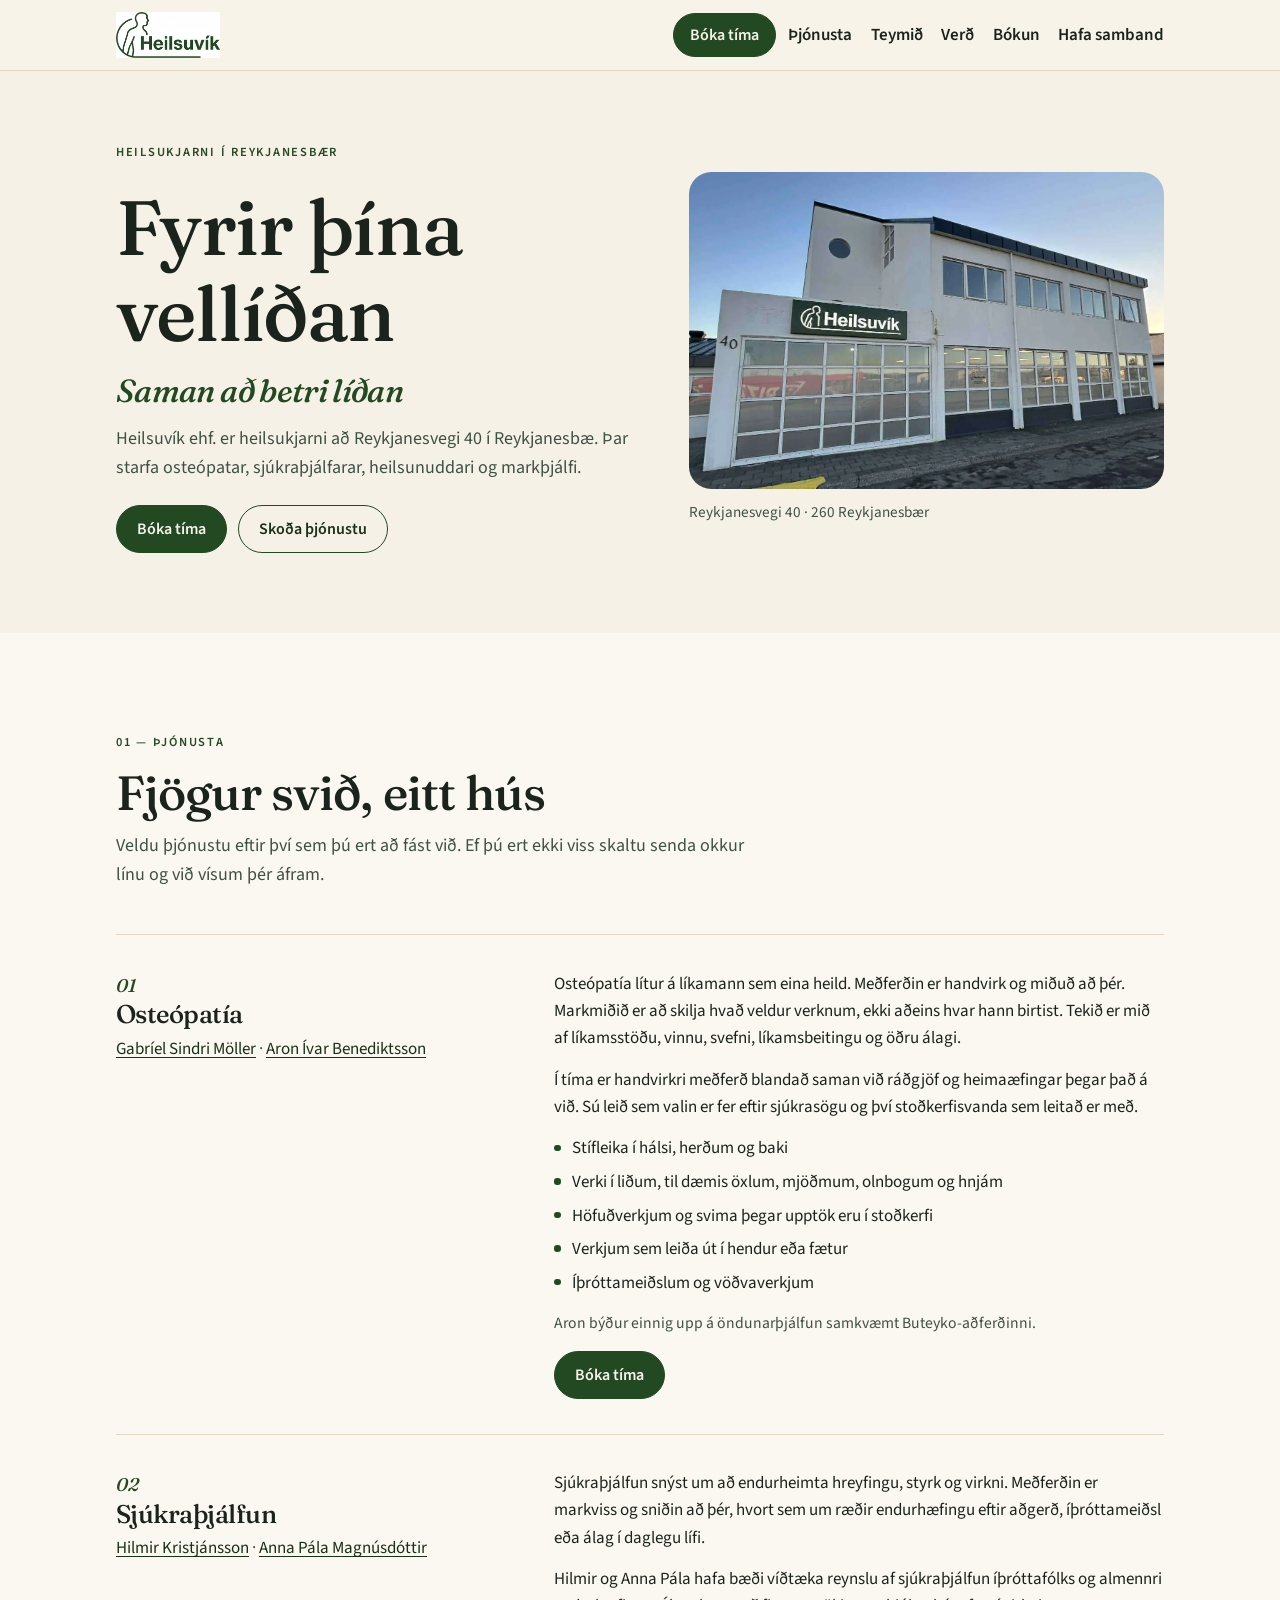
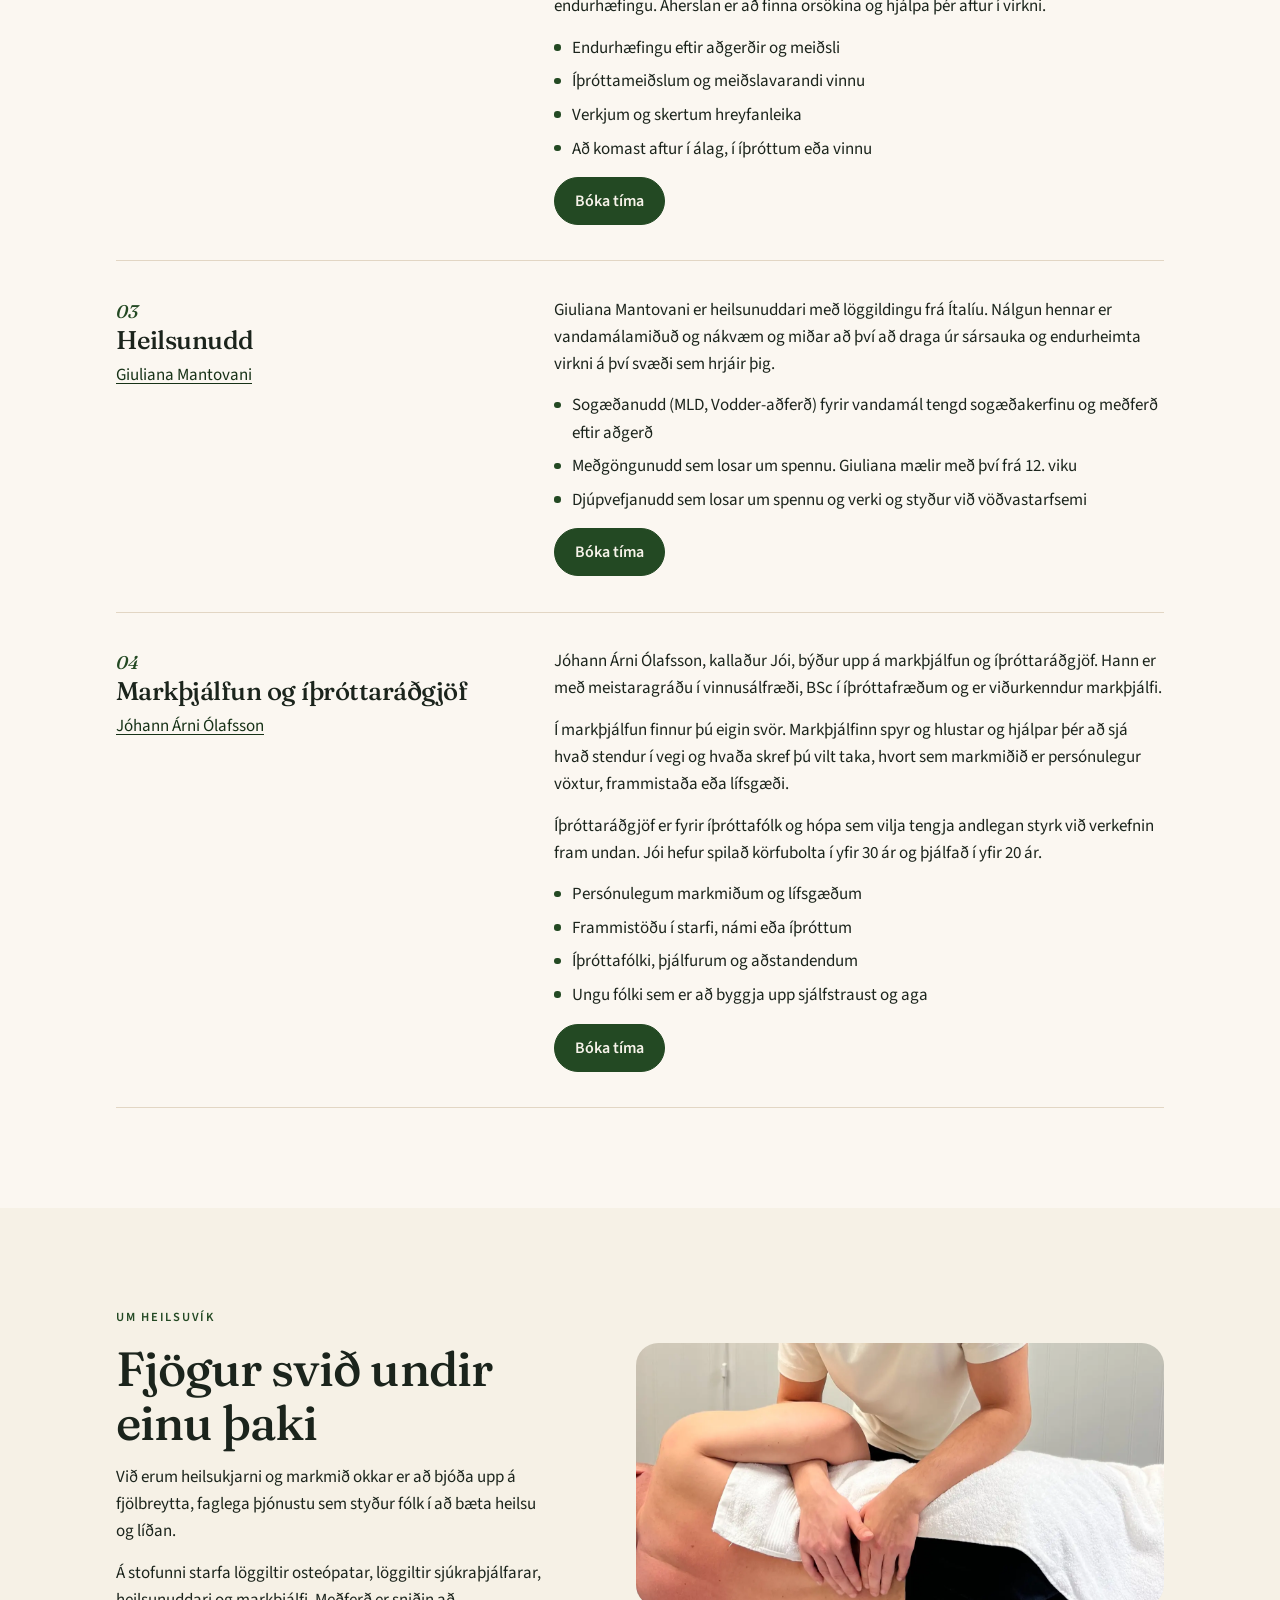
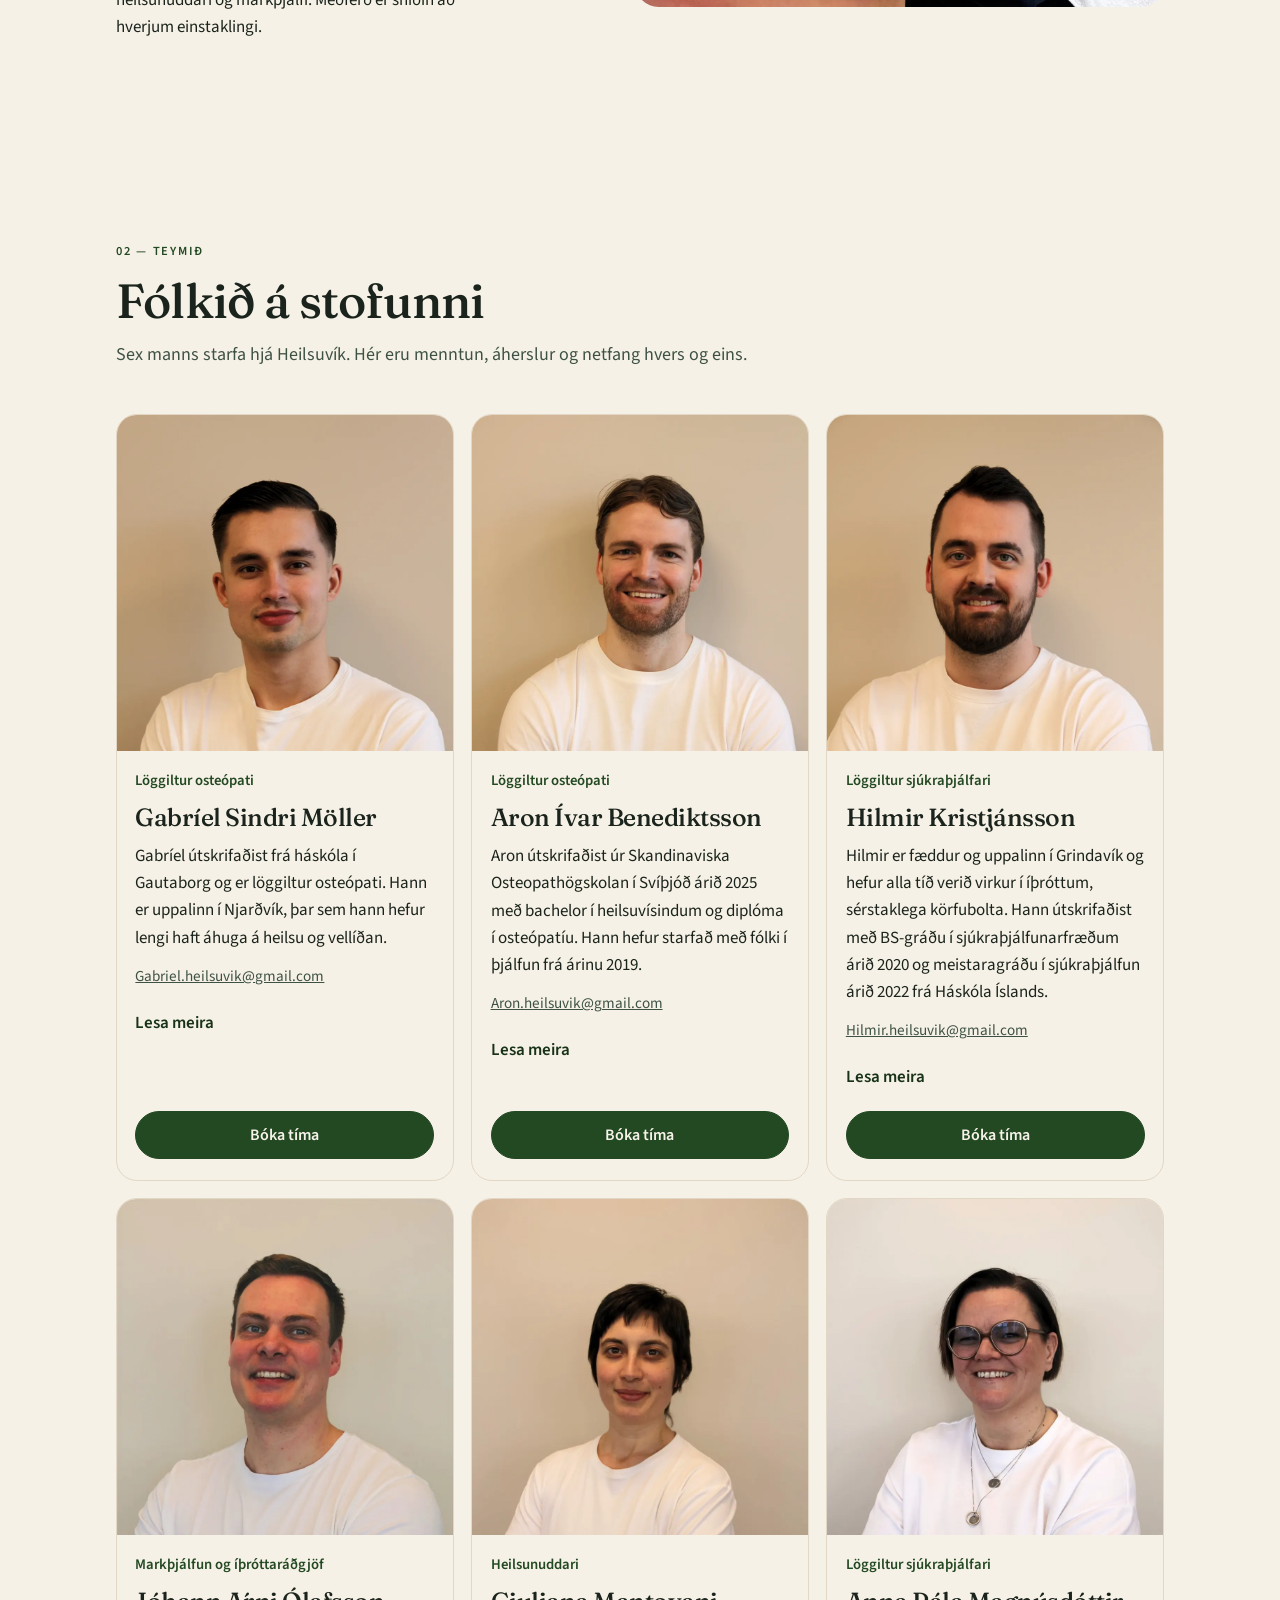
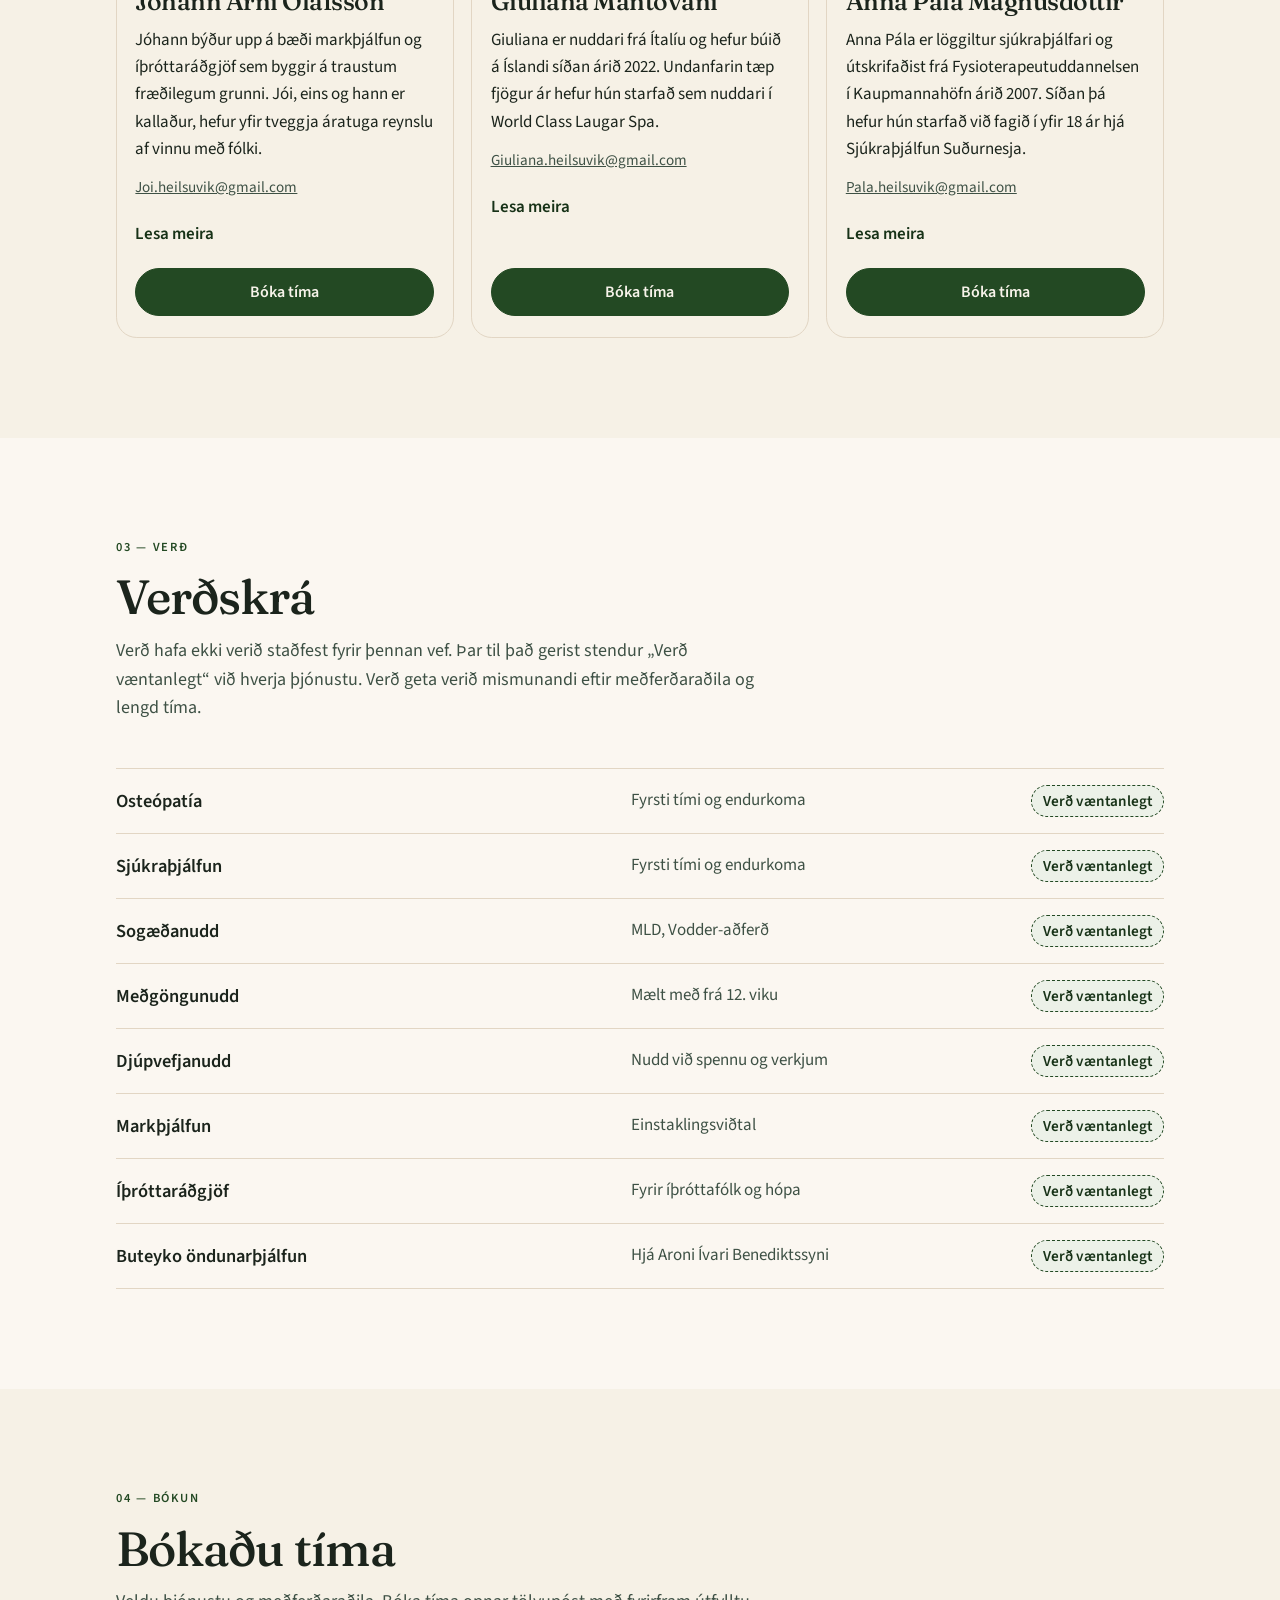
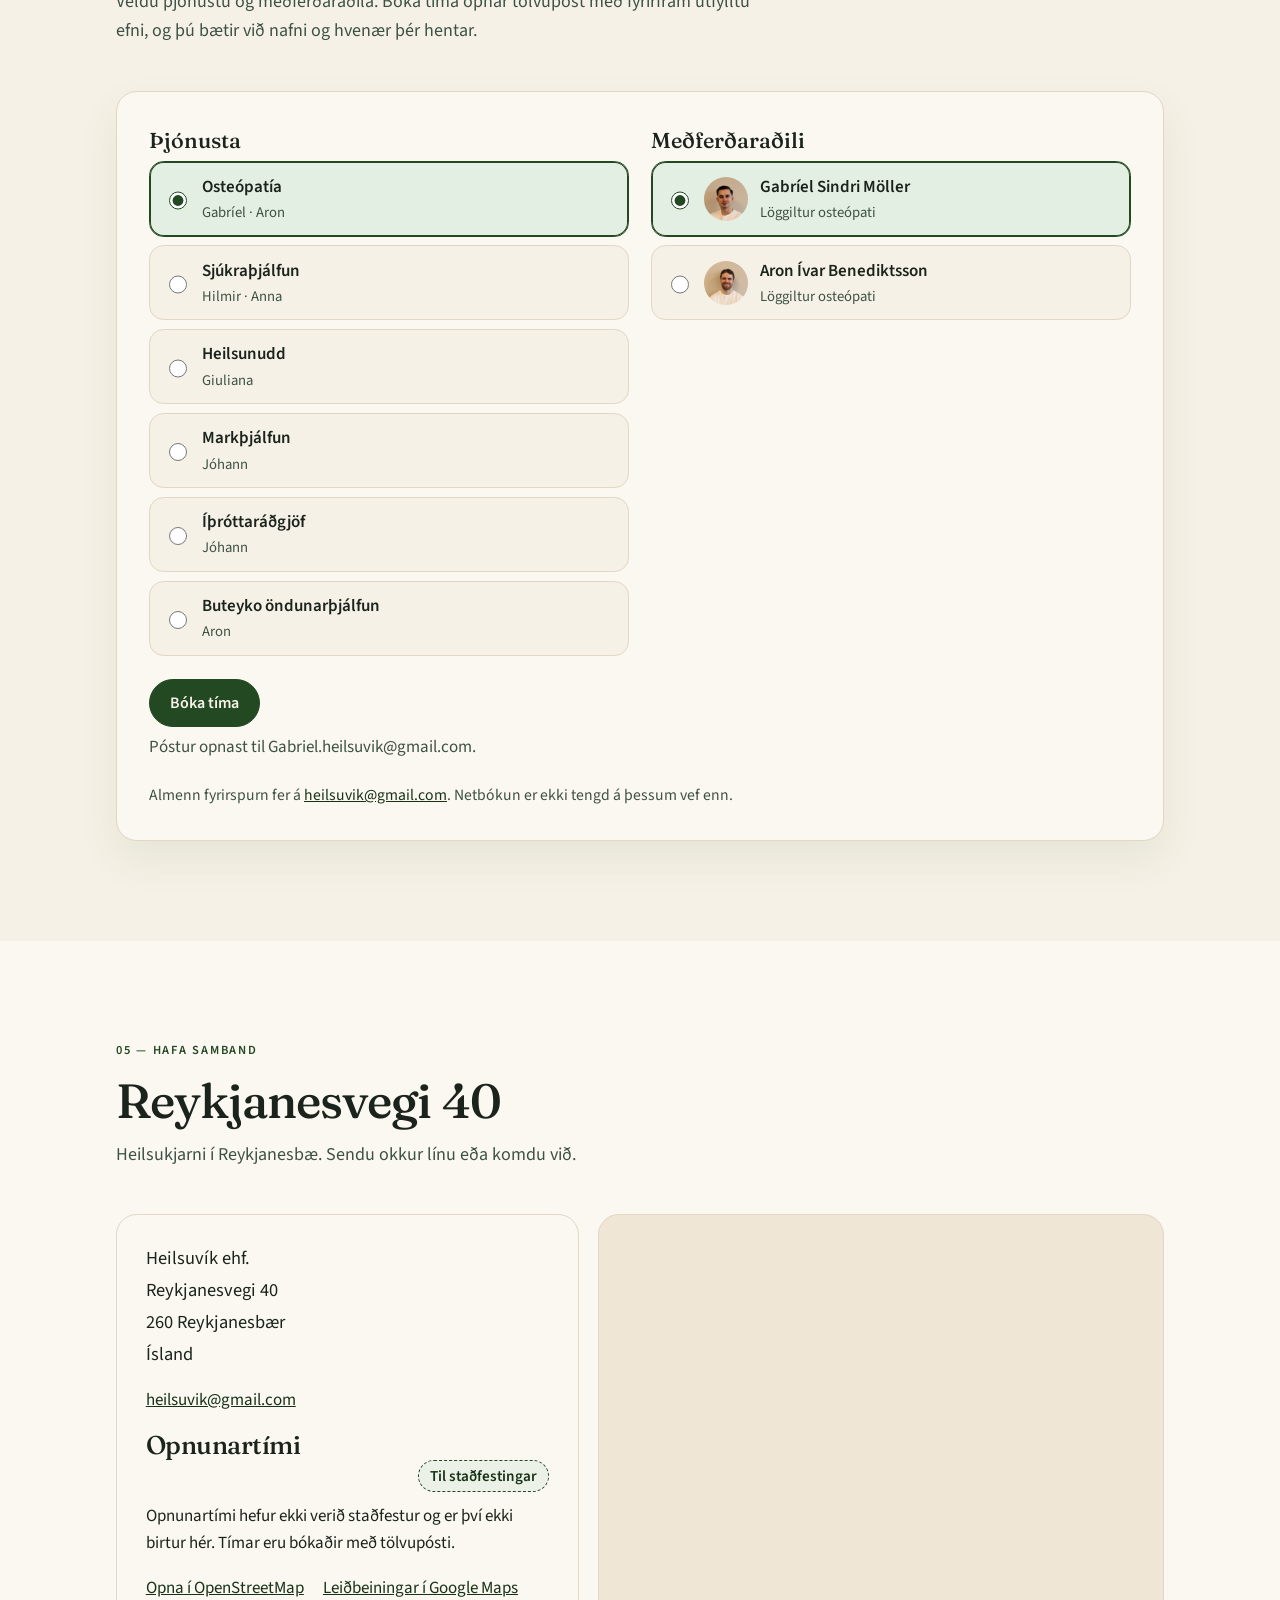
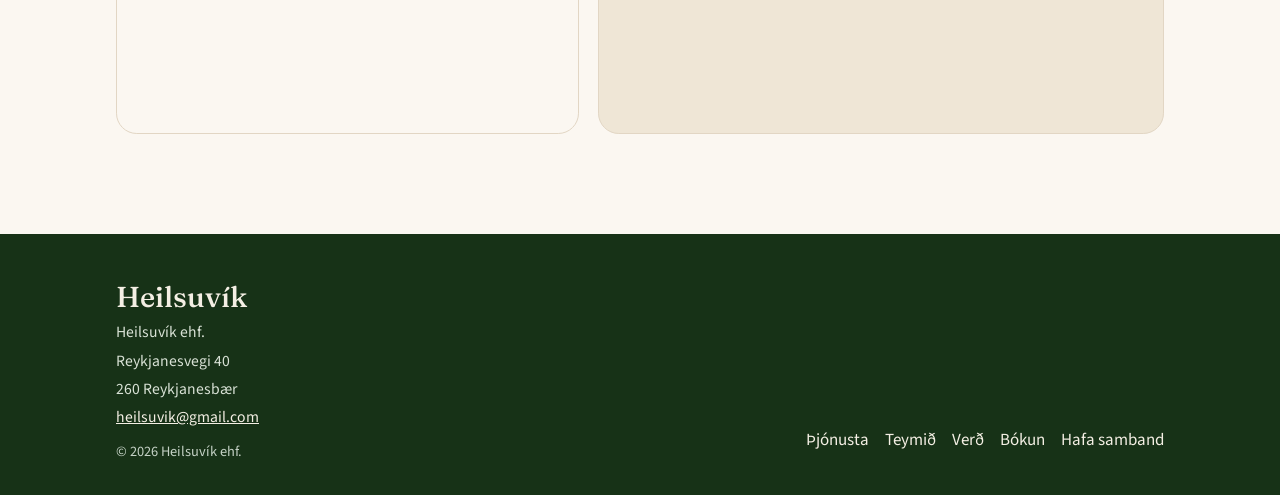
==== index.html @ 1f6025e2 "Heilsuvík preview build" ====
<!DOCTYPE html>
<html lang="is">
  <head>
    <meta charset="utf-8">
    <meta name="viewport" content="width=device-width, initial-scale=1">
    <title>Heilsuvík | Osteópatía, sjúkraþjálfun og heilsunudd í Reykjanesbæ</title>
    <meta name="description" content="Heilsuvík ehf. er heilsukjarni að Reykjanesvegi 40, 260 Reykjanesbær. Osteópatía, sjúkraþjálfun, heilsunudd og markþjálfun. Bókaðu tíma með tölvupósti.">
    <link rel="canonical" href="https://heilsuvik.is/">
    <meta name="theme-color" content="#234923">
    <meta name="robots" content="index, follow">
    <link rel="icon" href="/favicon.ico" sizes="32x32">
    <link rel="icon" type="image/png" href="/favicon-32.png" sizes="32x32">
    <link rel="icon" type="image/png" href="/favicon-192.png" sizes="192x192">
    <link rel="apple-touch-icon" href="/apple-touch-icon.png">
    <meta property="og:type" content="website">
    <meta property="og:locale" content="is_IS">
    <meta property="og:site_name" content="Heilsuvík">
    <meta property="og:title" content="Heilsuvík | Osteópatía, sjúkraþjálfun og heilsunudd í Reykjanesbæ">
    <meta property="og:description" content="Heilsuvík ehf. er heilsukjarni að Reykjanesvegi 40, 260 Reykjanesbær. Osteópatía, sjúkraþjálfun, heilsunudd og markþjálfun. Bókaðu tíma með tölvupósti.">
    <meta property="og:url" content="https://heilsuvik.is/">
    <meta property="og:image" content="https://heilsuvik.is/og.jpg">
    <meta property="og:image:width" content="1200">
    <meta property="og:image:height" content="630">
    <meta property="og:image:alt" content="Hús Heilsuvíkur að Reykjanesvegi 40 í Reykjanesbæ">
    <meta name="twitter:card" content="summary_large_image">
    <meta name="twitter:title" content="Heilsuvík | Osteópatía, sjúkraþjálfun og heilsunudd í Reykjanesbæ">
    <meta name="twitter:description" content="Heilsuvík ehf. er heilsukjarni að Reykjanesvegi 40, 260 Reykjanesbær. Osteópatía, sjúkraþjálfun, heilsunudd og markþjálfun. Bókaðu tíma með tölvupósti.">
    <meta name="twitter:image" content="https://heilsuvik.is/og.jpg">
    <link rel="preload" as="image" href="/images/hus.webp" fetchpriority="high">
    <script type="application/ld+json">{"@context":"https://schema.org","@type":["MedicalClinic","LocalBusiness"],"@id":"https://heilsuvik.is/#clinic","name":"Heilsuvík","legalName":"Heilsuvík ehf.","description":"Heilsuvík ehf. er heilsukjarni að Reykjanesvegi 40 í Reykjanesbæ. Þar starfa osteópatar, sjúkraþjálfarar, heilsunuddari og markþjálfi.","url":"https://heilsuvik.is","image":"https://heilsuvik.is/og.jpg","logo":"https://heilsuvik.is/images/logo.png","email":"heilsuvik@gmail.com","address":{"@type":"PostalAddress","streetAddress":"Reykjanesvegi 40","postalCode":"260","addressLocality":"Reykjanesbær","addressCountry":"IS"},"geo":{"@type":"GeoCoordinates","latitude":63.987167,"longitude":-22.548159},"areaServed":{"@type":"City","name":"Reykjanesbær"},"medicalSpecialty":["Osteopathic","Physiotherapy"],"knowsAbout":["Osteópatía","Sjúkraþjálfun","Heilsunudd","Markþjálfun og íþróttaráðgjöf"],"hasOfferCatalog":{"@type":"OfferCatalog","name":"Þjónusta Heilsuvíkur","itemListElement":[{"@type":"Offer","itemOffered":{"@type":"Service","name":"Osteópatía","description":"Osteópatía lítur á líkamann sem eina heild. Meðferðin er handvirk og miðuð að þér. Markmiðið er að skilja hvað veldur verknum, ekki aðeins hvar hann birtist. Tekið er mið af líkamsstöðu, vinnu, svefni, líkamsbeitingu og öðru álagi.","provider":{"@id":"https://heilsuvik.is/#clinic"}}},{"@type":"Offer","itemOffered":{"@type":"Service","name":"Sjúkraþjálfun","description":"Sjúkraþjálfun snýst um að endurheimta hreyfingu, styrk og virkni. Meðferðin er markviss og sniðin að þér, hvort sem um ræðir endurhæfingu eftir aðgerð, íþróttameiðsl eða álag í daglegu lífi.","provider":{"@id":"https://heilsuvik.is/#clinic"}}},{"@type":"Offer","itemOffered":{"@type":"Service","name":"Heilsunudd","description":"Giuliana Mantovani er heilsunuddari með löggildingu frá Ítalíu. Nálgun hennar er vandamálamiðuð og nákvæm og miðar að því að draga úr sársauka og endurheimta virkni á því svæði sem hrjáir þig.","provider":{"@id":"https://heilsuvik.is/#clinic"}}},{"@type":"Offer","itemOffered":{"@type":"Service","name":"Markþjálfun og íþróttaráðgjöf","description":"Jóhann Árni Ólafsson, kallaður Jói, býður upp á markþjálfun og íþróttaráðgjöf. Hann er með meistaragráðu í vinnusálfræði, BSc í íþróttafræðum og er viðurkenndur markþjálfi.","provider":{"@id":"https://heilsuvik.is/#clinic"}}}]},"employee":[{"@type":"Person","name":"Gabríel Sindri Möller","jobTitle":"Löggiltur osteópati","email":"Gabriel.heilsuvik@gmail.com","image":"https://heilsuvik.is/images/staff/gabriel.webp","worksFor":{"@id":"https://heilsuvik.is/#clinic"}},{"@type":"Person","name":"Aron Ívar Benediktsson","jobTitle":"Löggiltur osteópati","email":"Aron.heilsuvik@gmail.com","image":"https://heilsuvik.is/images/staff/aron.webp","worksFor":{"@id":"https://heilsuvik.is/#clinic"}},{"@type":"Person","name":"Hilmir Kristjánsson","jobTitle":"Löggiltur sjúkraþjálfari","email":"Hilmir.heilsuvik@gmail.com","image":"https://heilsuvik.is/images/staff/hilmir.webp","worksFor":{"@id":"https://heilsuvik.is/#clinic"}},{"@type":"Person","name":"Jóhann Árni Ólafsson","jobTitle":"Markþjálfun og íþróttaráðgjöf","email":"Joi.heilsuvik@gmail.com","image":"https://heilsuvik.is/images/staff/johann.webp","worksFor":{"@id":"https://heilsuvik.is/#clinic"}},{"@type":"Person","name":"Giuliana Mantovani","jobTitle":"Heilsunuddari","email":"Giuliana.heilsuvik@gmail.com","image":"https://heilsuvik.is/images/staff/giuliana.webp","worksFor":{"@id":"https://heilsuvik.is/#clinic"}},{"@type":"Person","name":"Anna Pála Magnúsdóttir","jobTitle":"Löggiltur sjúkraþjálfari","email":"Pala.heilsuvik@gmail.com","image":"https://heilsuvik.is/images/staff/anna.webp","worksFor":{"@id":"https://heilsuvik.is/#clinic"}}]}</script><link rel="stylesheet" href="/_astro/Base.BAjiwDAt.css"></head>
  <body>
    <a class="skip" href="#efni">Fara í efni</a>
    <header class="site-header" id="top">
  <div class="wrap header-inner">
    <a class="logo" href="/#top">
      <img src="/images/logo.png" width="405" height="180" alt="Heilsuvík">
    </a>
    <a class="btn header-cta" href="/#bokun">Bóka tíma</a>
    <button class="nav-toggle" type="button" aria-expanded="false" aria-controls="site-nav">
      <span class="visually-hidden">Valmynd</span>
      <svg viewBox="0 0 20 20" aria-hidden="true">
        <path d="M3 5h14M3 10h14M3 15h14" fill="none" stroke="currentColor" stroke-width="1.6" stroke-linecap="round"></path>
      </svg>
    </button>
    <nav class="nav" id="site-nav" aria-label="Aðalvalmynd">
      <a href="/#thjonusta">Þjónusta</a>
      <a href="/#teymid">Teymið</a>
      <a href="/#verd">Verð</a>
      <a href="/#bokun">Bókun</a>
      <a href="/#samband">Hafa samband</a>
    </nav>
  </div>
</header>

<script type="module">var e=document.querySelector(`.nav-toggle`),t=document.querySelector(`#site-nav`),n=n=>{t?.classList.toggle(`is-open`,n),e?.setAttribute(`aria-expanded`,n?`true`:`false`)};e?.addEventListener(`click`,()=>{n(e.getAttribute(`aria-expanded`)!==`true`)}),t?.querySelectorAll(`a`).forEach(e=>{e.addEventListener(`click`,()=>n(!1))}),document.addEventListener(`keydown`,e=>{e.key===`Escape`&&n(!1)});</script>
    <main id="efni">
      
  <section class="wrap hero" aria-labelledby="hero-title">
    <div class="hero-copy">
      <p class="kicker">Heilsukjarni í Reykjanesbær</p>
      <h1 id="hero-title">Fyrir þína vellíðan</h1>
      <p class="hero-line">Saman að betri líðan</p>
      <p class="lede">
        Heilsuvík ehf. er heilsukjarni að Reykjanesvegi 40 í Reykjanesbæ. Þar starfa osteópatar, sjúkraþjálfarar, heilsunuddari og markþjálfi.
      </p>
      <div class="hero-actions">
        <a class="btn" href="#bokun">Bóka tíma</a>
        <a class="btn btn-secondary" href="#thjonusta">Skoða þjónustu</a>
      </div>
    </div>
    <figure class="hero-figure">
      <img src="/images/hus.webp" width="1330" height="887" alt="Hvítt hús Heilsuvíkur að Reykjanesvegi 40, með skilti yfir inngangi merktum númeri 40" fetchpriority="high">
      <figcaption class="hero-caption">Reykjanesvegi 40 · 260 Reykjanesbær</figcaption>
    </figure>
  </section>

  <section class="band" id="thjonusta" aria-labelledby="thjonusta-title">
  <div class="wrap section">
    <div class="section-head">
      <p class="kicker">01 — Þjónusta</p>
      <h2 id="thjonusta-title">Fjögur svið, eitt hús</h2>
      <p class="lede">
        Veldu þjónustu eftir því sem þú ert að fást við. Ef þú ert ekki viss skaltu senda okkur línu og við vísum þér áfram.
      </p>
    </div>
    <div class="service-list">
      <article class="service" id="osteopatia">
            <header>
              <p class="service-index">01</p>
              <h3>Osteópatía</h3>
              <p class="service-who">
                
                      
                      <a href="#gabriel">Gabríel Sindri Möller</a>
                    
                       · 
                      <a href="#aron">Aron Ívar Benediktsson</a>
                    
              </p>
            </header>
            <div class="service-body">
              <p>Osteópatía lítur á líkamann sem eina heild. Meðferðin er handvirk og miðuð að þér. Markmiðið er að skilja hvað veldur verknum, ekki aðeins hvar hann birtist. Tekið er mið af líkamsstöðu, vinnu, svefni, líkamsbeitingu og öðru álagi.</p><p>Í tíma er handvirkri meðferð blandað saman við ráðgjöf og heimaæfingar þegar það á við. Sú leið sem valin er fer eftir sjúkrasögu og því stoðkerfisvanda sem leitað er með.</p>
              <ul class="helps">
                <li>Stífleika í hálsi, herðum og baki</li><li>Verki í liðum, til dæmis öxlum, mjöðmum, olnbogum og hnjám</li><li>Höfuðverkjum og svima þegar upptök eru í stoðkerfi</li><li>Verkjum sem leiða út í hendur eða fætur</li><li>Íþróttameiðslum og vöðvaverkjum</li>
              </ul>
              <p class="service-note">Aron býður einnig upp á öndunarþjálfun samkvæmt Buteyko-aðferðinni.</p>
              <p>
                <a class="btn" href="/?thjonusta=osteopatia#bokun">
                  Bóka tíma
                </a>
              </p>
            </div>
          </article><article class="service" id="sjukrathjalfun">
            <header>
              <p class="service-index">02</p>
              <h3>Sjúkraþjálfun</h3>
              <p class="service-who">
                
                      
                      <a href="#hilmir">Hilmir Kristjánsson</a>
                    
                       · 
                      <a href="#anna">Anna Pála Magnúsdóttir</a>
                    
              </p>
            </header>
            <div class="service-body">
              <p>Sjúkraþjálfun snýst um að endurheimta hreyfingu, styrk og virkni. Meðferðin er markviss og sniðin að þér, hvort sem um ræðir endurhæfingu eftir aðgerð, íþróttameiðsl eða álag í daglegu lífi.</p><p>Hilmir og Anna Pála hafa bæði víðtæka reynslu af sjúkraþjálfun íþróttafólks og almennri endurhæfingu. Áherslan er að finna orsökina og hjálpa þér aftur í virkni.</p>
              <ul class="helps">
                <li>Endurhæfingu eftir aðgerðir og meiðsli</li><li>Íþróttameiðslum og meiðslavarandi vinnu</li><li>Verkjum og skertum hreyfanleika</li><li>Að komast aftur í álag, í íþróttum eða vinnu</li>
              </ul>
              
              <p>
                <a class="btn" href="/?thjonusta=sjukrathjalfun#bokun">
                  Bóka tíma
                </a>
              </p>
            </div>
          </article><article class="service" id="heilsunudd">
            <header>
              <p class="service-index">03</p>
              <h3>Heilsunudd</h3>
              <p class="service-who">
                
                      
                      <a href="#giuliana">Giuliana Mantovani</a>
                    
              </p>
            </header>
            <div class="service-body">
              <p>Giuliana Mantovani er heilsunuddari með löggildingu frá Ítalíu. Nálgun hennar er vandamálamiðuð og nákvæm og miðar að því að draga úr sársauka og endurheimta virkni á því svæði sem hrjáir þig.</p>
              <ul class="helps">
                <li>Sogæðanudd (MLD, Vodder-aðferð) fyrir vandamál tengd sogæðakerfinu og meðferð eftir aðgerð</li><li>Meðgöngunudd sem losar um spennu. Giuliana mælir með því frá 12. viku</li><li>Djúpvefjanudd sem losar um spennu og verki og styður við vöðvastarfsemi</li>
              </ul>
              
              <p>
                <a class="btn" href="/?thjonusta=heilsunudd#bokun">
                  Bóka tíma
                </a>
              </p>
            </div>
          </article><article class="service" id="markthjalfun">
            <header>
              <p class="service-index">04</p>
              <h3>Markþjálfun og íþróttaráðgjöf</h3>
              <p class="service-who">
                
                      
                      <a href="#johann">Jóhann Árni Ólafsson</a>
                    
              </p>
            </header>
            <div class="service-body">
              <p>Jóhann Árni Ólafsson, kallaður Jói, býður upp á markþjálfun og íþróttaráðgjöf. Hann er með meistaragráðu í vinnusálfræði, BSc í íþróttafræðum og er viðurkenndur markþjálfi.</p><p>Í markþjálfun finnur þú eigin svör. Markþjálfinn spyr og hlustar og hjálpar þér að sjá hvað stendur í vegi og hvaða skref þú vilt taka, hvort sem markmiðið er persónulegur vöxtur, frammistaða eða lífsgæði.</p><p>Íþróttaráðgjöf er fyrir íþróttafólk og hópa sem vilja tengja andlegan styrk við verkefnin fram undan. Jói hefur spilað körfubolta í yfir 30 ár og þjálfað í yfir 20 ár.</p>
              <ul class="helps">
                <li>Persónulegum markmiðum og lífsgæðum</li><li>Frammistöðu í starfi, námi eða íþróttum</li><li>Íþróttafólki, þjálfurum og aðstandendum</li><li>Ungu fólki sem er að byggja upp sjálfstraust og aga</li>
              </ul>
              
              <p>
                <a class="btn" href="/?thjonusta=markthjalfun#bokun">
                  Bóka tíma
                </a>
              </p>
            </div>
          </article>
    </div>
  </div>
</section>

  <section class="section" id="um" aria-labelledby="um-title">
    <div class="wrap about">
      <div class="about-copy">
        <p class="kicker">Um Heilsuvík</p>
        <h2 id="um-title">Fjögur svið undir einu þaki</h2>
        <p>
          Við erum heilsukjarni og markmið okkar er að bjóða upp á fjölbreytta, faglega þjónustu sem styður fólk í að bæta heilsu og líðan.
        </p>
        <p>
          Á stofunni starfa löggiltir osteópatar, löggiltir sjúkraþjálfarar, heilsunuddari og markþjálfi. Meðferð er sniðin að hverjum einstaklingi.
        </p>
      </div>
      <img src="/images/medferd.webp" width="1536" height="768" alt="Handvirk meðferð á baki skjólstæðings hjá Heilsuvík">
    </div>
  </section>

  <section class="section" id="teymid" aria-labelledby="teymid-title">
  <div class="wrap">
    <div class="section-head">
      <p class="kicker">02 — Teymið</p>
      <h2 id="teymid-title">Fólkið á stofunni</h2>
      <p class="lede">
        Sex manns starfa hjá Heilsuvík. Hér eru menntun, áherslur og netfang hvers og eins.
      </p>
    </div>
    <div class="team-grid">
      <article class="person" id="gabriel">
              <img src="/images/staff/gabriel.webp" width="960" height="960" alt="Gabríel Sindri Möller, löggiltur osteópati" loading="lazy">
              <div class="person-body">
                <p class="role">Löggiltur osteópati</p>
                <h3>Gabríel Sindri Möller</h3>
                <p>Gabríel útskrifaðist frá háskóla í Gautaborg og er löggiltur osteópati. Hann er uppalinn í Njarðvík, þar sem hann hefur lengi haft áhuga á heilsu og vellíðan.</p>
                <p>
                  <a class="email-link" href="mailto:Gabriel.heilsuvik@gmail.com">
                    Gabriel.heilsuvik@gmail.com
                  </a>
                </p>
                <details>
                  <summary>
                    <span class="more">Lesa meira</span>
                    <span class="less">Loka</span>
                  </summary>
                  <div class="bio">
  <p>Það sem heillar Gabríel mest við starf sitt er að geta hjálpað fjölbreyttum hópi fólks með mismunandi stoðkerfisvandamál.</p><p>Gabríel opnaði stofu haustið 2023 og hefur síðan þá aflað sér góðrar reynslu í starfi, með áherslu á að byggja upp og dýpka þekkingu sína á mannslíkamanum. Frá ungum aldri hefur hann stundað íþróttir og haft mikinn áhuga á þeim. Í dag er hann hluti af teymi sem vinnur að því að halda leikmönnum körfubolta- og knattspyrnuliða Njarðvíkur heilum og í sínu besta formi.</p><p>Osteópatía er meðferðarform sem einblínir á að horfa á líkamann sem eina heild. Þessi heildræna og einstaklingsmiðaða hugsun gengur út á að skilja líkamann á djúpu stigi með það markmið að komast að rót vandamálsins. Eitt af því sem heillar Gabríel mest við osteópatíuna er fjölbreytileiki aðferða sem notaðar eru við greiningu og meðhöndlun. Sú meðhöndlun sem valin er hverju sinni fer algjörlega eftir sjúkrasögu og stoðkerfisvanda sem leitað er aðstoðar með. Tekið er til greina líkamsstaða, vinnuaðstaða, líkamsbeiting, svefn, andlega hliðin og annað álag sem getur hrjáð einstaklinginn.</p><h4>Algeng dæmi um stoðkerfisvanda</h4><ul>
            <li>Stífleiki í hálsi og herðum</li><li>Bakverkir, með eða án leiðandi verkja</li><li>Meiðsli tengd íþróttum</li><li>Verkir sem leiða út í hendur eða niður fætur</li><li>Höfuðverkir</li><li>Stífleiki eða verkir í liðamótum, til dæmis mjöðmum, öxlum, olnbogum og hnjám</li>
          </ul><p>Það er mjög fjölbreytt hverjir leita í svona meðhöndlun, til dæmis iðnaðar-, skrifstofu- og íþróttafólk, óléttar konur og unga sem aldna.</p>
</div>
                </details>
                <a class="btn" href="mailto:Gabriel.heilsuvik@gmail.com?subject=B%C3%B3kun%20t%C3%ADma%20%E2%80%93%20Oste%C3%B3pat%C3%ADa%20%E2%80%93%20Gabr%C3%ADel%20Sindri%20M%C3%B6ller&amp;body=S%C3%A6l%2Fs%C3%A6ll%2C%0A%0A%C3%89g%20%C3%B3ska%20eftir%20t%C3%ADma%20hj%C3%A1%20Heilsuv%C3%ADk.%0A%0A%C3%9Ej%C3%B3nusta%3A%20Oste%C3%B3pat%C3%ADa%0AMe%C3%B0fer%C3%B0ara%C3%B0ili%3A%20Gabr%C3%ADel%20Sindri%20M%C3%B6ller%0ANafn%3A%0AS%C3%ADmi%3A%0AHven%C3%A6r%20hentar%3A%0A%0AKve%C3%B0ja">
                  Bóka tíma
                </a>
              </div>
            </article><article class="person" id="aron">
              <img src="/images/staff/aron.webp" width="960" height="960" alt="Aron Ívar Benediktsson, löggiltur osteópati" loading="lazy">
              <div class="person-body">
                <p class="role">Löggiltur osteópati</p>
                <h3>Aron Ívar Benediktsson</h3>
                <p>Aron útskrifaðist úr Skandinaviska Osteopathögskolan í Svíþjóð árið 2025 með bachelor í heilsuvísindum og diplóma í osteópatíu. Hann hefur starfað með fólki í þjálfun frá árinu 2019.</p>
                <p>
                  <a class="email-link" href="mailto:Aron.heilsuvik@gmail.com">
                    Aron.heilsuvik@gmail.com
                  </a>
                </p>
                <details>
                  <summary>
                    <span class="more">Lesa meira</span>
                    <span class="less">Loka</span>
                  </summary>
                  <div class="bio">
  <p>Hann lauk námi sem ÍAK einkaþjálfari árið 2019. Aron er einnig menntaður Mobility Specialist (FRC) og öndunarþjálfari samkvæmt Buteyko-aðferðinni.</p><p>Aron notar menntun og sérþekkingu sína til þess að hjálpa fólki að minnka og jafnvel losna við verki í líkamanum. Þegar hann vinnur með fólki blandar hann saman handvirkri meðhöndlun, svo sem hnykkingum, mjúkvefslosun og meðferð á höfuðbeini og spjaldhrygg, við ráðgjöf og heimaæfingar sem styðja við markmið einstaklingsins.</p><p>Það sem drífur Aron áfram í starfi er brennandi áhugi hans á því að hjálpa fólki að losna úr verkjum og öðlast betri skilning á eigin líkama. Hlutverk hans í Heilsuvík er að bjóða upp á þjónustu fyrir alla aldurshópa sem kljást við stoðkerfisvandamál.</p><h4>Dæmi um það sem fólk leitar með</h4><ul>
            <li>Bakverkir</li><li>Hálsverkir</li><li>Verkir eða eymsli í liðamótum, til dæmis öxlum, mjöðmum, olnbogum og hnjám</li><li>Höfuðverkir, mígreni og svimi ef upptök eru frá stoðkerfi</li><li>Vöðvaverkir</li><li>Verkir sem leiða út í hendur eða fætur</li><li>Gigtarverkir og vefjagigt</li><li>Íþróttameiðsli</li>
          </ul>
</div>
                </details>
                <a class="btn" href="mailto:Aron.heilsuvik@gmail.com?subject=B%C3%B3kun%20t%C3%ADma%20%E2%80%93%20Oste%C3%B3pat%C3%ADa%20%E2%80%93%20Aron%20%C3%8Dvar%20Benediktsson&amp;body=S%C3%A6l%2Fs%C3%A6ll%2C%0A%0A%C3%89g%20%C3%B3ska%20eftir%20t%C3%ADma%20hj%C3%A1%20Heilsuv%C3%ADk.%0A%0A%C3%9Ej%C3%B3nusta%3A%20Oste%C3%B3pat%C3%ADa%0AMe%C3%B0fer%C3%B0ara%C3%B0ili%3A%20Aron%20%C3%8Dvar%20Benediktsson%0ANafn%3A%0AS%C3%ADmi%3A%0AHven%C3%A6r%20hentar%3A%0A%0AKve%C3%B0ja">
                  Bóka tíma
                </a>
              </div>
            </article><article class="person" id="hilmir">
              <img src="/images/staff/hilmir.webp" width="960" height="960" alt="Hilmir Kristjánsson, löggiltur sjúkraþjálfari" loading="lazy">
              <div class="person-body">
                <p class="role">Löggiltur sjúkraþjálfari</p>
                <h3>Hilmir Kristjánsson</h3>
                <p>Hilmir er fæddur og uppalinn í Grindavík og hefur alla tíð verið virkur í íþróttum, sérstaklega körfubolta. Hann útskrifaðist með BS-gráðu í sjúkraþjálfunarfræðum árið 2020 og meistaragráðu í sjúkraþjálfun árið 2022 frá Háskóla Íslands.</p>
                <p>
                  <a class="email-link" href="mailto:Hilmir.heilsuvik@gmail.com">
                    Hilmir.heilsuvik@gmail.com
                  </a>
                </p>
                <details>
                  <summary>
                    <span class="more">Lesa meira</span>
                    <span class="less">Loka</span>
                  </summary>
                  <div class="bio">
  <p>Frá árinu 2022 hefur hann starfað hjá Sjúkraþjálfun Suðurnesja þar sem hann vann með fjölbreyttum hópi einstaklinga á mismunandi stigum endurhæfingar.</p><p>Hilmir hefur jafnframt starfað sem sjúkraþjálfari hjá meistaraflokkum Grindavíkur og Fylkis í fótbolta, bæði í karla- og kvennaflokkum, ásamt því að hafa tekið þátt í verkefnum með yngri landsliðum Íslands í körfubolta. Þessi reynsla hefur styrkt færni hans í að vinna náið með íþróttafólki og styðja það í bataferli, meiðslavörn og frammistöðubættri þjálfun.</p><p>Helstu áhugasvið Hilmis eru endurhæfing eftir aðgerðir, sjúkraþjálfun íþróttafólks og almenn sjúkraþjálfun. Markmið hans er að veita faglega, markvissa og einstaklingsmiðaða þjónustu sem hjálpar fólki að ná fullri virkni og lifa sterkara og heilbrigðara lífi.</p>
</div>
                </details>
                <a class="btn" href="mailto:Hilmir.heilsuvik@gmail.com?subject=B%C3%B3kun%20t%C3%ADma%20%E2%80%93%20Sj%C3%BAkra%C3%BEj%C3%A1lfun%20%E2%80%93%20Hilmir%20Kristj%C3%A1nsson&amp;body=S%C3%A6l%2Fs%C3%A6ll%2C%0A%0A%C3%89g%20%C3%B3ska%20eftir%20t%C3%ADma%20hj%C3%A1%20Heilsuv%C3%ADk.%0A%0A%C3%9Ej%C3%B3nusta%3A%20Sj%C3%BAkra%C3%BEj%C3%A1lfun%0AMe%C3%B0fer%C3%B0ara%C3%B0ili%3A%20Hilmir%20Kristj%C3%A1nsson%0ANafn%3A%0AS%C3%ADmi%3A%0AHven%C3%A6r%20hentar%3A%0A%0AKve%C3%B0ja">
                  Bóka tíma
                </a>
              </div>
            </article><article class="person" id="johann">
              <img src="/images/staff/johann.webp" width="960" height="960" alt="Jóhann Árni Ólafsson, markþjálfun og íþróttaráðgjöf" loading="lazy">
              <div class="person-body">
                <p class="role">Markþjálfun og íþróttaráðgjöf</p>
                <h3>Jóhann Árni Ólafsson</h3>
                <p>Jóhann býður upp á bæði markþjálfun og íþróttaráðgjöf sem byggir á traustum fræðilegum grunni. Jói, eins og hann er kallaður, hefur yfir tveggja áratuga reynslu af vinnu með fólki.</p>
                <p>
                  <a class="email-link" href="mailto:Joi.heilsuvik@gmail.com">
                    Joi.heilsuvik@gmail.com
                  </a>
                </p>
                <details>
                  <summary>
                    <span class="more">Lesa meira</span>
                    <span class="less">Loka</span>
                  </summary>
                  <div class="bio">
  <p>Hann er með meistaragráðu í vinnusálfræði, BSc í íþróttafræðum og er viðurkenndur markþjálfi. Hann hefur aðstoðað fólk með viðtalstækni síðan 2022. Hann hefur spilað körfubolta í yfir 30 ár og þjálfað í yfir 20 ár. Sú reynsla hefur nýst vel við að aðstoða og skilja leikmenn, þjálfara og aðstandendur í íþróttaheiminum. Jói hefur mikla reynslu af og ánægju af því að vinna með ungu fólki og leggur ríka áherslu á að styðja það við að byggja upp sjálfstraust og aga sem nýtist því til framtíðar.</p><h4>Hvað er boðið upp á</h4><ul>
            <li>Markþjálfun er öflug leið til að virkja hæfileika þína til að ná þeim árangri sem þú stefnir að. Hvort sem markmiðið er persónulegur vöxtur, betri frammistaða eða aukin lífsgæði, þá er markþjálfinn traustur liðsmaður á þinni vegferð.</li><li>Íþróttaráðgjöf hentar íþróttafólki og hópum sem vilja hámarka getu sína með því að samþætta andlegan styrk og markvissa nálgun á verkefnin.</li>
          </ul><p>Mikil áhersla er lögð á að skapa öruggt umhverfi þar sem unnið er saman að því að finna þær leiðir sem virka fyrir þig.</p><h4>Hvað er markþjálfun?</h4><p>Markþjálfun er öflug leið til að virkja hæfileika þína og getu til að ná þeim árangri sem þú stefnir að. Með virkri hlustun og hvetjandi spurningum hjálpar markþjálfinn þér að sjá kjarna málsins og öðlast nýja sýn. Í því ferli sem markþjálfun er finnur þú þínar eigin lausnir og stígur skrefin í átt að varanlegum breytingum. Markþjálfun er aðferð sem hjálpar fólki að hámarka sína meðfæddu hæfileika og brjóta niður andlegar hindranir.</p><h4>Hvernig virkar markþjálfun?</h4><p>Í stað þess að segja þér hvað þú átt að gera beitir markþjálfinn kraftmiklum spurningum og virkri hlustun sem hjálpar þér að rýna dýpra inn á við. Markþjálfun er samvinnuferli þar sem kjarni málsins er greindur. Við búum til rými og aðstæður þar sem þú finnur þín eigin svör og verkfæri sem virka fyrir þig.</p>
</div>
                </details>
                <a class="btn" href="mailto:Joi.heilsuvik@gmail.com?subject=B%C3%B3kun%20t%C3%ADma%20%E2%80%93%20Mark%C3%BEj%C3%A1lfun%20%E2%80%93%20J%C3%B3hann%20%C3%81rni%20%C3%93lafsson&amp;body=S%C3%A6l%2Fs%C3%A6ll%2C%0A%0A%C3%89g%20%C3%B3ska%20eftir%20t%C3%ADma%20hj%C3%A1%20Heilsuv%C3%ADk.%0A%0A%C3%9Ej%C3%B3nusta%3A%20Mark%C3%BEj%C3%A1lfun%0AMe%C3%B0fer%C3%B0ara%C3%B0ili%3A%20J%C3%B3hann%20%C3%81rni%20%C3%93lafsson%0ANafn%3A%0AS%C3%ADmi%3A%0AHven%C3%A6r%20hentar%3A%0A%0AKve%C3%B0ja">
                  Bóka tíma
                </a>
              </div>
            </article><article class="person" id="giuliana">
              <img src="/images/staff/giuliana.webp" width="960" height="960" alt="Giuliana Mantovani, heilsunuddari" loading="lazy">
              <div class="person-body">
                <p class="role">Heilsunuddari</p>
                <h3>Giuliana Mantovani</h3>
                <p>Giuliana er nuddari frá Ítalíu og hefur búið á Íslandi síðan árið 2022. Undanfarin tæp fjögur ár hefur hún starfað sem nuddari í World Class Laugar Spa.</p>
                <p>
                  <a class="email-link" href="mailto:Giuliana.heilsuvik@gmail.com">
                    Giuliana.heilsuvik@gmail.com
                  </a>
                </p>
                <details>
                  <summary>
                    <span class="more">Lesa meira</span>
                    <span class="less">Loka</span>
                  </summary>
                  <div class="bio">
  <h4>Sérhæfing</h4><ul>
            <li>Sogæðanudd (MLD, Vodder-aðferð)</li><li>Meðgöngunudd</li><li>Djúpvefjanudd</li>
          </ul><p>Árið 2016 hlaut hún löggildingu á Ítalíu sem heildrænn nuddari og á árunum 2019–2021 lærði hún sjúkranudd við Centro Studi Synapsy, skóla nálægt Mílanó sem einnig býður upp á framhaldsnám í osteópatíu.</p><p>Hún hefur yfir tíu ára reynslu af störfum í heilsulindum víðs vegar um Evrópu, á Ítalíu, Spáni og Íslandi, á læknastofum, í íþróttamiðstöðvum og á fyrirtækjaviðburðum. Sú reynsla hefur leitt hana til samstarfs við sjúkraþjálfara, osteópata og einnig skurðlækna.</p><p>Nálgun hennar að nuddi er vandamálamiðuð og nákvæm og miðar að því að draga úr sársauka og endurheimta virkni á viðkomandi svæði. Giuliana hefur einnig mikinn áhuga á sál-líkamlegum tengslum og því hvernig líkaminn tjáir tilfinningar og áföll. Mannslíkaminn er ekki bara fullkomin vél, heldur líka frásögn um það hvernig við lifum í heiminum og hvernig tilfinningar leiða okkur áfram í gegnum lífið.</p><p>Starf hennar byggir á heildrænni og fjölhæfri nálgun sem einkennist af umhyggju og fagmennsku. Það gerir henni kleift að veita meðferð sem er bæði ánægjuleg og eykur líkur á að leysa þau vandamál sem skjólstæðingar leita til hennar með.</p>
</div>
                </details>
                <a class="btn" href="mailto:Giuliana.heilsuvik@gmail.com?subject=B%C3%B3kun%20t%C3%ADma%20%E2%80%93%20Heilsunudd%20%E2%80%93%20Giuliana%20Mantovani&amp;body=S%C3%A6l%2Fs%C3%A6ll%2C%0A%0A%C3%89g%20%C3%B3ska%20eftir%20t%C3%ADma%20hj%C3%A1%20Heilsuv%C3%ADk.%0A%0A%C3%9Ej%C3%B3nusta%3A%20Heilsunudd%0AMe%C3%B0fer%C3%B0ara%C3%B0ili%3A%20Giuliana%20Mantovani%0ANafn%3A%0AS%C3%ADmi%3A%0AHven%C3%A6r%20hentar%3A%0A%0AKve%C3%B0ja">
                  Bóka tíma
                </a>
              </div>
            </article><article class="person" id="anna">
              <img src="/images/staff/anna.webp" width="960" height="960" alt="Anna Pála Magnúsdóttir, löggiltur sjúkraþjálfari" loading="lazy">
              <div class="person-body">
                <p class="role">Löggiltur sjúkraþjálfari</p>
                <h3>Anna Pála Magnúsdóttir</h3>
                <p>Anna Pála er löggiltur sjúkraþjálfari og útskrifaðist frá Fysioterapeutuddannelsen í Kaupmannahöfn árið 2007. Síðan þá hefur hún starfað við fagið í yfir 18 ár hjá Sjúkraþjálfun Suðurnesja.</p>
                <p>
                  <a class="email-link" href="mailto:Pala.heilsuvik@gmail.com">
                    Pala.heilsuvik@gmail.com
                  </a>
                </p>
                <details>
                  <summary>
                    <span class="more">Lesa meira</span>
                    <span class="less">Loka</span>
                  </summary>
                  <div class="bio">
  <p>Þar hefur hún öðlast víðtæka reynslu af meðferð fjölbreyttra vandamála. Hún er núna á öðru ári í osteópata námi hjá ESO International, þar sem hún dýpkar enn frekar þekkingu sína á heildrænni nálgun og virkni mannslíkamans.</p><p>Anna Pála er Keflvíkingur með óbilandi áhuga á mannslíkamanum og hreyfingu. Í gegnum árin hefur hún starfað sem sjúkraþjálfari hjá fjölda knattspyrnu- og körfuboltaliða, bæði hjá körlum og konum, sem hefur gefið henni dýrmæta innsýn í íþróttameiðsli og endurhæfingu.</p><p>Það sem heillar hana mest í starfinu er fjölbreytnin og tækifærið til að nálgast hvern einstakling á heildrænan hátt, með það að markmiði að finna orsök vandans og að hjálpa fólki að ná betri líðan og virkni í daglegu lífi.</p>
</div>
                </details>
                <a class="btn" href="mailto:Pala.heilsuvik@gmail.com?subject=B%C3%B3kun%20t%C3%ADma%20%E2%80%93%20Sj%C3%BAkra%C3%BEj%C3%A1lfun%20%E2%80%93%20Anna%20P%C3%A1la%20Magn%C3%BAsd%C3%B3ttir&amp;body=S%C3%A6l%2Fs%C3%A6ll%2C%0A%0A%C3%89g%20%C3%B3ska%20eftir%20t%C3%ADma%20hj%C3%A1%20Heilsuv%C3%ADk.%0A%0A%C3%9Ej%C3%B3nusta%3A%20Sj%C3%BAkra%C3%BEj%C3%A1lfun%0AMe%C3%B0fer%C3%B0ara%C3%B0ili%3A%20Anna%20P%C3%A1la%20Magn%C3%BAsd%C3%B3ttir%0ANafn%3A%0AS%C3%ADmi%3A%0AHven%C3%A6r%20hentar%3A%0A%0AKve%C3%B0ja">
                  Bóka tíma
                </a>
              </div>
            </article>
    </div>
  </div>
</section>
  <section class="band" id="verd" aria-labelledby="verd-title">
  <div class="wrap section">
    <div class="section-head">
      <p class="kicker">03 — Verð</p>
      <h2 id="verd-title">Verðskrá</h2>
      <p class="lede price-intro">
        Verð hafa ekki verið staðfest fyrir þennan vef. Þar til það gerist stendur „Verð væntanlegt“ við hverja þjónustu. Verð geta verið mismunandi eftir meðferðaraðila og lengd tíma.
      </p>
    </div>
    <div class="price-list">
      <article class="price-row">
            <h3>Osteópatía</h3>
            <p class="price-note">Fyrsti tími og endurkoma</p>
            <p class="placeholder">Verð væntanlegt</p>
          </article><article class="price-row">
            <h3>Sjúkraþjálfun</h3>
            <p class="price-note">Fyrsti tími og endurkoma</p>
            <p class="placeholder">Verð væntanlegt</p>
          </article><article class="price-row">
            <h3>Sogæðanudd</h3>
            <p class="price-note">MLD, Vodder-aðferð</p>
            <p class="placeholder">Verð væntanlegt</p>
          </article><article class="price-row">
            <h3>Meðgöngunudd</h3>
            <p class="price-note">Mælt með frá 12. viku</p>
            <p class="placeholder">Verð væntanlegt</p>
          </article><article class="price-row">
            <h3>Djúpvefjanudd</h3>
            <p class="price-note">Nudd við spennu og verkjum</p>
            <p class="placeholder">Verð væntanlegt</p>
          </article><article class="price-row">
            <h3>Markþjálfun</h3>
            <p class="price-note">Einstaklingsviðtal</p>
            <p class="placeholder">Verð væntanlegt</p>
          </article><article class="price-row">
            <h3>Íþróttaráðgjöf</h3>
            <p class="price-note">Fyrir íþróttafólk og hópa</p>
            <p class="placeholder">Verð væntanlegt</p>
          </article><article class="price-row">
            <h3>Buteyko öndunarþjálfun</h3>
            <p class="price-note">Hjá Aroni Ívari Benediktssyni</p>
            <p class="placeholder">Verð væntanlegt</p>
          </article>
    </div>
  </div>
</section>
  <section class="section" id="bokun" aria-labelledby="bokun-title">
  <div class="wrap">
    <div class="section-head">
      <p class="kicker">04 — Bókun</p>
      <h2 id="bokun-title">Bókaðu tíma</h2>
      <p class="lede">
        Veldu þjónustu og meðferðaraðila. Bóka tíma opnar tölvupóst með fyrirfram útfylltu efni, og þú bætir við nafni og hvenær þér hentar.
      </p>
    </div>

    <div class="booking-panel" id="bokun-form">
      <fieldset>
        <legend>Þjónusta</legend>
        <div class="picks">
          <label class="pick">
                <input id="svc-osteopatia" type="radio" name="thjonusta" value="osteopatia" checked>
                <span class="pick-copy">
                  <span class="pick-title">Osteópatía</span>
                  <span class="pick-meta">
                    Gabríel · Aron
                  </span>
                </span>
              </label><label class="pick">
                <input id="svc-sjukrathjalfun" type="radio" name="thjonusta" value="sjukrathjalfun">
                <span class="pick-copy">
                  <span class="pick-title">Sjúkraþjálfun</span>
                  <span class="pick-meta">
                    Hilmir · Anna
                  </span>
                </span>
              </label><label class="pick">
                <input id="svc-heilsunudd" type="radio" name="thjonusta" value="heilsunudd">
                <span class="pick-copy">
                  <span class="pick-title">Heilsunudd</span>
                  <span class="pick-meta">
                    Giuliana
                  </span>
                </span>
              </label><label class="pick">
                <input id="svc-markthjalfun" type="radio" name="thjonusta" value="markthjalfun">
                <span class="pick-copy">
                  <span class="pick-title">Markþjálfun</span>
                  <span class="pick-meta">
                    Jóhann
                  </span>
                </span>
              </label><label class="pick">
                <input id="svc-ithrottaradgjof" type="radio" name="thjonusta" value="ithrottaradgjof">
                <span class="pick-copy">
                  <span class="pick-title">Íþróttaráðgjöf</span>
                  <span class="pick-meta">
                    Jóhann
                  </span>
                </span>
              </label><label class="pick">
                <input id="svc-buteyko" type="radio" name="thjonusta" value="buteyko">
                <span class="pick-copy">
                  <span class="pick-title">Buteyko öndunarþjálfun</span>
                  <span class="pick-meta">
                    Aron
                  </span>
                </span>
              </label>
        </div>
      </fieldset>

      <fieldset>
        <legend>Meðferðaraðili</legend>
        <div class="picks" id="who-picks">
          <label class="pick person-pick" data-services="osteopatia">
                  <input id="who-gabriel" type="radio" name="starfsmadur" value="gabriel" data-services="osteopatia" checked>
                  <img class="pick-photo" src="/images/staff/gabriel.webp" width="96" height="96" alt="">
                  <span class="pick-copy">
                    <span class="pick-title">Gabríel Sindri Möller</span>
                    <span class="pick-meta">Löggiltur osteópati</span>
                  </span>
                </label><label class="pick person-pick" data-services="osteopatia buteyko">
                  <input id="who-aron" type="radio" name="starfsmadur" value="aron" data-services="osteopatia buteyko">
                  <img class="pick-photo" src="/images/staff/aron.webp" width="96" height="96" alt="">
                  <span class="pick-copy">
                    <span class="pick-title">Aron Ívar Benediktsson</span>
                    <span class="pick-meta">Löggiltur osteópati</span>
                  </span>
                </label><label class="pick person-pick" data-services="sjukrathjalfun">
                  <input id="who-hilmir" type="radio" name="starfsmadur" value="hilmir" data-services="sjukrathjalfun">
                  <img class="pick-photo" src="/images/staff/hilmir.webp" width="96" height="96" alt="">
                  <span class="pick-copy">
                    <span class="pick-title">Hilmir Kristjánsson</span>
                    <span class="pick-meta">Löggiltur sjúkraþjálfari</span>
                  </span>
                </label><label class="pick person-pick" data-services="markthjalfun ithrottaradgjof">
                  <input id="who-johann" type="radio" name="starfsmadur" value="johann" data-services="markthjalfun ithrottaradgjof">
                  <img class="pick-photo" src="/images/staff/johann.webp" width="96" height="96" alt="">
                  <span class="pick-copy">
                    <span class="pick-title">Jóhann Árni Ólafsson</span>
                    <span class="pick-meta">Markþjálfun og íþróttaráðgjöf</span>
                  </span>
                </label><label class="pick person-pick" data-services="heilsunudd">
                  <input id="who-giuliana" type="radio" name="starfsmadur" value="giuliana" data-services="heilsunudd">
                  <img class="pick-photo" src="/images/staff/giuliana.webp" width="96" height="96" alt="">
                  <span class="pick-copy">
                    <span class="pick-title">Giuliana Mantovani</span>
                    <span class="pick-meta">Heilsunuddari</span>
                  </span>
                </label><label class="pick person-pick" data-services="sjukrathjalfun">
                  <input id="who-anna" type="radio" name="starfsmadur" value="anna" data-services="sjukrathjalfun">
                  <img class="pick-photo" src="/images/staff/anna.webp" width="96" height="96" alt="">
                  <span class="pick-copy">
                    <span class="pick-title">Anna Pála Magnúsdóttir</span>
                    <span class="pick-meta">Löggiltur sjúkraþjálfari</span>
                  </span>
                </label>
        </div>
      </fieldset>

      <div class="book-result">
        
                  <a class="btn book-go" data-service="osteopatia" data-who="gabriel" href="mailto:Gabriel.heilsuvik@gmail.com?subject=B%C3%B3kun%20t%C3%ADma%20%E2%80%93%20Oste%C3%B3pat%C3%ADa%20%E2%80%93%20Gabr%C3%ADel%20Sindri%20M%C3%B6ller&amp;body=S%C3%A6l%2Fs%C3%A6ll%2C%0A%0A%C3%89g%20%C3%B3ska%20eftir%20t%C3%ADma%20hj%C3%A1%20Heilsuv%C3%ADk.%0A%0A%C3%9Ej%C3%B3nusta%3A%20Oste%C3%B3pat%C3%ADa%0AMe%C3%B0fer%C3%B0ara%C3%B0ili%3A%20Gabr%C3%ADel%20Sindri%20M%C3%B6ller%0ANafn%3A%0AS%C3%ADmi%3A%0AHven%C3%A6r%20hentar%3A%0A%0AKve%C3%B0ja">
                    Bóka tíma
                  </a>
                  <p class="book-mail" data-service="osteopatia" data-who="gabriel">
                    Póstur opnast til Gabriel.heilsuvik@gmail.com.
                  </p>
                
                  <a class="btn book-go" data-service="osteopatia" data-who="aron" href="mailto:Aron.heilsuvik@gmail.com?subject=B%C3%B3kun%20t%C3%ADma%20%E2%80%93%20Oste%C3%B3pat%C3%ADa%20%E2%80%93%20Aron%20%C3%8Dvar%20Benediktsson&amp;body=S%C3%A6l%2Fs%C3%A6ll%2C%0A%0A%C3%89g%20%C3%B3ska%20eftir%20t%C3%ADma%20hj%C3%A1%20Heilsuv%C3%ADk.%0A%0A%C3%9Ej%C3%B3nusta%3A%20Oste%C3%B3pat%C3%ADa%0AMe%C3%B0fer%C3%B0ara%C3%B0ili%3A%20Aron%20%C3%8Dvar%20Benediktsson%0ANafn%3A%0AS%C3%ADmi%3A%0AHven%C3%A6r%20hentar%3A%0A%0AKve%C3%B0ja">
                    Bóka tíma
                  </a>
                  <p class="book-mail" data-service="osteopatia" data-who="aron">
                    Póstur opnast til Aron.heilsuvik@gmail.com.
                  </p>
                
                  <a class="btn book-go" data-service="sjukrathjalfun" data-who="hilmir" href="mailto:Hilmir.heilsuvik@gmail.com?subject=B%C3%B3kun%20t%C3%ADma%20%E2%80%93%20Sj%C3%BAkra%C3%BEj%C3%A1lfun%20%E2%80%93%20Hilmir%20Kristj%C3%A1nsson&amp;body=S%C3%A6l%2Fs%C3%A6ll%2C%0A%0A%C3%89g%20%C3%B3ska%20eftir%20t%C3%ADma%20hj%C3%A1%20Heilsuv%C3%ADk.%0A%0A%C3%9Ej%C3%B3nusta%3A%20Sj%C3%BAkra%C3%BEj%C3%A1lfun%0AMe%C3%B0fer%C3%B0ara%C3%B0ili%3A%20Hilmir%20Kristj%C3%A1nsson%0ANafn%3A%0AS%C3%ADmi%3A%0AHven%C3%A6r%20hentar%3A%0A%0AKve%C3%B0ja">
                    Bóka tíma
                  </a>
                  <p class="book-mail" data-service="sjukrathjalfun" data-who="hilmir">
                    Póstur opnast til Hilmir.heilsuvik@gmail.com.
                  </p>
                
                  <a class="btn book-go" data-service="sjukrathjalfun" data-who="anna" href="mailto:Pala.heilsuvik@gmail.com?subject=B%C3%B3kun%20t%C3%ADma%20%E2%80%93%20Sj%C3%BAkra%C3%BEj%C3%A1lfun%20%E2%80%93%20Anna%20P%C3%A1la%20Magn%C3%BAsd%C3%B3ttir&amp;body=S%C3%A6l%2Fs%C3%A6ll%2C%0A%0A%C3%89g%20%C3%B3ska%20eftir%20t%C3%ADma%20hj%C3%A1%20Heilsuv%C3%ADk.%0A%0A%C3%9Ej%C3%B3nusta%3A%20Sj%C3%BAkra%C3%BEj%C3%A1lfun%0AMe%C3%B0fer%C3%B0ara%C3%B0ili%3A%20Anna%20P%C3%A1la%20Magn%C3%BAsd%C3%B3ttir%0ANafn%3A%0AS%C3%ADmi%3A%0AHven%C3%A6r%20hentar%3A%0A%0AKve%C3%B0ja">
                    Bóka tíma
                  </a>
                  <p class="book-mail" data-service="sjukrathjalfun" data-who="anna">
                    Póstur opnast til Pala.heilsuvik@gmail.com.
                  </p>
                
                  <a class="btn book-go" data-service="heilsunudd" data-who="giuliana" href="mailto:Giuliana.heilsuvik@gmail.com?subject=B%C3%B3kun%20t%C3%ADma%20%E2%80%93%20Heilsunudd%20%E2%80%93%20Giuliana%20Mantovani&amp;body=S%C3%A6l%2Fs%C3%A6ll%2C%0A%0A%C3%89g%20%C3%B3ska%20eftir%20t%C3%ADma%20hj%C3%A1%20Heilsuv%C3%ADk.%0A%0A%C3%9Ej%C3%B3nusta%3A%20Heilsunudd%0AMe%C3%B0fer%C3%B0ara%C3%B0ili%3A%20Giuliana%20Mantovani%0ANafn%3A%0AS%C3%ADmi%3A%0AHven%C3%A6r%20hentar%3A%0A%0AKve%C3%B0ja">
                    Bóka tíma
                  </a>
                  <p class="book-mail" data-service="heilsunudd" data-who="giuliana">
                    Póstur opnast til Giuliana.heilsuvik@gmail.com.
                  </p>
                
                  <a class="btn book-go" data-service="markthjalfun" data-who="johann" href="mailto:Joi.heilsuvik@gmail.com?subject=B%C3%B3kun%20t%C3%ADma%20%E2%80%93%20Mark%C3%BEj%C3%A1lfun%20%E2%80%93%20J%C3%B3hann%20%C3%81rni%20%C3%93lafsson&amp;body=S%C3%A6l%2Fs%C3%A6ll%2C%0A%0A%C3%89g%20%C3%B3ska%20eftir%20t%C3%ADma%20hj%C3%A1%20Heilsuv%C3%ADk.%0A%0A%C3%9Ej%C3%B3nusta%3A%20Mark%C3%BEj%C3%A1lfun%0AMe%C3%B0fer%C3%B0ara%C3%B0ili%3A%20J%C3%B3hann%20%C3%81rni%20%C3%93lafsson%0ANafn%3A%0AS%C3%ADmi%3A%0AHven%C3%A6r%20hentar%3A%0A%0AKve%C3%B0ja">
                    Bóka tíma
                  </a>
                  <p class="book-mail" data-service="markthjalfun" data-who="johann">
                    Póstur opnast til Joi.heilsuvik@gmail.com.
                  </p>
                
                  <a class="btn book-go" data-service="ithrottaradgjof" data-who="johann" href="mailto:Joi.heilsuvik@gmail.com?subject=B%C3%B3kun%20t%C3%ADma%20%E2%80%93%20%C3%8D%C3%BEr%C3%B3ttar%C3%A1%C3%B0gj%C3%B6f%20%E2%80%93%20J%C3%B3hann%20%C3%81rni%20%C3%93lafsson&amp;body=S%C3%A6l%2Fs%C3%A6ll%2C%0A%0A%C3%89g%20%C3%B3ska%20eftir%20t%C3%ADma%20hj%C3%A1%20Heilsuv%C3%ADk.%0A%0A%C3%9Ej%C3%B3nusta%3A%20%C3%8D%C3%BEr%C3%B3ttar%C3%A1%C3%B0gj%C3%B6f%0AMe%C3%B0fer%C3%B0ara%C3%B0ili%3A%20J%C3%B3hann%20%C3%81rni%20%C3%93lafsson%0ANafn%3A%0AS%C3%ADmi%3A%0AHven%C3%A6r%20hentar%3A%0A%0AKve%C3%B0ja">
                    Bóka tíma
                  </a>
                  <p class="book-mail" data-service="ithrottaradgjof" data-who="johann">
                    Póstur opnast til Joi.heilsuvik@gmail.com.
                  </p>
                
                  <a class="btn book-go" data-service="buteyko" data-who="aron" href="mailto:Aron.heilsuvik@gmail.com?subject=B%C3%B3kun%20t%C3%ADma%20%E2%80%93%20Buteyko%20%C3%B6ndunar%C3%BEj%C3%A1lfun%20%E2%80%93%20Aron%20%C3%8Dvar%20Benediktsson&amp;body=S%C3%A6l%2Fs%C3%A6ll%2C%0A%0A%C3%89g%20%C3%B3ska%20eftir%20t%C3%ADma%20hj%C3%A1%20Heilsuv%C3%ADk.%0A%0A%C3%9Ej%C3%B3nusta%3A%20Buteyko%20%C3%B6ndunar%C3%BEj%C3%A1lfun%0AMe%C3%B0fer%C3%B0ara%C3%B0ili%3A%20Aron%20%C3%8Dvar%20Benediktsson%0ANafn%3A%0AS%C3%ADmi%3A%0AHven%C3%A6r%20hentar%3A%0A%0AKve%C3%B0ja">
                    Bóka tíma
                  </a>
                  <p class="book-mail" data-service="buteyko" data-who="aron">
                    Póstur opnast til Aron.heilsuvik@gmail.com.
                  </p>
                
      </div>

      <div class="direct-mail">
        <p>
          Almenn fyrirspurn fer á <a href="mailto:heilsuvik@gmail.com?subject=Fyrirspurn%20til%20Heilsuv%C3%ADkur&amp;body=S%C3%A6l%2Fs%C3%A6ll%2C%0A%0A%C3%89g%20hef%20fyrirspurn.%0A%0AKve%C3%B0ja">heilsuvik@gmail.com</a>.
           Netbókun er ekki tengd á þessum vef enn.
        </p>
        <noscript>
          <p>Ef valið hér að ofan virkar ekki eru netföngin hér:</p>
          <ul>
            <li>
                  <a href="mailto:Gabriel.heilsuvik@gmail.com?subject=B%C3%B3kun%20t%C3%ADma%20%E2%80%93%20Oste%C3%B3pat%C3%ADa%20%E2%80%93%20Gabr%C3%ADel%20Sindri%20M%C3%B6ller&amp;body=S%C3%A6l%2Fs%C3%A6ll%2C%0A%0A%C3%89g%20%C3%B3ska%20eftir%20t%C3%ADma%20hj%C3%A1%20Heilsuv%C3%ADk.%0A%0A%C3%9Ej%C3%B3nusta%3A%20Oste%C3%B3pat%C3%ADa%0AMe%C3%B0fer%C3%B0ara%C3%B0ili%3A%20Gabr%C3%ADel%20Sindri%20M%C3%B6ller%0ANafn%3A%0AS%C3%ADmi%3A%0AHven%C3%A6r%20hentar%3A%0A%0AKve%C3%B0ja">
                    Gabríel Sindri Möller — Gabriel.heilsuvik@gmail.com
                  </a>
                </li><li>
                  <a href="mailto:Aron.heilsuvik@gmail.com?subject=B%C3%B3kun%20t%C3%ADma%20%E2%80%93%20Oste%C3%B3pat%C3%ADa%20%E2%80%93%20Aron%20%C3%8Dvar%20Benediktsson&amp;body=S%C3%A6l%2Fs%C3%A6ll%2C%0A%0A%C3%89g%20%C3%B3ska%20eftir%20t%C3%ADma%20hj%C3%A1%20Heilsuv%C3%ADk.%0A%0A%C3%9Ej%C3%B3nusta%3A%20Oste%C3%B3pat%C3%ADa%0AMe%C3%B0fer%C3%B0ara%C3%B0ili%3A%20Aron%20%C3%8Dvar%20Benediktsson%0ANafn%3A%0AS%C3%ADmi%3A%0AHven%C3%A6r%20hentar%3A%0A%0AKve%C3%B0ja">
                    Aron Ívar Benediktsson — Aron.heilsuvik@gmail.com
                  </a>
                </li><li>
                  <a href="mailto:Hilmir.heilsuvik@gmail.com?subject=B%C3%B3kun%20t%C3%ADma%20%E2%80%93%20Sj%C3%BAkra%C3%BEj%C3%A1lfun%20%E2%80%93%20Hilmir%20Kristj%C3%A1nsson&amp;body=S%C3%A6l%2Fs%C3%A6ll%2C%0A%0A%C3%89g%20%C3%B3ska%20eftir%20t%C3%ADma%20hj%C3%A1%20Heilsuv%C3%ADk.%0A%0A%C3%9Ej%C3%B3nusta%3A%20Sj%C3%BAkra%C3%BEj%C3%A1lfun%0AMe%C3%B0fer%C3%B0ara%C3%B0ili%3A%20Hilmir%20Kristj%C3%A1nsson%0ANafn%3A%0AS%C3%ADmi%3A%0AHven%C3%A6r%20hentar%3A%0A%0AKve%C3%B0ja">
                    Hilmir Kristjánsson — Hilmir.heilsuvik@gmail.com
                  </a>
                </li><li>
                  <a href="mailto:Joi.heilsuvik@gmail.com?subject=B%C3%B3kun%20t%C3%ADma%20%E2%80%93%20Mark%C3%BEj%C3%A1lfun%20%E2%80%93%20J%C3%B3hann%20%C3%81rni%20%C3%93lafsson&amp;body=S%C3%A6l%2Fs%C3%A6ll%2C%0A%0A%C3%89g%20%C3%B3ska%20eftir%20t%C3%ADma%20hj%C3%A1%20Heilsuv%C3%ADk.%0A%0A%C3%9Ej%C3%B3nusta%3A%20Mark%C3%BEj%C3%A1lfun%0AMe%C3%B0fer%C3%B0ara%C3%B0ili%3A%20J%C3%B3hann%20%C3%81rni%20%C3%93lafsson%0ANafn%3A%0AS%C3%ADmi%3A%0AHven%C3%A6r%20hentar%3A%0A%0AKve%C3%B0ja">
                    Jóhann Árni Ólafsson — Joi.heilsuvik@gmail.com
                  </a>
                </li><li>
                  <a href="mailto:Giuliana.heilsuvik@gmail.com?subject=B%C3%B3kun%20t%C3%ADma%20%E2%80%93%20Heilsunudd%20%E2%80%93%20Giuliana%20Mantovani&amp;body=S%C3%A6l%2Fs%C3%A6ll%2C%0A%0A%C3%89g%20%C3%B3ska%20eftir%20t%C3%ADma%20hj%C3%A1%20Heilsuv%C3%ADk.%0A%0A%C3%9Ej%C3%B3nusta%3A%20Heilsunudd%0AMe%C3%B0fer%C3%B0ara%C3%B0ili%3A%20Giuliana%20Mantovani%0ANafn%3A%0AS%C3%ADmi%3A%0AHven%C3%A6r%20hentar%3A%0A%0AKve%C3%B0ja">
                    Giuliana Mantovani — Giuliana.heilsuvik@gmail.com
                  </a>
                </li><li>
                  <a href="mailto:Pala.heilsuvik@gmail.com?subject=B%C3%B3kun%20t%C3%ADma%20%E2%80%93%20Sj%C3%BAkra%C3%BEj%C3%A1lfun%20%E2%80%93%20Anna%20P%C3%A1la%20Magn%C3%BAsd%C3%B3ttir&amp;body=S%C3%A6l%2Fs%C3%A6ll%2C%0A%0A%C3%89g%20%C3%B3ska%20eftir%20t%C3%ADma%20hj%C3%A1%20Heilsuv%C3%ADk.%0A%0A%C3%9Ej%C3%B3nusta%3A%20Sj%C3%BAkra%C3%BEj%C3%A1lfun%0AMe%C3%B0fer%C3%B0ara%C3%B0ili%3A%20Anna%20P%C3%A1la%20Magn%C3%BAsd%C3%B3ttir%0ANafn%3A%0AS%C3%ADmi%3A%0AHven%C3%A6r%20hentar%3A%0A%0AKve%C3%B0ja">
                    Anna Pála Magnúsdóttir — Pala.heilsuvik@gmail.com
                  </a>
                </li>
          </ul>
        </noscript>
      </div>
    </div>
  </div>
</section>

<style>#bokun-form:has(#svc-osteopatia:checked) .person-pick[data-services~="osteopatia"] { display: flex; }
#bokun-form:has(#svc-osteopatia:checked):has(#who-gabriel:checked) .book-go[data-service="osteopatia"][data-who="gabriel"] { display: inline-flex; }
           #bokun-form:has(#svc-osteopatia:checked):has(#who-gabriel:checked) .book-mail[data-service="osteopatia"][data-who="gabriel"] { display: block; }
#bokun-form:has(#svc-osteopatia:checked):has(#who-aron:checked) .book-go[data-service="osteopatia"][data-who="aron"] { display: inline-flex; }
           #bokun-form:has(#svc-osteopatia:checked):has(#who-aron:checked) .book-mail[data-service="osteopatia"][data-who="aron"] { display: block; }
#bokun-form:has(#svc-sjukrathjalfun:checked) .person-pick[data-services~="sjukrathjalfun"] { display: flex; }
#bokun-form:has(#svc-sjukrathjalfun:checked):has(#who-hilmir:checked) .book-go[data-service="sjukrathjalfun"][data-who="hilmir"] { display: inline-flex; }
           #bokun-form:has(#svc-sjukrathjalfun:checked):has(#who-hilmir:checked) .book-mail[data-service="sjukrathjalfun"][data-who="hilmir"] { display: block; }
#bokun-form:has(#svc-sjukrathjalfun:checked):has(#who-anna:checked) .book-go[data-service="sjukrathjalfun"][data-who="anna"] { display: inline-flex; }
           #bokun-form:has(#svc-sjukrathjalfun:checked):has(#who-anna:checked) .book-mail[data-service="sjukrathjalfun"][data-who="anna"] { display: block; }
#bokun-form:has(#svc-heilsunudd:checked) .person-pick[data-services~="heilsunudd"] { display: flex; }
#bokun-form:has(#svc-heilsunudd:checked):has(#who-giuliana:checked) .book-go[data-service="heilsunudd"][data-who="giuliana"] { display: inline-flex; }
           #bokun-form:has(#svc-heilsunudd:checked):has(#who-giuliana:checked) .book-mail[data-service="heilsunudd"][data-who="giuliana"] { display: block; }
#bokun-form:has(#svc-markthjalfun:checked) .person-pick[data-services~="markthjalfun"] { display: flex; }
#bokun-form:has(#svc-markthjalfun:checked):has(#who-johann:checked) .book-go[data-service="markthjalfun"][data-who="johann"] { display: inline-flex; }
           #bokun-form:has(#svc-markthjalfun:checked):has(#who-johann:checked) .book-mail[data-service="markthjalfun"][data-who="johann"] { display: block; }
#bokun-form:has(#svc-ithrottaradgjof:checked) .person-pick[data-services~="ithrottaradgjof"] { display: flex; }
#bokun-form:has(#svc-ithrottaradgjof:checked):has(#who-johann:checked) .book-go[data-service="ithrottaradgjof"][data-who="johann"] { display: inline-flex; }
           #bokun-form:has(#svc-ithrottaradgjof:checked):has(#who-johann:checked) .book-mail[data-service="ithrottaradgjof"][data-who="johann"] { display: block; }
#bokun-form:has(#svc-buteyko:checked) .person-pick[data-services~="buteyko"] { display: flex; }
#bokun-form:has(#svc-buteyko:checked):has(#who-aron:checked) .book-go[data-service="buteyko"][data-who="aron"] { display: inline-flex; }
           #bokun-form:has(#svc-buteyko:checked):has(#who-aron:checked) .book-mail[data-service="buteyko"][data-who="aron"] { display: block; }</style>

<script type="module">var e=document.querySelector(`#bokun-form`);if(e instanceof HTMLElement){let t=t=>{let n=e.querySelector(`#svc-${CSS.escape(t)}`);n&&(n.checked=!0)},n=t=>{let n=e.querySelector(`#who-${CSS.escape(t)}`);n&&(n.checked=!0)},r=new URLSearchParams(window.location.search),i=r.get(`thjonusta`),a=r.get(`starfsmadur`);i&&t(i),a&&n(a);let o=()=>{let t=e.querySelector(`input[name="thjonusta"]:checked`);if(!t)return;let n=[...e.querySelectorAll(`input[name="starfsmadur"]`)].filter(e=>(e.dataset.services??``).split(` `).includes(t.value)),r=e.querySelector(`input[name="starfsmadur"]:checked`);!(r&&(r.dataset.services??``).split(` `).includes(t.value))&&n[0]&&(n[0].checked=!0)};o(),e.querySelectorAll(`input[name="thjonusta"]`).forEach(e=>{e.addEventListener(`change`,o)})}</script>
  <section class="band" id="samband" aria-labelledby="samband-title">
  <div class="wrap section">
    <div class="section-head">
      <p class="kicker">05 — Hafa samband</p>
      <h2 id="samband-title">Reykjanesvegi 40</h2>
      <p class="lede">Heilsukjarni í Reykjanesbæ. Sendu okkur línu eða komdu við.</p>
    </div>
    <div class="contact-grid">
      <div class="contact-card">
        <address class="address">
          <span>Heilsuvík ehf.</span>
          <span>Reykjanesvegi 40</span>
          <span>260 Reykjanesbær</span>
          <span>Ísland</span>
        </address>
        <p>
          <a href="mailto:heilsuvik@gmail.com?subject=Fyrirspurn%20til%20Heilsuv%C3%ADkur&amp;body=S%C3%A6l%2Fs%C3%A6ll%2C%0A%0A%C3%89g%20hef%20fyrirspurn.%0A%0AKve%C3%B0ja">heilsuvik@gmail.com</a>
        </p>
        <div class="hours-block" style="background: transparent; border: 0; padding: 0;">
          <h3>Opnunartími</h3>
          <div class="hours-placeholder">
                <p class="placeholder">Til staðfestingar</p>
                <p>
                  Opnunartími hefur ekki verið staðfestur og er því ekki birtur hér. Tímar eru bókaðir með tölvupósti.
                </p>
              </div>
        </div>
        <p class="map-links">
          <a href="https://www.openstreetmap.org/?mlat=63.987167&amp;mlon=-22.548159#map=17/63.987167/-22.548159">Opna í OpenStreetMap</a>
          <a href="https://www.google.com/maps/dir/?api=1&amp;destination=63.987167,-22.548159">Leiðbeiningar í Google Maps</a>
        </p>
      </div>
      <div class="map-frame">
        <iframe title="Kort sem sýnir Heilsuvík, Reykjanesvegi 40, 260 Reykjanesbær" src="https://www.openstreetmap.org/export/embed.html?bbox=-22.556159%2C63.983567%2C-22.540159%2C63.990767&amp;layer=mapnik&amp;marker=63.987167%2C-22.548159" referrerpolicy="no-referrer-when-downgrade"></iframe>
      </div>
    </div>
  </div>
</section>
  <!--
    UMSAGNIR — ekki birtar.
    Bætið aðeins við raunverulegum umsögnum, með nafni og samþykki viðkomandi.
    Ekki nota tilbúin dæmi. Takið þennan athugasemdareit út og setjið kaflann inn þegar efnið er til.

    <section id="umsagnir" aria-labelledby="umsagnir-title">
      <h2 id="umsagnir-title">Umsagnir</h2>
      <figure>
        <blockquote>
          <p>Setjið hér orðalag sem skjólstæðingur hefur samþykkt.</p>
        </blockquote>
        <figcaption>Nafn — samþykki liggur fyrir</figcaption>
      </figure>
    </section>
  -->

    </main>
    <footer class="site-footer">
  <div class="wrap footer-inner">
    <div>
      <p class="footer-brand">Heilsuvík</p>
      <div class="footer-meta">
        <p>Heilsuvík ehf.</p>
        <p>Reykjanesvegi 40</p>
        <p>260 Reykjanesbær</p>
        <p><a href="mailto:heilsuvik@gmail.com">heilsuvik@gmail.com</a></p>
      </div>
      <p class="legal">© 2026 Heilsuvík ehf.</p>
    </div>
    <nav class="footer-nav" aria-label="Fótvalmynd">
      <a href="/#thjonusta">Þjónusta</a>
      <a href="/#teymid">Teymið</a>
      <a href="/#verd">Verð</a>
      <a href="/#bokun">Bókun</a>
      <a href="/#samband">Hafa samband</a>
    </nav>
  </div>
</footer>
  </body>
</html>
---- _astro/Base.BAjiwDAt.css ----
@font-face{font-family:Fraunces;font-style:normal;font-display:swap;font-weight:500;src:url(/_astro/fraunces-latin-500-normal.DnGCNyPD.woff2)format("woff2"),url(/_astro/fraunces-latin-500-normal.BTR4KCeb.woff)format("woff")}@font-face{font-family:Fraunces;font-style:normal;font-display:swap;font-weight:500;src:url(/_astro/fraunces-latin-ext-500-normal.Z5DV8IzT.woff2)format("woff2"),url(/_astro/fraunces-latin-ext-500-normal.BMcFk1Xs.woff)format("woff")}@font-face{font-family:Fraunces;font-style:normal;font-display:swap;font-weight:600;src:url(/_astro/fraunces-latin-600-normal.BFCDtZfi.woff2)format("woff2"),url(/_astro/fraunces-latin-600-normal.DL5QCzvS.woff)format("woff")}@font-face{font-family:Fraunces;font-style:normal;font-display:swap;font-weight:600;src:url(/_astro/fraunces-latin-ext-600-normal.BtzmzP0X.woff2)format("woff2"),url(/_astro/fraunces-latin-ext-600-normal.B0Dy4lqi.woff)format("woff")}@font-face{font-family:Fraunces;font-style:italic;font-display:swap;font-weight:500;src:url(/_astro/fraunces-latin-500-italic.CjxnbVsv.woff2)format("woff2"),url(/_astro/fraunces-latin-500-italic.Bp1RWfBU.woff)format("woff")}@font-face{font-family:Fraunces;font-style:italic;font-display:swap;font-weight:500;src:url(/_astro/fraunces-latin-ext-500-italic.D-eTYFHX.woff2)format("woff2"),url(/_astro/fraunces-latin-ext-500-italic.CzWJT2mH.woff)format("woff")}@font-face{font-family:"Source Sans 3";font-style:normal;font-display:swap;font-weight:400;src:url(/_astro/source-sans-3-latin-400-normal.DQi5PRDE.woff2)format("woff2"),url(/_astro/source-sans-3-latin-400-normal.RR2C27NP.woff)format("woff")}@font-face{font-family:"Source Sans 3";font-style:normal;font-display:swap;font-weight:400;src:url(/_astro/source-sans-3-latin-ext-400-normal.UNsKFIBq.woff2)format("woff2"),url(/_astro/source-sans-3-latin-ext-400-normal.D5P-Ud2J.woff)format("woff")}@font-face{font-family:"Source Sans 3";font-style:normal;font-display:swap;font-weight:500;src:url(/_astro/source-sans-3-latin-500-normal.DiWS0tcR.woff2)format("woff2"),url(/_astro/source-sans-3-latin-500-normal.BHNJO6aI.woff)format("woff")}@font-face{font-family:"Source Sans 3";font-style:normal;font-display:swap;font-weight:500;src:url(/_astro/source-sans-3-latin-ext-500-normal.tzH6xoxH.woff2)format("woff2"),url(/_astro/source-sans-3-latin-ext-500-normal.CdS-Ceo-.woff)format("woff")}@font-face{font-family:"Source Sans 3";font-style:normal;font-display:swap;font-weight:600;src:url(/_astro/source-sans-3-latin-600-normal.DeckBYAU.woff2)format("woff2"),url(/_astro/source-sans-3-latin-600-normal.Ck0n4g8U.woff)format("woff")}@font-face{font-family:"Source Sans 3";font-style:normal;font-display:swap;font-weight:600;src:url(/_astro/source-sans-3-latin-ext-600-normal.AEyhgUpm.woff2)format("woff2"),url(/_astro/source-sans-3-latin-ext-600-normal.D2VZAM8_.woff)format("woff")}:root{--bg:#f6f1e6;--bg-deep:#efe6d6;--paper:#fbf7f1;--ink:#1b241c;--muted:#3e5145;--sage:#234923;--sage-deep:#173217;--line:#e2d6c4;--line-strong:#cbbba4;--foam:#e4efe3;--serif:"Fraunces", "Iowan Old Style", Palatino, Georgia, serif;--sans:"Source Sans 3", "Segoe UI", sans-serif;--header:4.4rem;--max:70rem;--gutter:clamp(1.15rem, 4vw, 2.25rem);--shadow:0 18px 40px #23492314;color-scheme:light}*,:before,:after{box-sizing:border-box}html{scroll-behavior:smooth;scroll-padding-top:calc(var(--header) + .8rem)}body{background:var(--bg);color:var(--ink);font-family:var(--sans);text-rendering:optimizelegibility;margin:0;font-size:1.0625rem;line-height:1.6}img{max-width:100%;height:auto;display:block}h1,h2,h3,p{text-wrap:pretty}h1,h2,h3,.hero-line{font-family:var(--serif);letter-spacing:-.02em;font-weight:500;line-height:1.12}h1{margin:.35rem 0 0;font-size:clamp(2.7rem,8vw,4.8rem)}h2{margin:0;font-size:clamp(2rem,4vw,3rem)}h3{margin:0;font-size:clamp(1.45rem,2vw,1.8rem)}p{margin:0}a{color:var(--sage-deep)}a:hover{color:var(--sage)}:focus-visible{outline:2px solid var(--sage);outline-offset:3px}::selection{color:var(--ink);background:#d7e7d4}.skip{z-index:20;background:var(--paper);color:var(--ink);border-radius:999px;padding:.7rem 1rem;position:absolute;top:-4rem;left:1rem}.skip:focus{top:.75rem}.visually-hidden{clip:rect(0, 0, 0, 0);white-space:nowrap;border:0;width:1px;height:1px;margin:-1px;padding:0;position:absolute;overflow:hidden}.wrap{width:min(var(--max), 100%);padding-inline:var(--gutter);margin-inline:auto}.kicker{letter-spacing:.14em;text-transform:uppercase;color:var(--sage);margin:0;font-size:.78rem;font-weight:600}.lede{max-width:40rem;color:var(--muted);font-size:1.125rem}.btn{border:1px solid var(--sage);background:var(--sage);color:#f7f3ea;min-height:48px;font:600 1rem/1 var(--sans);cursor:pointer;border-radius:999px;justify-content:center;align-items:center;padding:.7rem 1.25rem;text-decoration:none;display:inline-flex}.btn:hover{background:var(--sage-deep);border-color:var(--sage-deep);color:#f7f3ea}.btn-secondary{color:var(--sage-deep);background:0 0}.btn-secondary:hover{background:var(--foam);color:var(--sage-deep)}.site-header{z-index:10;background:color-mix(in srgb, var(--bg) 88%, white);backdrop-filter:blur(14px);border-bottom:1px solid var(--line);position:sticky;top:0}.header-inner{min-height:var(--header);align-items:center;gap:.75rem;display:flex}.logo{align-items:center;margin-right:auto;display:flex}.logo img{width:auto;height:46px}.nav-toggle{border:1px solid var(--line-strong);background:var(--paper);width:48px;height:48px;color:var(--sage-deep);cursor:pointer;border-radius:999px;justify-content:center;align-items:center;display:inline-flex}.nav-toggle svg{width:20px;height:20px}.nav{padding:.5rem var(--gutter) 1rem;background:var(--paper);border-bottom:1px solid var(--line);flex-direction:column;gap:.15rem;display:none;position:absolute;top:100%;left:0;right:0}.nav.is-open{display:flex}.nav a{min-height:44px;color:var(--ink);align-items:center;font-weight:600;text-decoration:none;display:flex}.header-cta{min-height:44px;padding-inline:1rem}.band{background:var(--paper)}.section{padding-block:clamp(3.5rem,8vw,6.25rem)}.section-head{gap:.8rem;max-width:40rem;margin-bottom:clamp(1.8rem,4vw,2.8rem);display:grid}.hero{gap:2rem;padding-block:clamp(2.2rem,6vw,4.5rem) clamp(3rem,7vw,5rem);display:grid}.hero-copy{align-content:center;gap:1rem;display:grid}.hero-line{color:var(--sage);margin:0;font-size:clamp(1.45rem,3vw,2rem);font-style:italic}.hero-actions{flex-wrap:wrap;gap:.7rem;margin-top:.4rem;display:flex}.hero-figure{margin:0;position:relative}.hero-figure img{object-fit:cover;aspect-ratio:1330/887;border-radius:1.4rem;width:100%;height:auto}.hero-caption{color:var(--muted);margin-top:.7rem;font-size:.95rem}.service-list{display:grid}.service{border-top:1px solid var(--line);gap:1rem;padding-block:1.8rem;display:grid}.service:last-child{border-bottom:1px solid var(--line)}.service-index{font-family:var(--serif);color:var(--sage);font-size:1.15rem;font-style:italic}.service-who{color:var(--muted);margin-top:.45rem}.service-who a{text-underline-offset:.18em;text-decoration-thickness:1px}.service-body{gap:.9rem;display:grid}.service-body p{max-width:42rem}.helps{gap:.4rem;margin:0;padding:0;list-style:none;display:grid}.helps li{padding-left:1.1rem;position:relative}.helps li:before{content:"";background:var(--sage);border-radius:50%;width:.4rem;height:.4rem;position:absolute;top:.55em;left:0}.service-note{color:var(--muted);font-size:.98rem}.about{align-items:center;gap:1.5rem;display:grid}.about-copy{gap:.9rem;display:grid}.about img{aspect-ratio:1536/768;object-fit:cover;border-radius:1.4rem;width:100%}.team-grid{gap:1.1rem;display:grid}.person{background:var(--bg);border:1px solid var(--line);border-radius:1.3rem;flex-direction:column;display:flex;overflow:hidden}.person img{aspect-ratio:1;object-fit:cover;object-position:center 18%;background:#efe6d8;width:100%}.person-body{flex-direction:column;flex:1;gap:.7rem;padding:1.15rem 1.15rem 1.3rem;display:flex}.role{color:var(--sage);font-size:.92rem;font-weight:600}.person h3{font-size:1.55rem}.email-link{color:var(--muted);overflow-wrap:anywhere;font-size:.95rem}.person details summary{cursor:pointer;min-height:44px;color:var(--sage-deep);align-items:center;font-weight:600;list-style:none;display:inline-flex}.person details summary::-webkit-details-marker{display:none}.person details summary .less,.person details[open] summary .more{display:none}.person details[open] summary .less{display:inline}.bio{color:var(--ink);gap:.75rem;padding-bottom:.4rem;display:grid}.bio h4{font-family:var(--serif);margin:.3rem 0 0;font-size:1.15rem;font-weight:500}.bio ul{gap:.3rem;margin:0;padding-left:1.15rem;display:grid}.person .btn{justify-self:start;margin-top:auto}.price-intro{max-width:40rem;color:var(--muted)}.price-list{border-top:1px solid var(--line);margin-top:1.6rem;display:grid}.price-row{border-bottom:1px solid var(--line);gap:.2rem;padding-block:1rem;display:grid}.price-row h3{font-family:var(--sans);letter-spacing:0;font-size:1.15rem;font-weight:600}.price-note{color:var(--muted)}.placeholder{border:1px dashed var(--sage);min-height:2rem;color:var(--sage-deep);background:color-mix(in srgb, var(--foam) 65%, transparent);border-radius:999px;justify-self:start;align-items:center;margin-top:.35rem;padding:.15rem .7rem;font-size:.95rem;font-weight:600;display:inline-flex}.hours-block,.booking-panel,.contact-card{background:var(--paper);border:1px solid var(--line);border-radius:1.3rem}.booking-panel{box-shadow:var(--shadow);align-items:start;gap:1.4rem;padding:clamp(1.2rem,3vw,2rem);display:grid}.booking-panel fieldset{border:0;gap:.7rem;margin:0;padding:0;display:grid}.booking-panel legend{font-family:var(--serif);margin-bottom:.2rem;padding:0;font-size:1.35rem}.picks{grid-auto-rows:max-content;align-content:start;gap:.55rem;display:grid}.pick{border:1px solid var(--line);background:var(--bg);cursor:pointer;border-radius:.9rem;align-items:center;gap:.75rem;min-height:52px;padding:.7rem .85rem;display:flex}.pick:has(input:checked){border-color:var(--sage);background:var(--foam);box-shadow:inset 0 0 0 1px var(--sage)}.pick input{width:1.15rem;height:1.15rem;accent-color:var(--sage);flex:none}.person-pick,.book-go,.book-mail{display:none}.book-go{justify-self:start}.pick-copy{display:grid}.pick-title{font-weight:600}.pick-meta{color:var(--muted);font-size:.92rem}.pick-photo{object-fit:cover;object-position:center 18%;border-radius:50%;flex:none;width:44px;height:44px}.book-result{align-content:end;gap:.45rem;display:grid}.book-mail{color:var(--muted);overflow-wrap:anywhere}.direct-mail{color:var(--muted);gap:.35rem;font-size:.98rem;display:grid}.direct-mail ul{gap:.2rem;margin:0;padding:0;list-style:none;display:grid}.contact-grid{gap:1.2rem;display:grid}.contact-card{align-content:start;gap:1.1rem;padding:clamp(1.2rem,3vw,1.8rem);display:grid}.address{gap:.15rem;font-size:1.15rem;font-style:normal;display:grid}.hours-list{margin:0;display:grid}.hours-list div{border-bottom:1px solid var(--line);justify-content:space-between;gap:1rem;padding-block:.45rem;display:flex}.hours-list dt{font-weight:600}.hours-list dd{text-align:right;margin:0}.hours-placeholder{gap:.7rem;display:grid}.map-frame{border:1px solid var(--line);background:var(--bg-deep);border-radius:1.3rem;height:360px;overflow:hidden}.map-frame iframe{border:0;width:100%;height:100%;display:block}.map-links{flex-wrap:wrap;gap:.8rem 1.2rem;display:flex}.site-footer{background:var(--sage-deep);color:#f4efe4;padding-block:2.5rem 2rem}.footer-inner{gap:1.4rem;display:grid}.footer-brand{font-family:var(--serif);margin:0;font-size:1.8rem}.site-footer a{color:#f4efe4}.footer-nav{flex-wrap:wrap;gap:.4rem 1rem;display:flex}.footer-nav a{align-items:center;min-height:44px;text-decoration:none;display:inline-flex}.footer-meta{color:#d9e2d6;gap:.2rem;font-size:.98rem;display:grid}.legal{color:#c5d2c6;margin-top:.6rem;font-size:.9rem}.missing{align-content:center;gap:1rem;min-height:70vh;padding-block:4rem;display:grid}@media (width>=760px){.hero{grid-template-columns:1.05fr .95fr;align-items:center;gap:3rem}.service{grid-template-columns:minmax(14rem,.8fr) 1.2fr;gap:2rem;padding-block:2.2rem}.team-grid{grid-template-columns:1fr 1fr}.price-row{grid-template-columns:1.3fr 1fr auto;align-items:center;gap:1rem}.placeholder{justify-self:end;margin-top:0}.about{grid-template-columns:1fr 1.1fr;gap:2.5rem}.contact-grid{grid-template-columns:.9fr 1.1fr;align-items:stretch}.map-frame{height:520px}.footer-inner{grid-template-columns:1.2fr 1fr;align-items:end}.footer-nav{justify-content:end}}@media (width>=980px){.nav-toggle{display:none}.nav{background:0 0;border:0;flex-direction:row;align-items:center;gap:1.15rem;padding:0;display:flex;position:static}.nav a{min-height:0}}@media (width>=1080px){.team-grid{grid-template-columns:1fr 1fr 1fr}.booking-panel{grid-template-columns:1fr 1fr}.booking-panel fieldset:first-of-type{grid-column:1}.book-result,.direct-mail{grid-column:1/-1}}@media (prefers-reduced-motion:reduce){html{scroll-behavior:auto}*,:before,:after{transition:none!important;animation:none!important}}@media print{.site-header,.nav-toggle,.hero-actions,.btn,.map-frame{display:none!important}body{color:#000;background:#fff}}
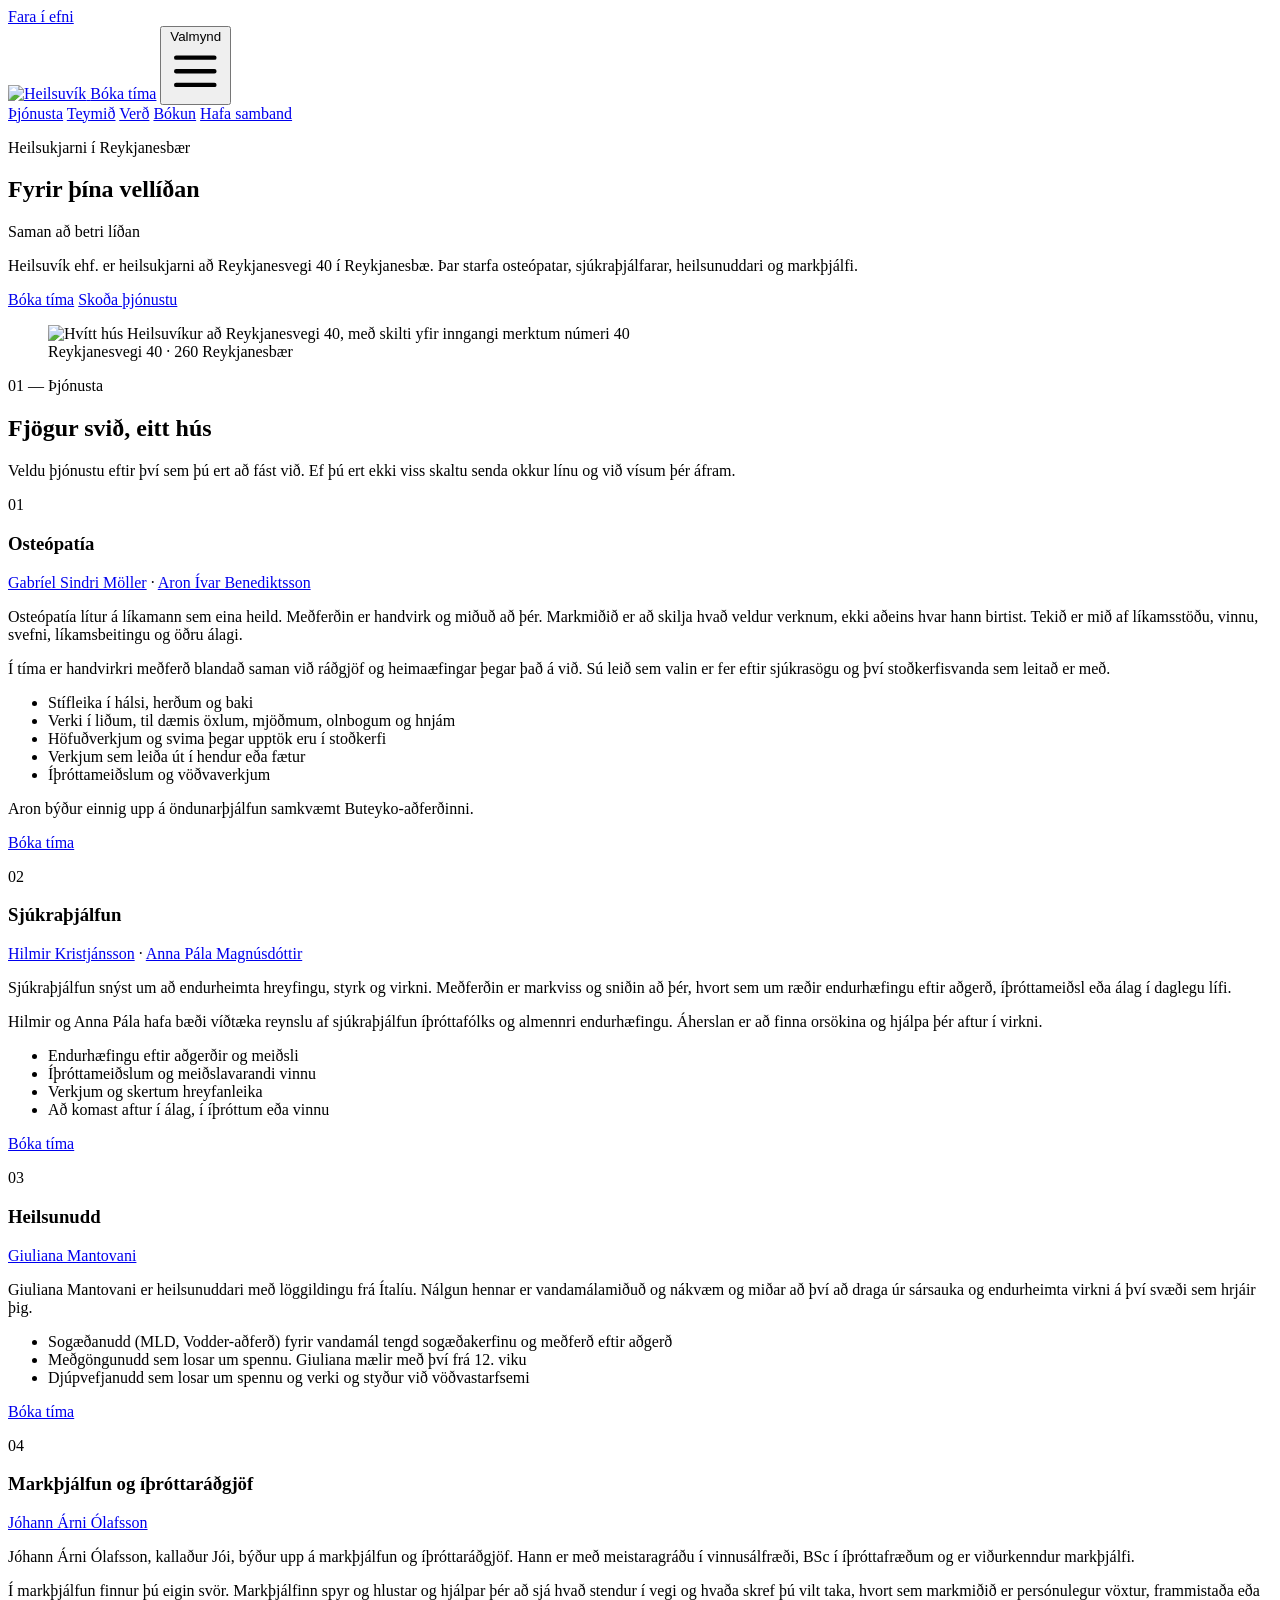
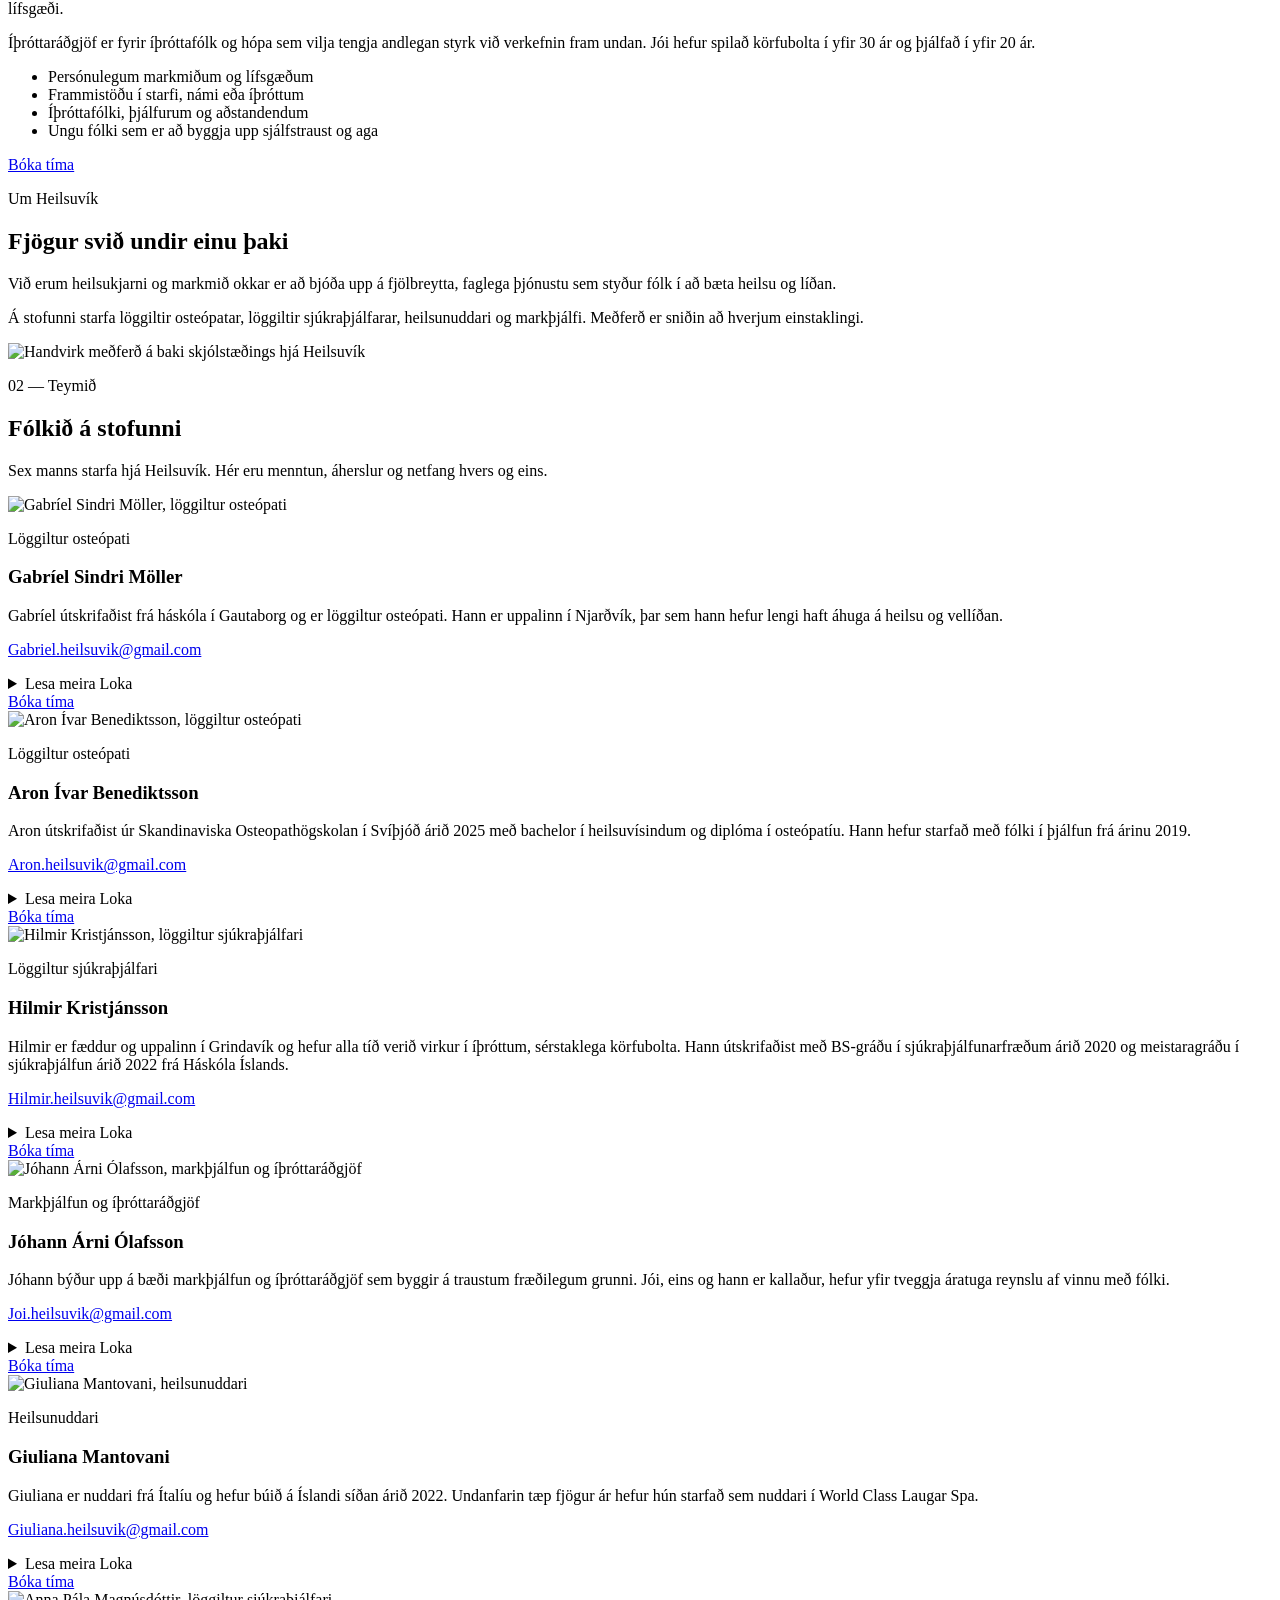
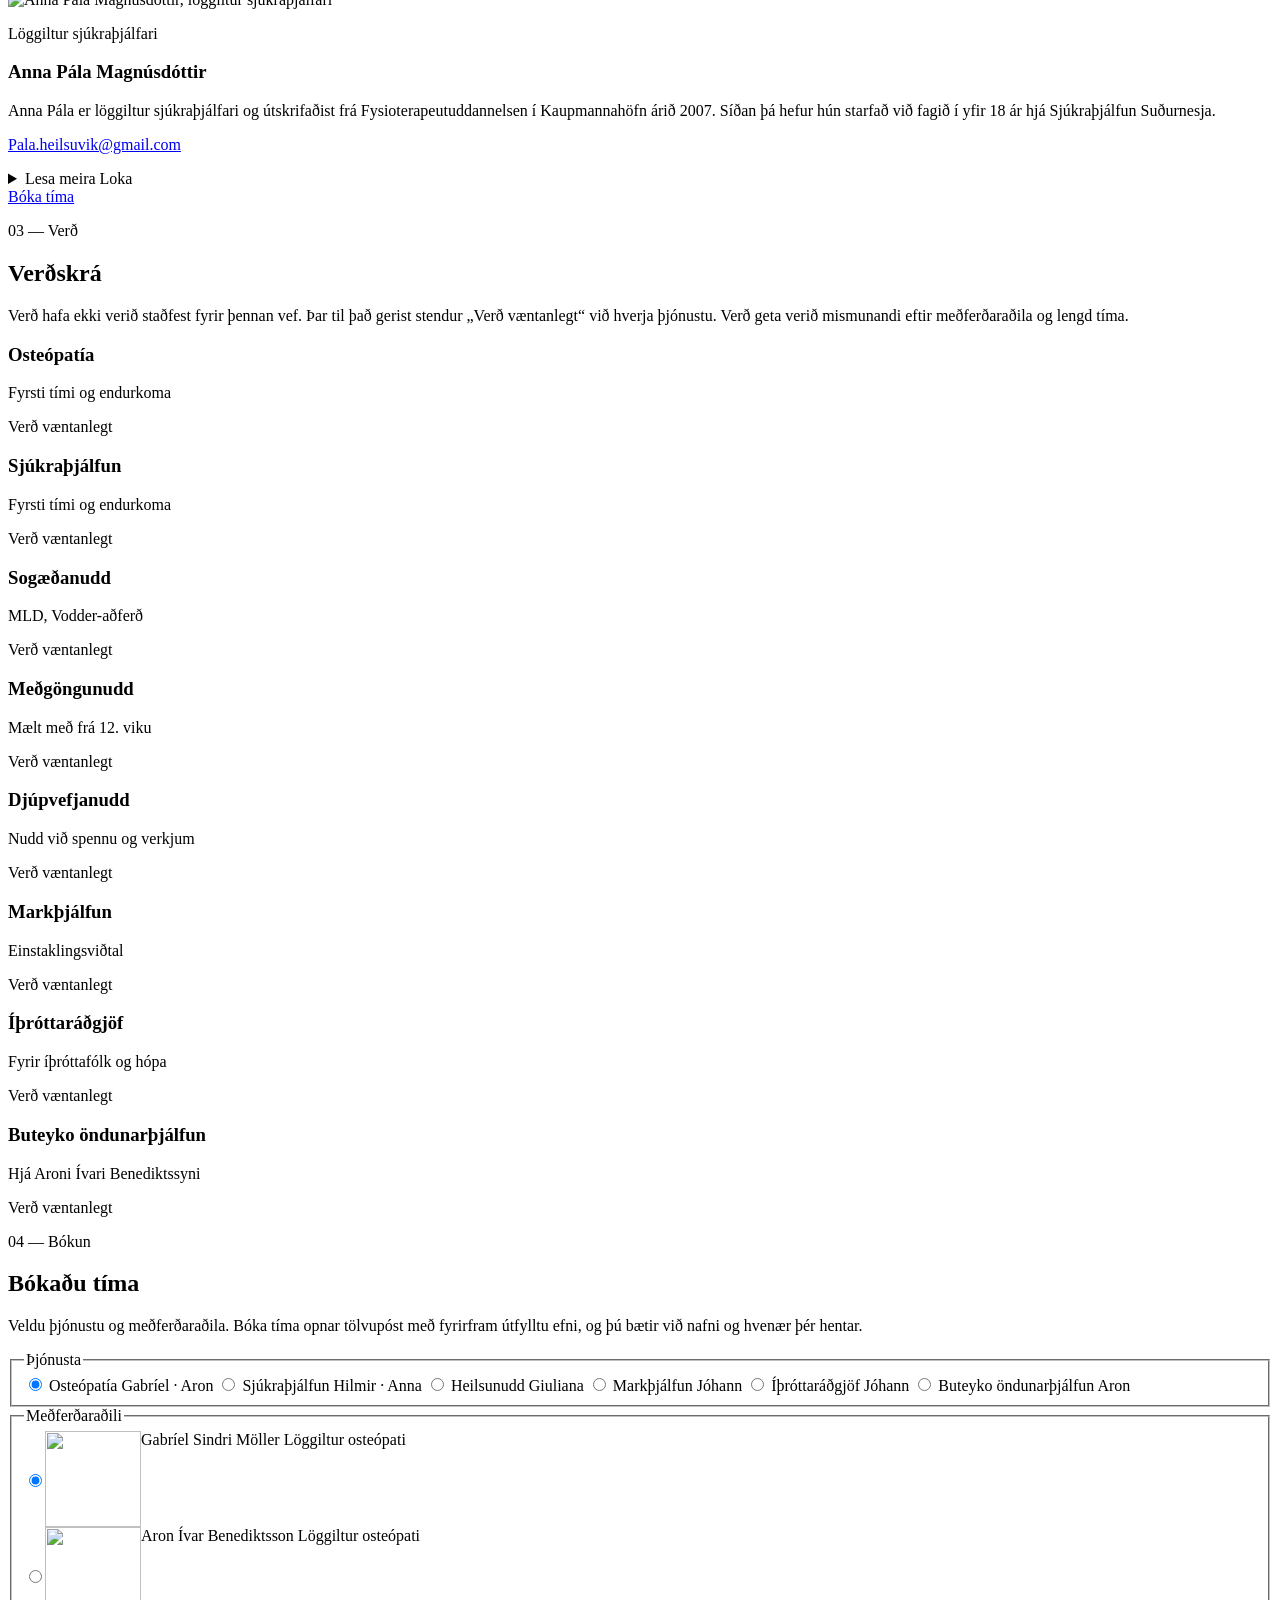
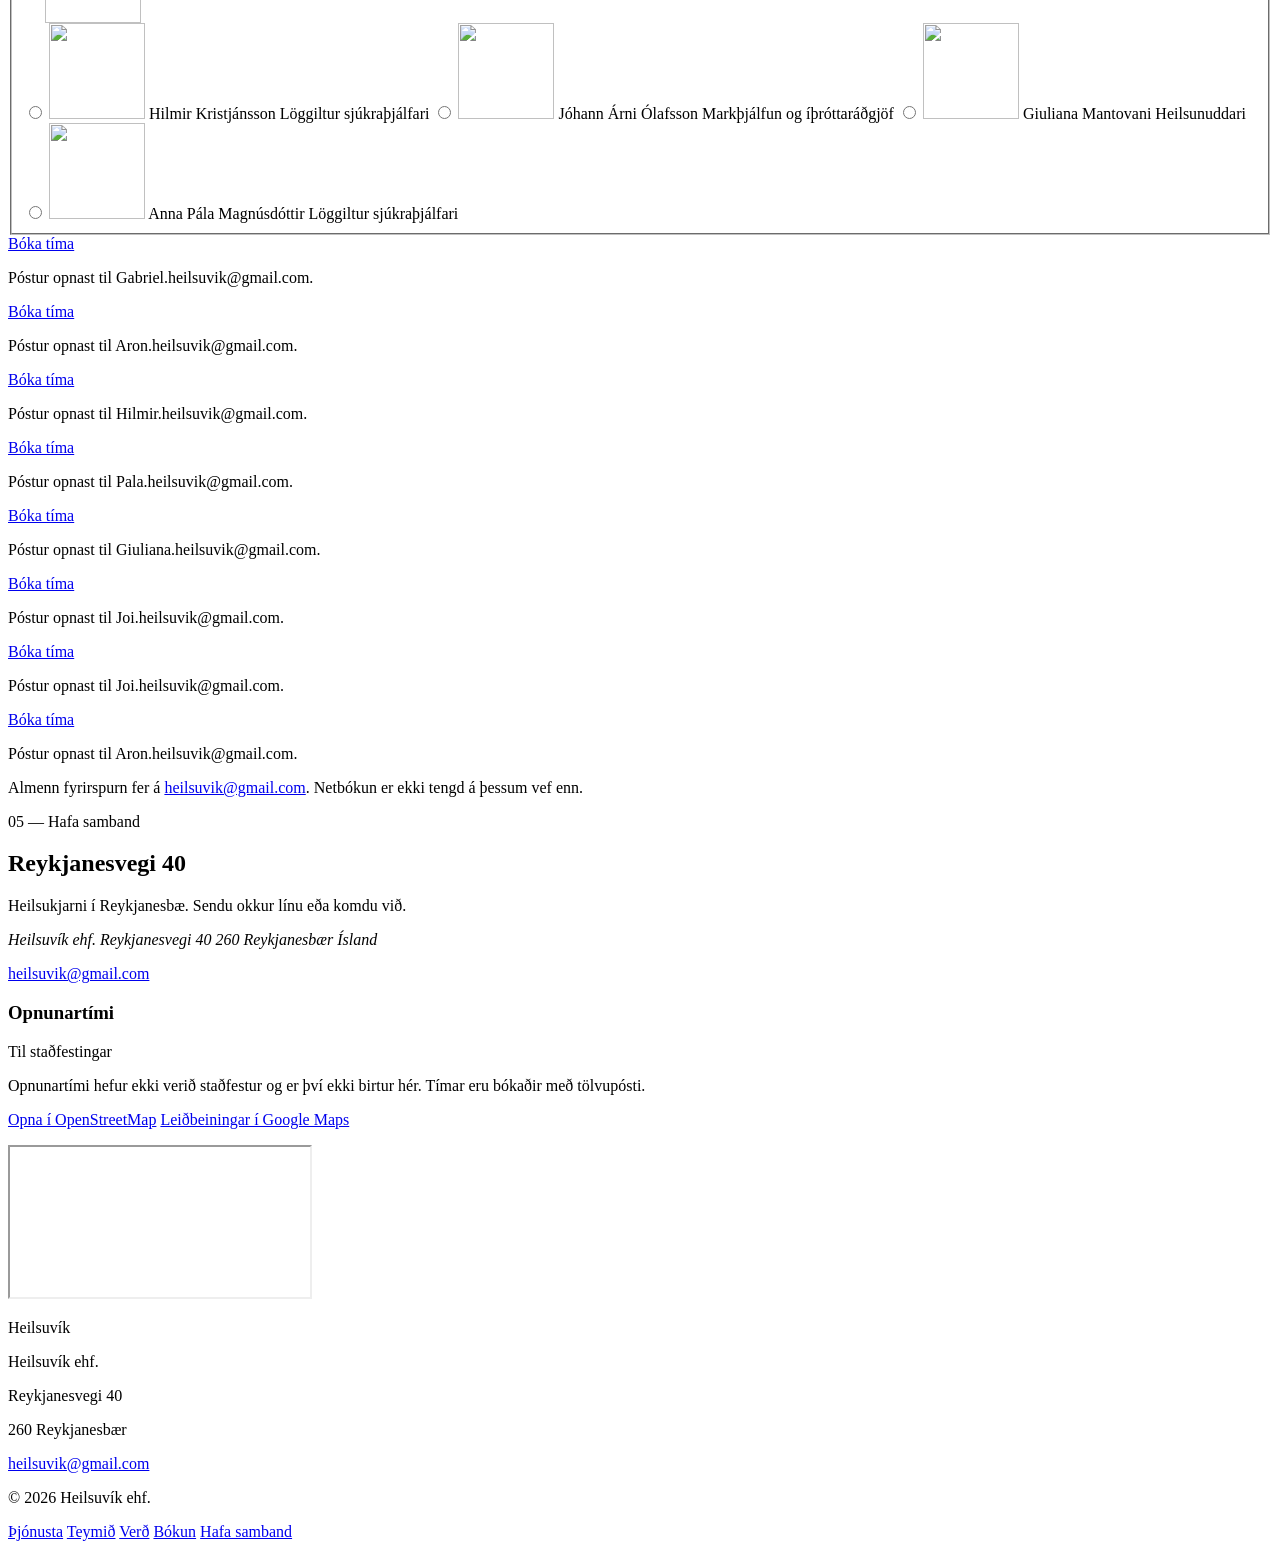
==== commit 08604b27: "Fix asset paths for Pages subpath" ====
--- a/index.html
+++ b/index.html
@@ -8,10 +8,10 @@
     <link rel="canonical" href="https://heilsuvik.is/">
     <meta name="theme-color" content="#234923">
     <meta name="robots" content="index, follow">
-    <link rel="icon" href="/favicon.ico" sizes="32x32">
-    <link rel="icon" type="image/png" href="/favicon-32.png" sizes="32x32">
-    <link rel="icon" type="image/png" href="/favicon-192.png" sizes="192x192">
-    <link rel="apple-touch-icon" href="/apple-touch-icon.png">
+    <link rel="icon" href="/heilsuvik-preview/favicon.ico" sizes="32x32">
+    <link rel="icon" type="image/png" href="/heilsuvik-preview/favicon-32.png" sizes="32x32">
+    <link rel="icon" type="image/png" href="/heilsuvik-preview/favicon-192.png" sizes="192x192">
+    <link rel="apple-touch-icon" href="/heilsuvik-preview/apple-touch-icon.png">
     <meta property="og:type" content="website">
     <meta property="og:locale" content="is_IS">
     <meta property="og:site_name" content="Heilsuvík">
@@ -26,14 +26,14 @@
     <meta name="twitter:title" content="Heilsuvík | Osteópatía, sjúkraþjálfun og heilsunudd í Reykjanesbæ">
     <meta name="twitter:description" content="Heilsuvík ehf. er heilsukjarni að Reykjanesvegi 40, 260 Reykjanesbær. Osteópatía, sjúkraþjálfun, heilsunudd og markþjálfun. Bókaðu tíma með tölvupósti.">
     <meta name="twitter:image" content="https://heilsuvik.is/og.jpg">
-    <link rel="preload" as="image" href="/images/hus.webp" fetchpriority="high">
-    <script type="application/ld+json">{"@context":"https://schema.org","@type":["MedicalClinic","LocalBusiness"],"@id":"https://heilsuvik.is/#clinic","name":"Heilsuvík","legalName":"Heilsuvík ehf.","description":"Heilsuvík ehf. er heilsukjarni að Reykjanesvegi 40 í Reykjanesbæ. Þar starfa osteópatar, sjúkraþjálfarar, heilsunuddari og markþjálfi.","url":"https://heilsuvik.is","image":"https://heilsuvik.is/og.jpg","logo":"https://heilsuvik.is/images/logo.png","email":"heilsuvik@gmail.com","address":{"@type":"PostalAddress","streetAddress":"Reykjanesvegi 40","postalCode":"260","addressLocality":"Reykjanesbær","addressCountry":"IS"},"geo":{"@type":"GeoCoordinates","latitude":63.987167,"longitude":-22.548159},"areaServed":{"@type":"City","name":"Reykjanesbær"},"medicalSpecialty":["Osteopathic","Physiotherapy"],"knowsAbout":["Osteópatía","Sjúkraþjálfun","Heilsunudd","Markþjálfun og íþróttaráðgjöf"],"hasOfferCatalog":{"@type":"OfferCatalog","name":"Þjónusta Heilsuvíkur","itemListElement":[{"@type":"Offer","itemOffered":{"@type":"Service","name":"Osteópatía","description":"Osteópatía lítur á líkamann sem eina heild. Meðferðin er handvirk og miðuð að þér. Markmiðið er að skilja hvað veldur verknum, ekki aðeins hvar hann birtist. Tekið er mið af líkamsstöðu, vinnu, svefni, líkamsbeitingu og öðru álagi.","provider":{"@id":"https://heilsuvik.is/#clinic"}}},{"@type":"Offer","itemOffered":{"@type":"Service","name":"Sjúkraþjálfun","description":"Sjúkraþjálfun snýst um að endurheimta hreyfingu, styrk og virkni. Meðferðin er markviss og sniðin að þér, hvort sem um ræðir endurhæfingu eftir aðgerð, íþróttameiðsl eða álag í daglegu lífi.","provider":{"@id":"https://heilsuvik.is/#clinic"}}},{"@type":"Offer","itemOffered":{"@type":"Service","name":"Heilsunudd","description":"Giuliana Mantovani er heilsunuddari með löggildingu frá Ítalíu. Nálgun hennar er vandamálamiðuð og nákvæm og miðar að því að draga úr sársauka og endurheimta virkni á því svæði sem hrjáir þig.","provider":{"@id":"https://heilsuvik.is/#clinic"}}},{"@type":"Offer","itemOffered":{"@type":"Service","name":"Markþjálfun og íþróttaráðgjöf","description":"Jóhann Árni Ólafsson, kallaður Jói, býður upp á markþjálfun og íþróttaráðgjöf. Hann er með meistaragráðu í vinnusálfræði, BSc í íþróttafræðum og er viðurkenndur markþjálfi.","provider":{"@id":"https://heilsuvik.is/#clinic"}}}]},"employee":[{"@type":"Person","name":"Gabríel Sindri Möller","jobTitle":"Löggiltur osteópati","email":"Gabriel.heilsuvik@gmail.com","image":"https://heilsuvik.is/images/staff/gabriel.webp","worksFor":{"@id":"https://heilsuvik.is/#clinic"}},{"@type":"Person","name":"Aron Ívar Benediktsson","jobTitle":"Löggiltur osteópati","email":"Aron.heilsuvik@gmail.com","image":"https://heilsuvik.is/images/staff/aron.webp","worksFor":{"@id":"https://heilsuvik.is/#clinic"}},{"@type":"Person","name":"Hilmir Kristjánsson","jobTitle":"Löggiltur sjúkraþjálfari","email":"Hilmir.heilsuvik@gmail.com","image":"https://heilsuvik.is/images/staff/hilmir.webp","worksFor":{"@id":"https://heilsuvik.is/#clinic"}},{"@type":"Person","name":"Jóhann Árni Ólafsson","jobTitle":"Markþjálfun og íþróttaráðgjöf","email":"Joi.heilsuvik@gmail.com","image":"https://heilsuvik.is/images/staff/johann.webp","worksFor":{"@id":"https://heilsuvik.is/#clinic"}},{"@type":"Person","name":"Giuliana Mantovani","jobTitle":"Heilsunuddari","email":"Giuliana.heilsuvik@gmail.com","image":"https://heilsuvik.is/images/staff/giuliana.webp","worksFor":{"@id":"https://heilsuvik.is/#clinic"}},{"@type":"Person","name":"Anna Pála Magnúsdóttir","jobTitle":"Löggiltur sjúkraþjálfari","email":"Pala.heilsuvik@gmail.com","image":"https://heilsuvik.is/images/staff/anna.webp","worksFor":{"@id":"https://heilsuvik.is/#clinic"}}]}</script><link rel="stylesheet" href="/_astro/Base.BAjiwDAt.css"></head>
+    <link rel="preload" as="image" href="/heilsuvik-preview/images/hus.webp" fetchpriority="high">
+    <script type="application/ld+json">{"@context":"https://schema.org","@type":["MedicalClinic","LocalBusiness"],"@id":"https://heilsuvik.is/#clinic","name":"Heilsuvík","legalName":"Heilsuvík ehf.","description":"Heilsuvík ehf. er heilsukjarni að Reykjanesvegi 40 í Reykjanesbæ. Þar starfa osteópatar, sjúkraþjálfarar, heilsunuddari og markþjálfi.","url":"https://heilsuvik.is","image":"https://heilsuvik.is/og.jpg","logo":"https://heilsuvik.is/images/logo.png","email":"heilsuvik@gmail.com","address":{"@type":"PostalAddress","streetAddress":"Reykjanesvegi 40","postalCode":"260","addressLocality":"Reykjanesbær","addressCountry":"IS"},"geo":{"@type":"GeoCoordinates","latitude":63.987167,"longitude":-22.548159},"areaServed":{"@type":"City","name":"Reykjanesbær"},"medicalSpecialty":["Osteopathic","Physiotherapy"],"knowsAbout":["Osteópatía","Sjúkraþjálfun","Heilsunudd","Markþjálfun og íþróttaráðgjöf"],"hasOfferCatalog":{"@type":"OfferCatalog","name":"Þjónusta Heilsuvíkur","itemListElement":[{"@type":"Offer","itemOffered":{"@type":"Service","name":"Osteópatía","description":"Osteópatía lítur á líkamann sem eina heild. Meðferðin er handvirk og miðuð að þér. Markmiðið er að skilja hvað veldur verknum, ekki aðeins hvar hann birtist. Tekið er mið af líkamsstöðu, vinnu, svefni, líkamsbeitingu og öðru álagi.","provider":{"@id":"https://heilsuvik.is/#clinic"}}},{"@type":"Offer","itemOffered":{"@type":"Service","name":"Sjúkraþjálfun","description":"Sjúkraþjálfun snýst um að endurheimta hreyfingu, styrk og virkni. Meðferðin er markviss og sniðin að þér, hvort sem um ræðir endurhæfingu eftir aðgerð, íþróttameiðsl eða álag í daglegu lífi.","provider":{"@id":"https://heilsuvik.is/#clinic"}}},{"@type":"Offer","itemOffered":{"@type":"Service","name":"Heilsunudd","description":"Giuliana Mantovani er heilsunuddari með löggildingu frá Ítalíu. Nálgun hennar er vandamálamiðuð og nákvæm og miðar að því að draga úr sársauka og endurheimta virkni á því svæði sem hrjáir þig.","provider":{"@id":"https://heilsuvik.is/#clinic"}}},{"@type":"Offer","itemOffered":{"@type":"Service","name":"Markþjálfun og íþróttaráðgjöf","description":"Jóhann Árni Ólafsson, kallaður Jói, býður upp á markþjálfun og íþróttaráðgjöf. Hann er með meistaragráðu í vinnusálfræði, BSc í íþróttafræðum og er viðurkenndur markþjálfi.","provider":{"@id":"https://heilsuvik.is/#clinic"}}}]},"employee":[{"@type":"Person","name":"Gabríel Sindri Möller","jobTitle":"Löggiltur osteópati","email":"Gabriel.heilsuvik@gmail.com","image":"https://heilsuvik.is/images/staff/gabriel.webp","worksFor":{"@id":"https://heilsuvik.is/#clinic"}},{"@type":"Person","name":"Aron Ívar Benediktsson","jobTitle":"Löggiltur osteópati","email":"Aron.heilsuvik@gmail.com","image":"https://heilsuvik.is/images/staff/aron.webp","worksFor":{"@id":"https://heilsuvik.is/#clinic"}},{"@type":"Person","name":"Hilmir Kristjánsson","jobTitle":"Löggiltur sjúkraþjálfari","email":"Hilmir.heilsuvik@gmail.com","image":"https://heilsuvik.is/images/staff/hilmir.webp","worksFor":{"@id":"https://heilsuvik.is/#clinic"}},{"@type":"Person","name":"Jóhann Árni Ólafsson","jobTitle":"Markþjálfun og íþróttaráðgjöf","email":"Joi.heilsuvik@gmail.com","image":"https://heilsuvik.is/images/staff/johann.webp","worksFor":{"@id":"https://heilsuvik.is/#clinic"}},{"@type":"Person","name":"Giuliana Mantovani","jobTitle":"Heilsunuddari","email":"Giuliana.heilsuvik@gmail.com","image":"https://heilsuvik.is/images/staff/giuliana.webp","worksFor":{"@id":"https://heilsuvik.is/#clinic"}},{"@type":"Person","name":"Anna Pála Magnúsdóttir","jobTitle":"Löggiltur sjúkraþjálfari","email":"Pala.heilsuvik@gmail.com","image":"https://heilsuvik.is/images/staff/anna.webp","worksFor":{"@id":"https://heilsuvik.is/#clinic"}}]}</script><link rel="stylesheet" href="/heilsuvik-preview/_astro/Base.BAjiwDAt.css"></head>
   <body>
     <a class="skip" href="#efni">Fara í efni</a>
     <header class="site-header" id="top">
   <div class="wrap header-inner">
     <a class="logo" href="/#top">
-      <img src="/images/logo.png" width="405" height="180" alt="Heilsuvík">
+      <img src="/heilsuvik-preview/images/logo.png" width="405" height="180" alt="Heilsuvík">
     </a>
     <a class="btn header-cta" href="/#bokun">Bóka tíma</a>
     <button class="nav-toggle" type="button" aria-expanded="false" aria-controls="site-nav">
@@ -69,7 +69,7 @@
       </div>
     </div>
     <figure class="hero-figure">
-      <img src="/images/hus.webp" width="1330" height="887" alt="Hvítt hús Heilsuvíkur að Reykjanesvegi 40, með skilti yfir inngangi merktum númeri 40" fetchpriority="high">
+      <img src="/heilsuvik-preview/images/hus.webp" width="1330" height="887" alt="Hvítt hús Heilsuvíkur að Reykjanesvegi 40, með skilti yfir inngangi merktum númeri 40" fetchpriority="high">
       <figcaption class="hero-caption">Reykjanesvegi 40 · 260 Reykjanesbær</figcaption>
     </figure>
   </section>
@@ -199,7 +199,7 @@
           Á stofunni starfa löggiltir osteópatar, löggiltir sjúkraþjálfarar, heilsunuddari og markþjálfi. Meðferð er sniðin að hverjum einstaklingi.
         </p>
       </div>
-      <img src="/images/medferd.webp" width="1536" height="768" alt="Handvirk meðferð á baki skjólstæðings hjá Heilsuvík">
+      <img src="/heilsuvik-preview/images/medferd.webp" width="1536" height="768" alt="Handvirk meðferð á baki skjólstæðings hjá Heilsuvík">
     </div>
   </section>
 
@@ -214,7 +214,7 @@
     </div>
     <div class="team-grid">
       <article class="person" id="gabriel">
-              <img src="/images/staff/gabriel.webp" width="960" height="960" alt="Gabríel Sindri Möller, löggiltur osteópati" loading="lazy">
+              <img src="/heilsuvik-preview/images/staff/gabriel.webp" width="960" height="960" alt="Gabríel Sindri Möller, löggiltur osteópati" loading="lazy">
               <div class="person-body">
                 <p class="role">Löggiltur osteópati</p>
                 <h3>Gabríel Sindri Möller</h3>
@@ -240,7 +240,7 @@
                 </a>
               </div>
             </article><article class="person" id="aron">
-              <img src="/images/staff/aron.webp" width="960" height="960" alt="Aron Ívar Benediktsson, löggiltur osteópati" loading="lazy">
+              <img src="/heilsuvik-preview/images/staff/aron.webp" width="960" height="960" alt="Aron Ívar Benediktsson, löggiltur osteópati" loading="lazy">
               <div class="person-body">
                 <p class="role">Löggiltur osteópati</p>
                 <h3>Aron Ívar Benediktsson</h3>
@@ -266,7 +266,7 @@
                 </a>
               </div>
             </article><article class="person" id="hilmir">
-              <img src="/images/staff/hilmir.webp" width="960" height="960" alt="Hilmir Kristjánsson, löggiltur sjúkraþjálfari" loading="lazy">
+              <img src="/heilsuvik-preview/images/staff/hilmir.webp" width="960" height="960" alt="Hilmir Kristjánsson, löggiltur sjúkraþjálfari" loading="lazy">
               <div class="person-body">
                 <p class="role">Löggiltur sjúkraþjálfari</p>
                 <h3>Hilmir Kristjánsson</h3>
@@ -290,7 +290,7 @@
                 </a>
               </div>
             </article><article class="person" id="johann">
-              <img src="/images/staff/johann.webp" width="960" height="960" alt="Jóhann Árni Ólafsson, markþjálfun og íþróttaráðgjöf" loading="lazy">
+              <img src="/heilsuvik-preview/images/staff/johann.webp" width="960" height="960" alt="Jóhann Árni Ólafsson, markþjálfun og íþróttaráðgjöf" loading="lazy">
               <div class="person-body">
                 <p class="role">Markþjálfun og íþróttaráðgjöf</p>
                 <h3>Jóhann Árni Ólafsson</h3>
@@ -316,7 +316,7 @@
                 </a>
               </div>
             </article><article class="person" id="giuliana">
-              <img src="/images/staff/giuliana.webp" width="960" height="960" alt="Giuliana Mantovani, heilsunuddari" loading="lazy">
+              <img src="/heilsuvik-preview/images/staff/giuliana.webp" width="960" height="960" alt="Giuliana Mantovani, heilsunuddari" loading="lazy">
               <div class="person-body">
                 <p class="role">Heilsunuddari</p>
                 <h3>Giuliana Mantovani</h3>
@@ -342,7 +342,7 @@
                 </a>
               </div>
             </article><article class="person" id="anna">
-              <img src="/images/staff/anna.webp" width="960" height="960" alt="Anna Pála Magnúsdóttir, löggiltur sjúkraþjálfari" loading="lazy">
+              <img src="/heilsuvik-preview/images/staff/anna.webp" width="960" height="960" alt="Anna Pála Magnúsdóttir, löggiltur sjúkraþjálfari" loading="lazy">
               <div class="person-body">
                 <p class="role">Löggiltur sjúkraþjálfari</p>
                 <h3>Anna Pála Magnúsdóttir</h3>
@@ -486,42 +486,42 @@
         <div class="picks" id="who-picks">
           <label class="pick person-pick" data-services="osteopatia">
                   <input id="who-gabriel" type="radio" name="starfsmadur" value="gabriel" data-services="osteopatia" checked>
-                  <img class="pick-photo" src="/images/staff/gabriel.webp" width="96" height="96" alt="">
+                  <img class="pick-photo" src="/heilsuvik-preview/images/staff/gabriel.webp" width="96" height="96" alt="">
                   <span class="pick-copy">
                     <span class="pick-title">Gabríel Sindri Möller</span>
                     <span class="pick-meta">Löggiltur osteópati</span>
                   </span>
                 </label><label class="pick person-pick" data-services="osteopatia buteyko">
                   <input id="who-aron" type="radio" name="starfsmadur" value="aron" data-services="osteopatia buteyko">
-                  <img class="pick-photo" src="/images/staff/aron.webp" width="96" height="96" alt="">
+                  <img class="pick-photo" src="/heilsuvik-preview/images/staff/aron.webp" width="96" height="96" alt="">
                   <span class="pick-copy">
                     <span class="pick-title">Aron Ívar Benediktsson</span>
                     <span class="pick-meta">Löggiltur osteópati</span>
                   </span>
                 </label><label class="pick person-pick" data-services="sjukrathjalfun">
                   <input id="who-hilmir" type="radio" name="starfsmadur" value="hilmir" data-services="sjukrathjalfun">
-                  <img class="pick-photo" src="/images/staff/hilmir.webp" width="96" height="96" alt="">
+                  <img class="pick-photo" src="/heilsuvik-preview/images/staff/hilmir.webp" width="96" height="96" alt="">
                   <span class="pick-copy">
                     <span class="pick-title">Hilmir Kristjánsson</span>
                     <span class="pick-meta">Löggiltur sjúkraþjálfari</span>
                   </span>
                 </label><label class="pick person-pick" data-services="markthjalfun ithrottaradgjof">
                   <input id="who-johann" type="radio" name="starfsmadur" value="johann" data-services="markthjalfun ithrottaradgjof">
-                  <img class="pick-photo" src="/images/staff/johann.webp" width="96" height="96" alt="">
+                  <img class="pick-photo" src="/heilsuvik-preview/images/staff/johann.webp" width="96" height="96" alt="">
                   <span class="pick-copy">
                     <span class="pick-title">Jóhann Árni Ólafsson</span>
                     <span class="pick-meta">Markþjálfun og íþróttaráðgjöf</span>
                   </span>
                 </label><label class="pick person-pick" data-services="heilsunudd">
                   <input id="who-giuliana" type="radio" name="starfsmadur" value="giuliana" data-services="heilsunudd">
-                  <img class="pick-photo" src="/images/staff/giuliana.webp" width="96" height="96" alt="">
+                  <img class="pick-photo" src="/heilsuvik-preview/images/staff/giuliana.webp" width="96" height="96" alt="">
                   <span class="pick-copy">
                     <span class="pick-title">Giuliana Mantovani</span>
                     <span class="pick-meta">Heilsunuddari</span>
                   </span>
                 </label><label class="pick person-pick" data-services="sjukrathjalfun">
                   <input id="who-anna" type="radio" name="starfsmadur" value="anna" data-services="sjukrathjalfun">
-                  <img class="pick-photo" src="/images/staff/anna.webp" width="96" height="96" alt="">
+                  <img class="pick-photo" src="/heilsuvik-preview/images/staff/anna.webp" width="96" height="96" alt="">
                   <span class="pick-copy">
                     <span class="pick-title">Anna Pála Magnúsdóttir</span>
                     <span class="pick-meta">Löggiltur sjúkraþjálfari</span>
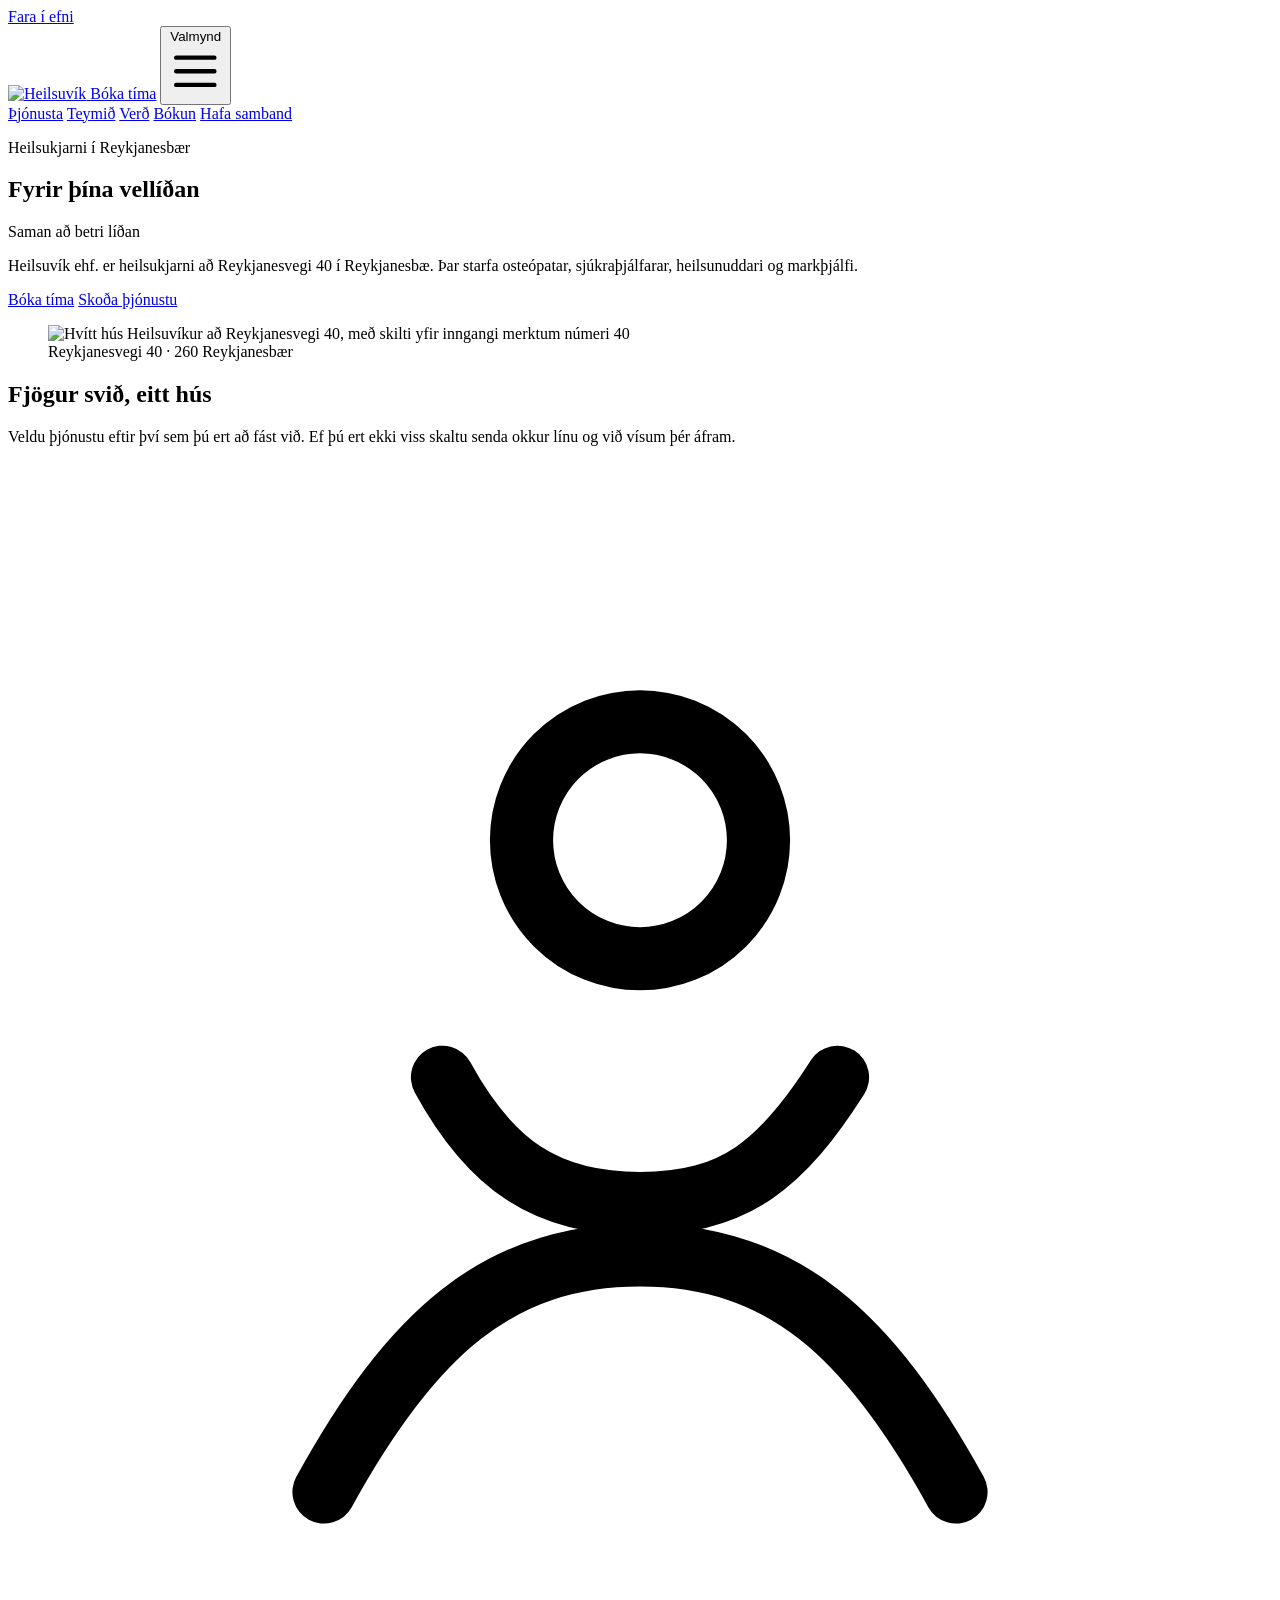
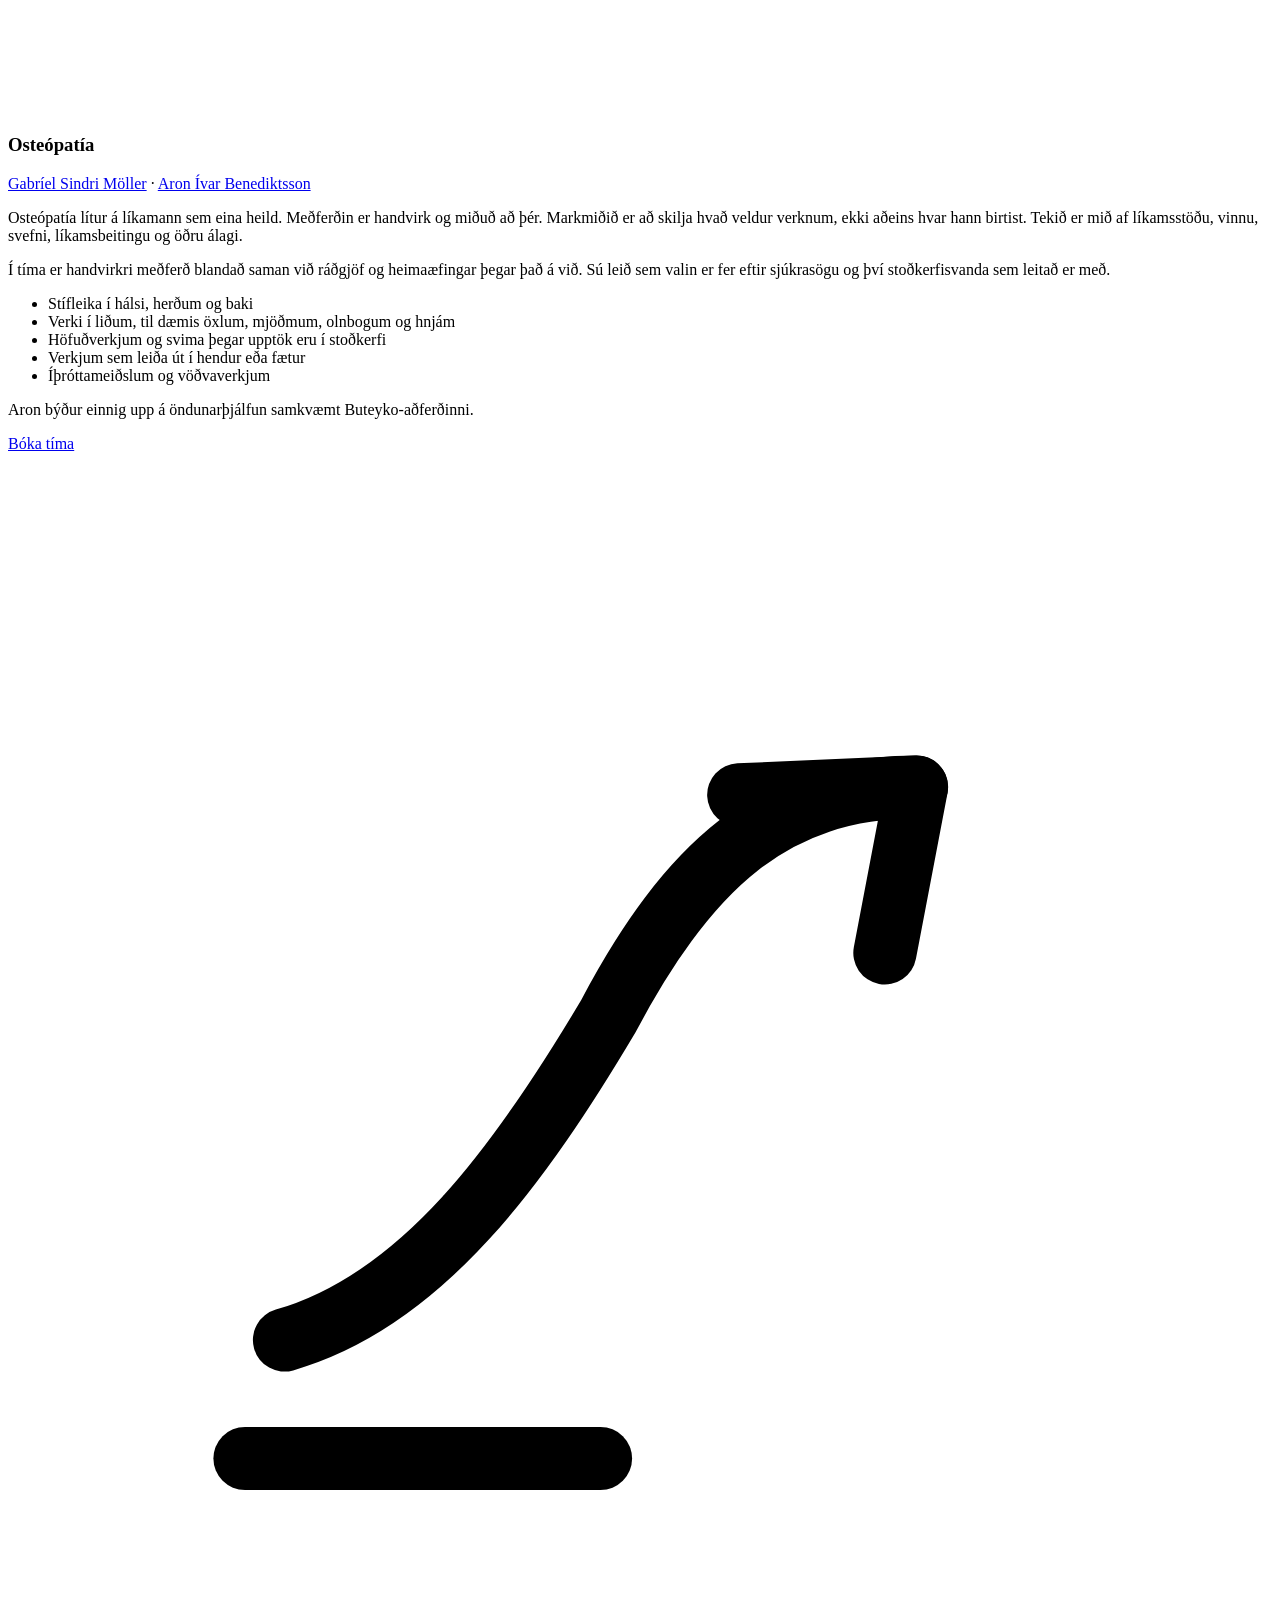
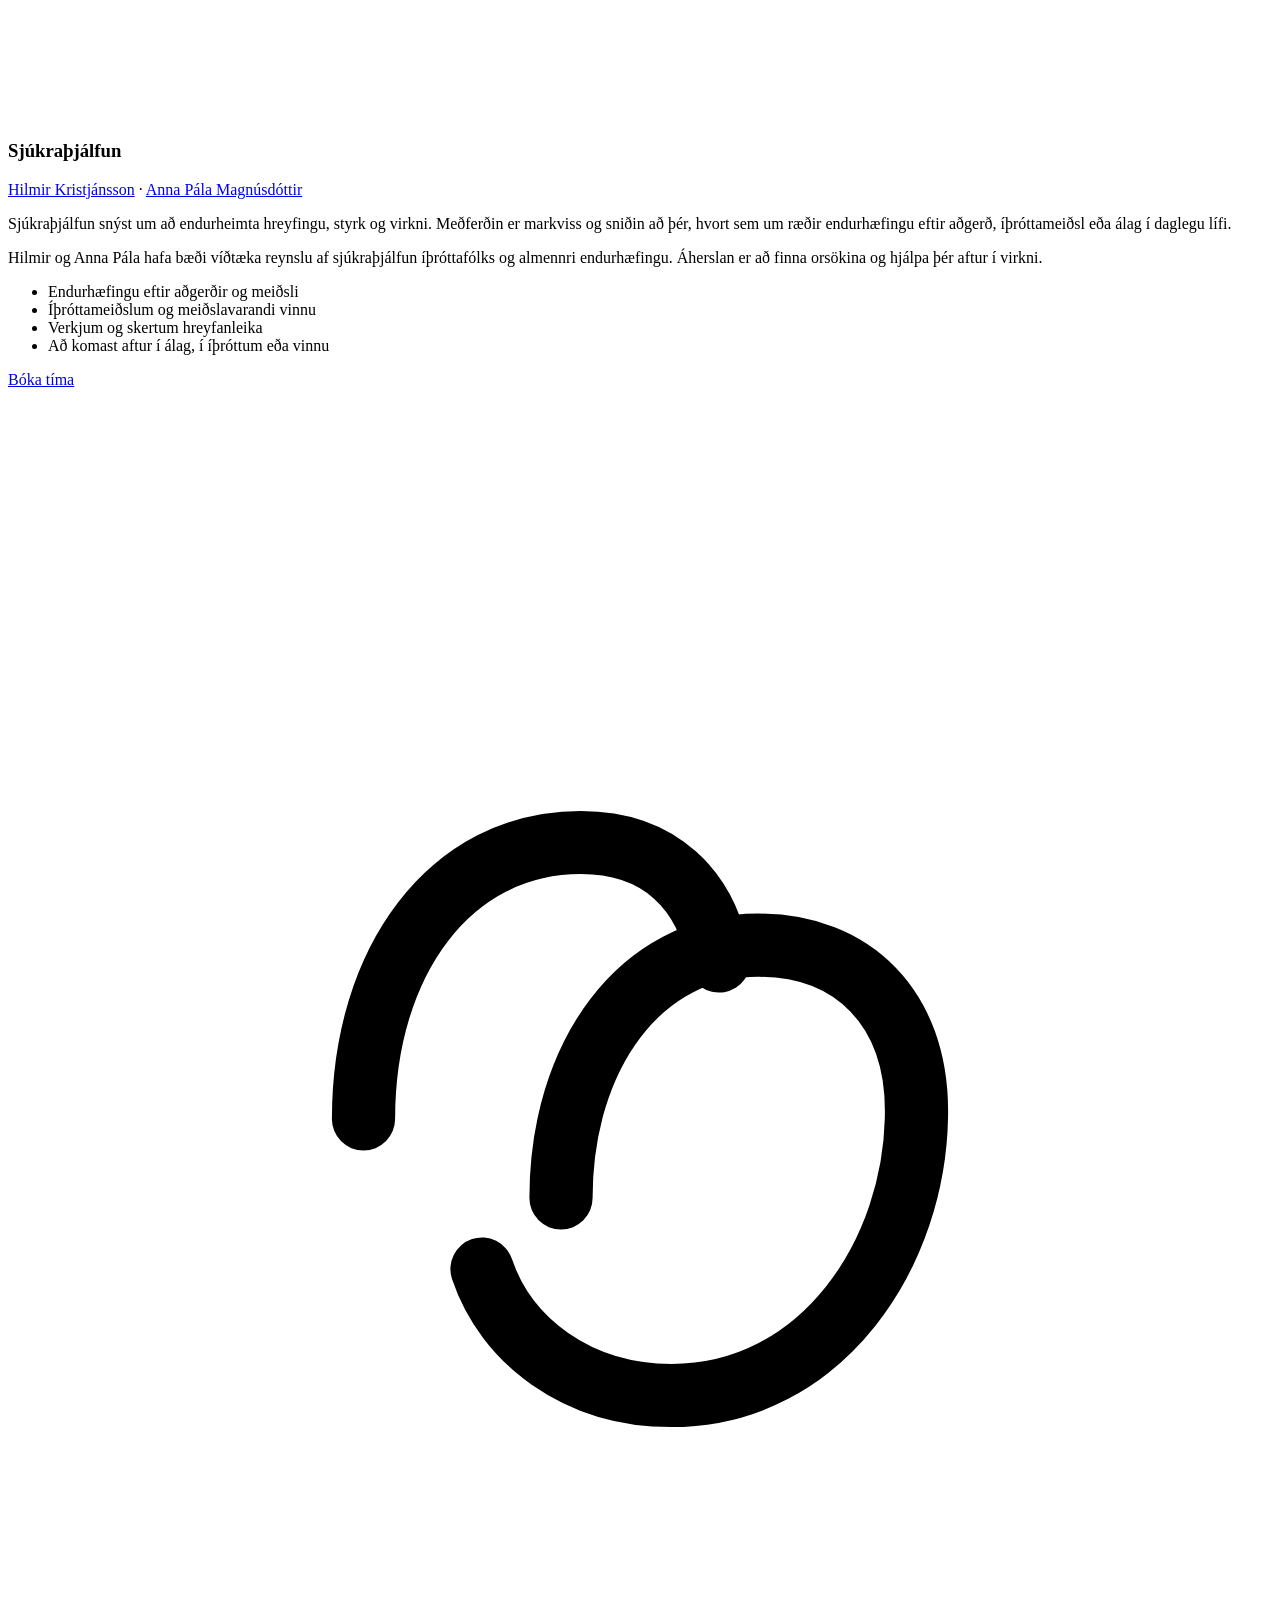
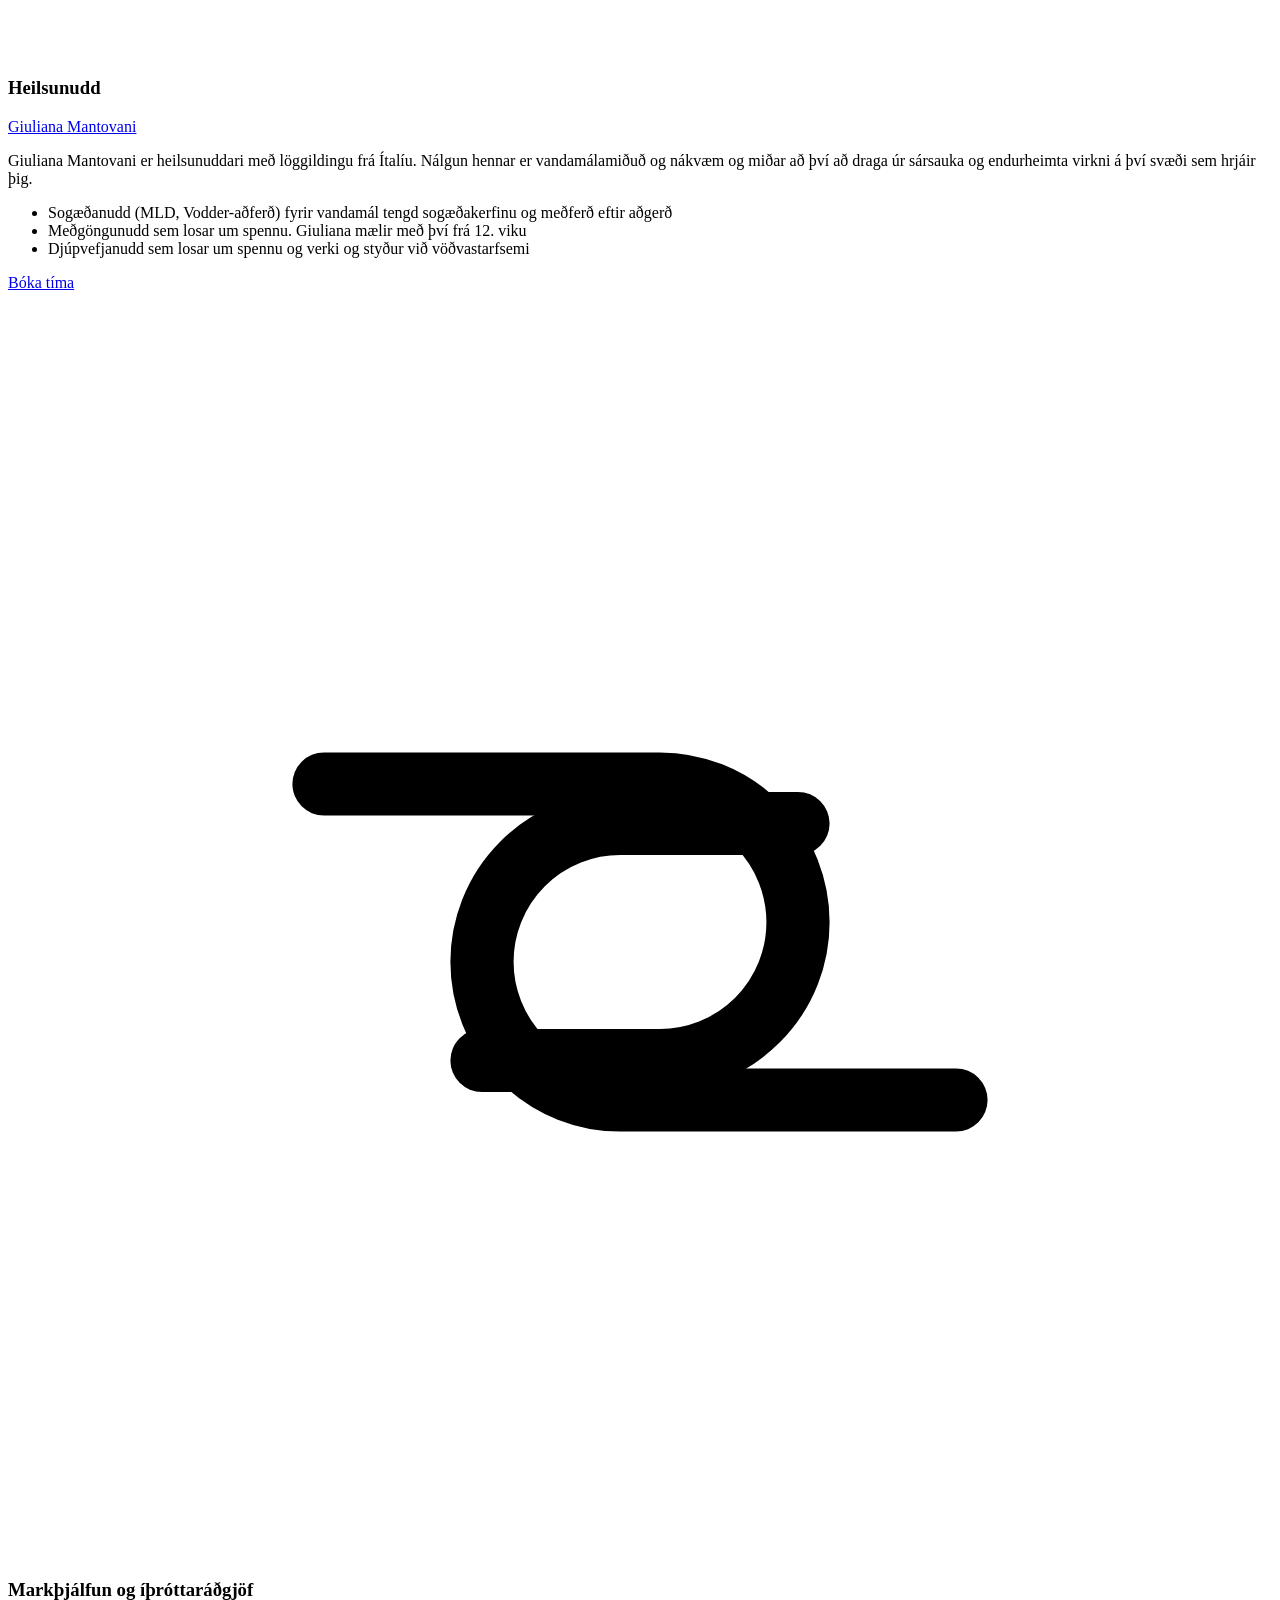
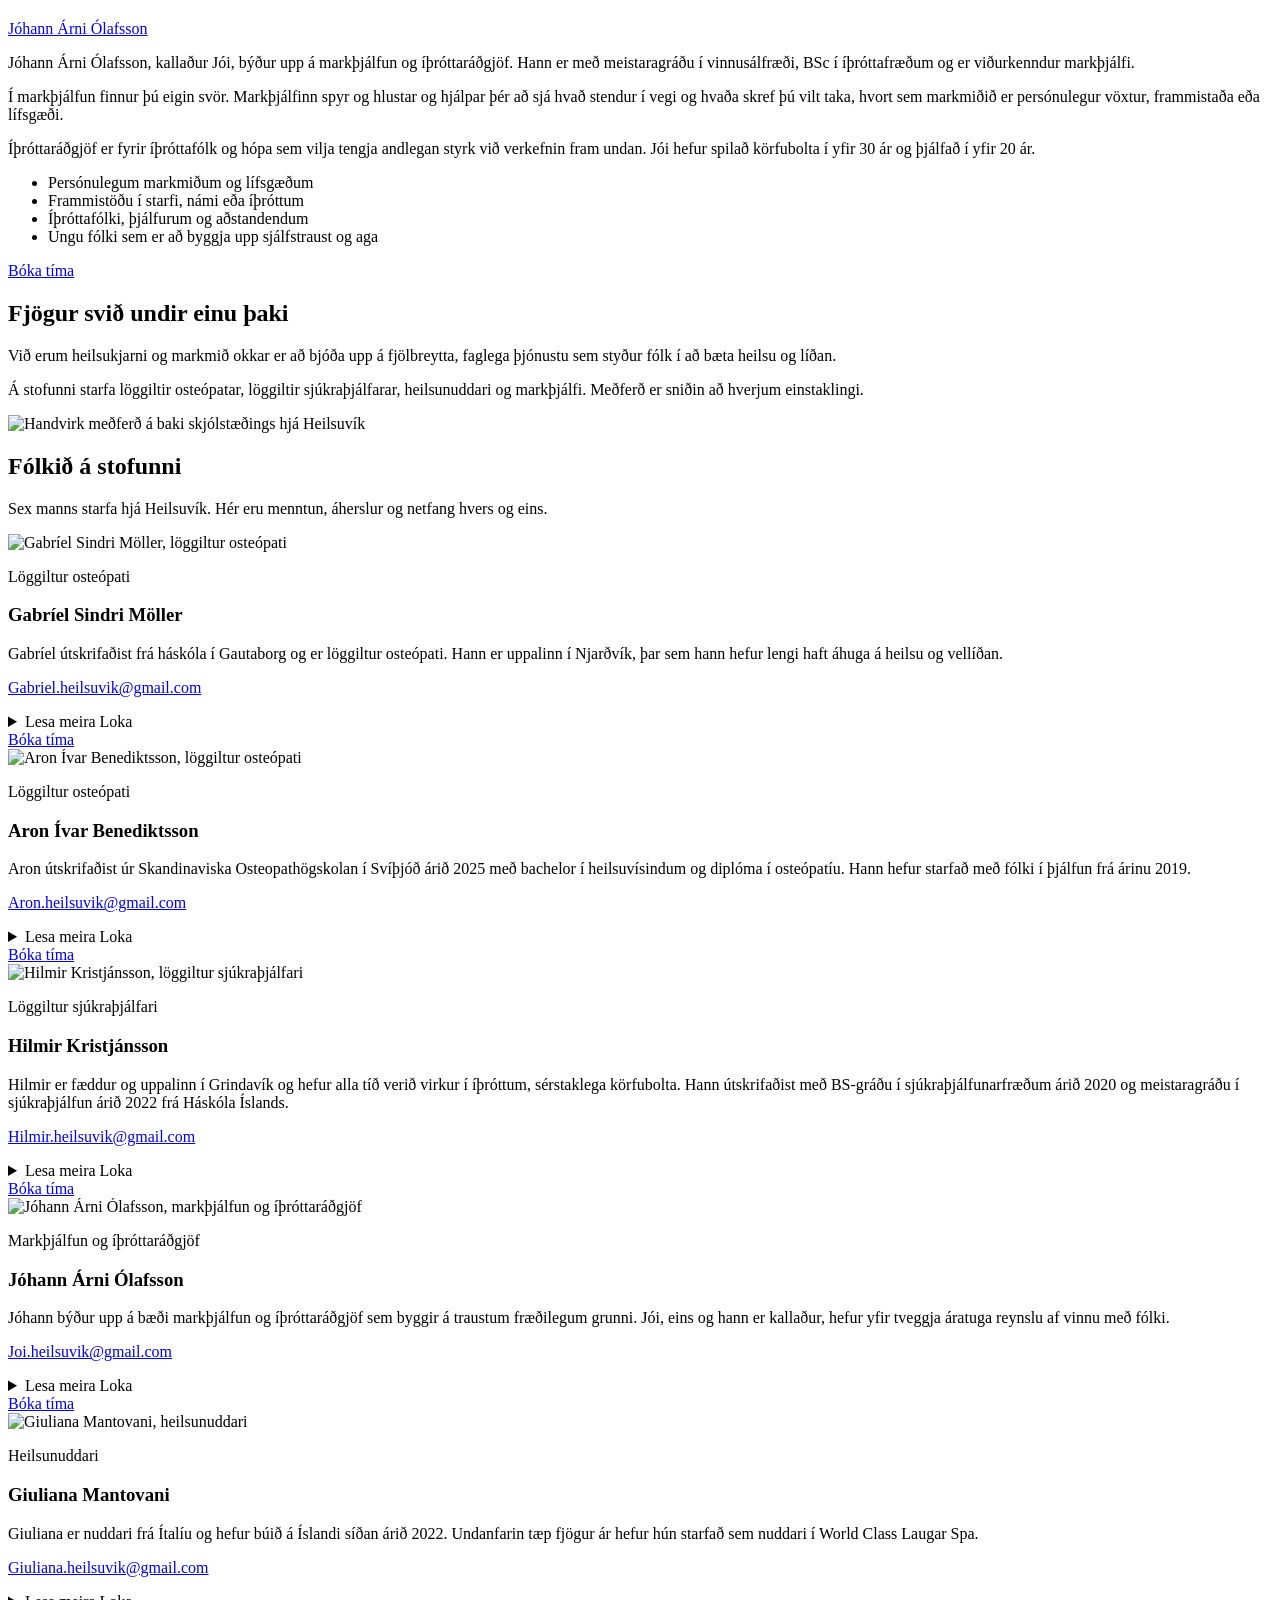
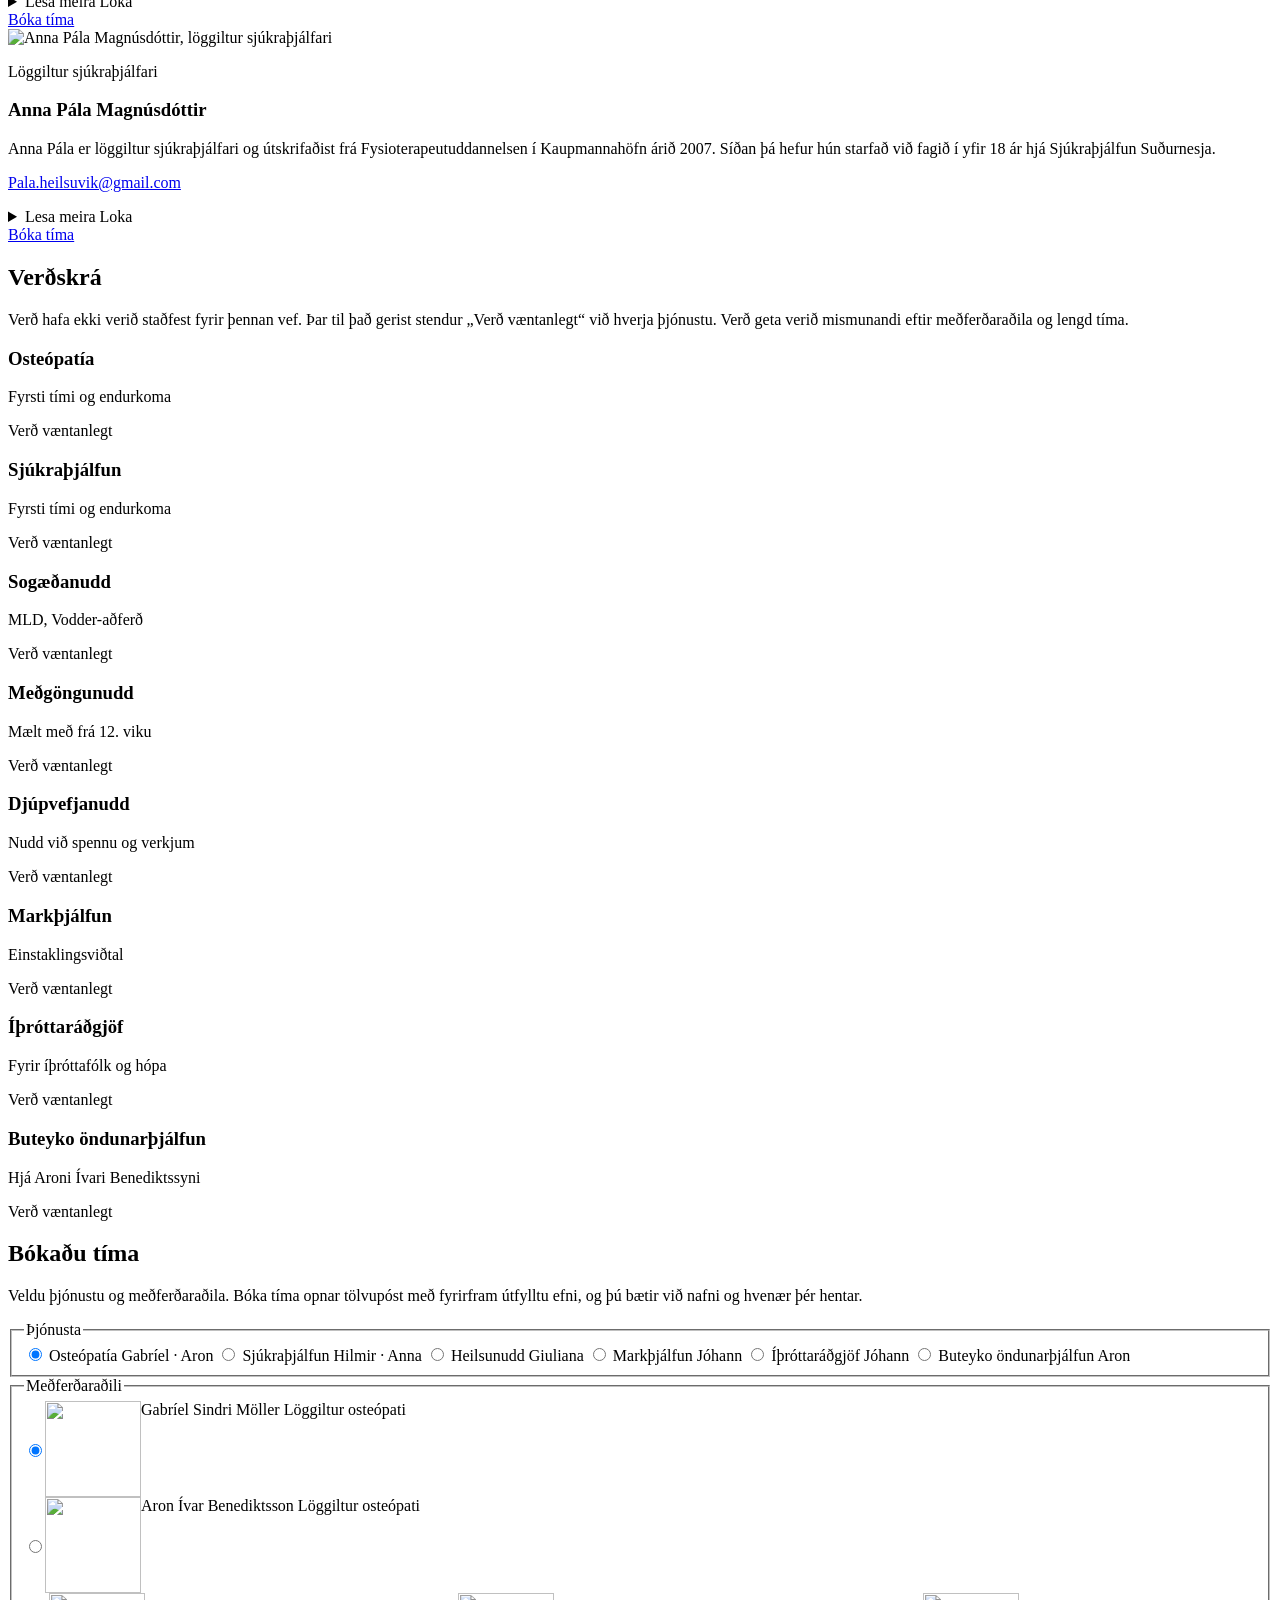
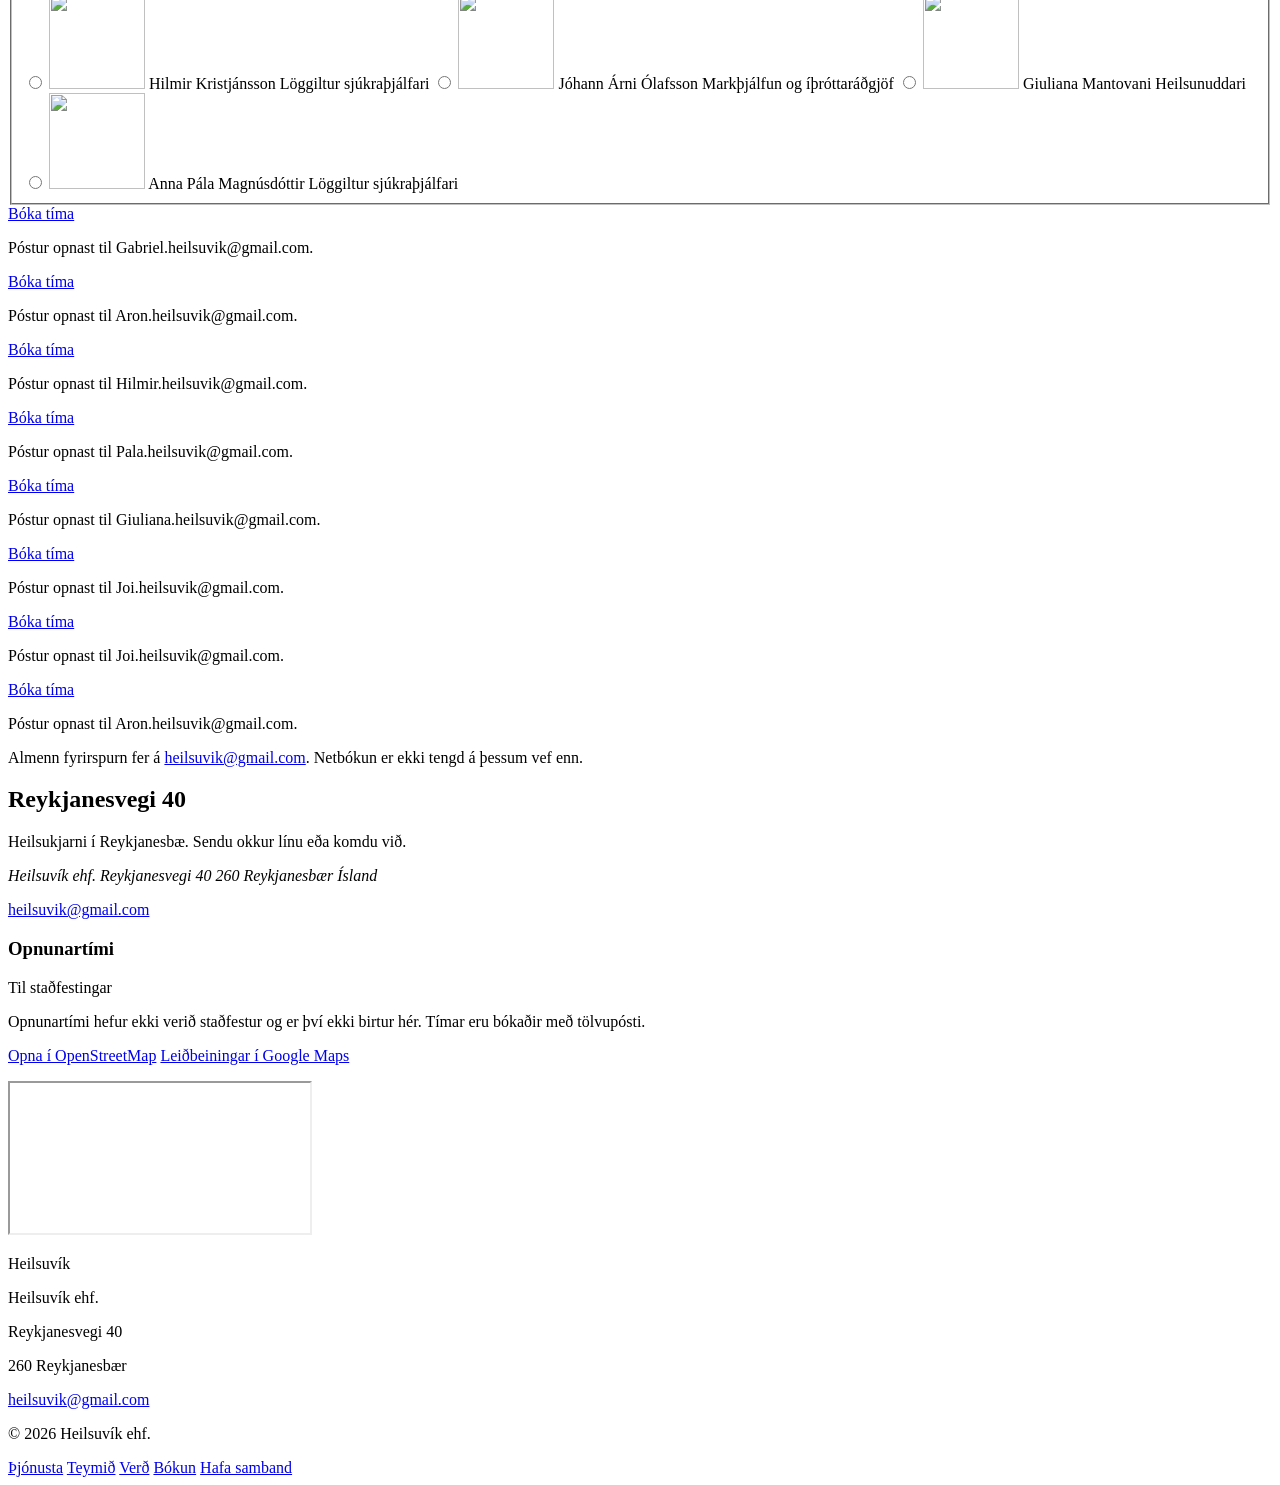
==== commit 08f65c1e: "Revised design: no numbering" ====
--- a/index.html
+++ b/index.html
@@ -27,15 +27,15 @@
     <meta name="twitter:description" content="Heilsuvík ehf. er heilsukjarni að Reykjanesvegi 40, 260 Reykjanesbær. Osteópatía, sjúkraþjálfun, heilsunudd og markþjálfun. Bókaðu tíma með tölvupósti.">
     <meta name="twitter:image" content="https://heilsuvik.is/og.jpg">
     <link rel="preload" as="image" href="/heilsuvik-preview/images/hus.webp" fetchpriority="high">
-    <script type="application/ld+json">{"@context":"https://schema.org","@type":["MedicalClinic","LocalBusiness"],"@id":"https://heilsuvik.is/#clinic","name":"Heilsuvík","legalName":"Heilsuvík ehf.","description":"Heilsuvík ehf. er heilsukjarni að Reykjanesvegi 40 í Reykjanesbæ. Þar starfa osteópatar, sjúkraþjálfarar, heilsunuddari og markþjálfi.","url":"https://heilsuvik.is","image":"https://heilsuvik.is/og.jpg","logo":"https://heilsuvik.is/images/logo.png","email":"heilsuvik@gmail.com","address":{"@type":"PostalAddress","streetAddress":"Reykjanesvegi 40","postalCode":"260","addressLocality":"Reykjanesbær","addressCountry":"IS"},"geo":{"@type":"GeoCoordinates","latitude":63.987167,"longitude":-22.548159},"areaServed":{"@type":"City","name":"Reykjanesbær"},"medicalSpecialty":["Osteopathic","Physiotherapy"],"knowsAbout":["Osteópatía","Sjúkraþjálfun","Heilsunudd","Markþjálfun og íþróttaráðgjöf"],"hasOfferCatalog":{"@type":"OfferCatalog","name":"Þjónusta Heilsuvíkur","itemListElement":[{"@type":"Offer","itemOffered":{"@type":"Service","name":"Osteópatía","description":"Osteópatía lítur á líkamann sem eina heild. Meðferðin er handvirk og miðuð að þér. Markmiðið er að skilja hvað veldur verknum, ekki aðeins hvar hann birtist. Tekið er mið af líkamsstöðu, vinnu, svefni, líkamsbeitingu og öðru álagi.","provider":{"@id":"https://heilsuvik.is/#clinic"}}},{"@type":"Offer","itemOffered":{"@type":"Service","name":"Sjúkraþjálfun","description":"Sjúkraþjálfun snýst um að endurheimta hreyfingu, styrk og virkni. Meðferðin er markviss og sniðin að þér, hvort sem um ræðir endurhæfingu eftir aðgerð, íþróttameiðsl eða álag í daglegu lífi.","provider":{"@id":"https://heilsuvik.is/#clinic"}}},{"@type":"Offer","itemOffered":{"@type":"Service","name":"Heilsunudd","description":"Giuliana Mantovani er heilsunuddari með löggildingu frá Ítalíu. Nálgun hennar er vandamálamiðuð og nákvæm og miðar að því að draga úr sársauka og endurheimta virkni á því svæði sem hrjáir þig.","provider":{"@id":"https://heilsuvik.is/#clinic"}}},{"@type":"Offer","itemOffered":{"@type":"Service","name":"Markþjálfun og íþróttaráðgjöf","description":"Jóhann Árni Ólafsson, kallaður Jói, býður upp á markþjálfun og íþróttaráðgjöf. Hann er með meistaragráðu í vinnusálfræði, BSc í íþróttafræðum og er viðurkenndur markþjálfi.","provider":{"@id":"https://heilsuvik.is/#clinic"}}}]},"employee":[{"@type":"Person","name":"Gabríel Sindri Möller","jobTitle":"Löggiltur osteópati","email":"Gabriel.heilsuvik@gmail.com","image":"https://heilsuvik.is/images/staff/gabriel.webp","worksFor":{"@id":"https://heilsuvik.is/#clinic"}},{"@type":"Person","name":"Aron Ívar Benediktsson","jobTitle":"Löggiltur osteópati","email":"Aron.heilsuvik@gmail.com","image":"https://heilsuvik.is/images/staff/aron.webp","worksFor":{"@id":"https://heilsuvik.is/#clinic"}},{"@type":"Person","name":"Hilmir Kristjánsson","jobTitle":"Löggiltur sjúkraþjálfari","email":"Hilmir.heilsuvik@gmail.com","image":"https://heilsuvik.is/images/staff/hilmir.webp","worksFor":{"@id":"https://heilsuvik.is/#clinic"}},{"@type":"Person","name":"Jóhann Árni Ólafsson","jobTitle":"Markþjálfun og íþróttaráðgjöf","email":"Joi.heilsuvik@gmail.com","image":"https://heilsuvik.is/images/staff/johann.webp","worksFor":{"@id":"https://heilsuvik.is/#clinic"}},{"@type":"Person","name":"Giuliana Mantovani","jobTitle":"Heilsunuddari","email":"Giuliana.heilsuvik@gmail.com","image":"https://heilsuvik.is/images/staff/giuliana.webp","worksFor":{"@id":"https://heilsuvik.is/#clinic"}},{"@type":"Person","name":"Anna Pála Magnúsdóttir","jobTitle":"Löggiltur sjúkraþjálfari","email":"Pala.heilsuvik@gmail.com","image":"https://heilsuvik.is/images/staff/anna.webp","worksFor":{"@id":"https://heilsuvik.is/#clinic"}}]}</script><link rel="stylesheet" href="/heilsuvik-preview/_astro/Base.BAjiwDAt.css"></head>
+    <script type="application/ld+json">{"@context":"https://schema.org","@type":["MedicalClinic","LocalBusiness"],"@id":"https://heilsuvik.is/#clinic","name":"Heilsuvík","legalName":"Heilsuvík ehf.","description":"Heilsuvík ehf. er heilsukjarni að Reykjanesvegi 40 í Reykjanesbæ. Þar starfa osteópatar, sjúkraþjálfarar, heilsunuddari og markþjálfi.","url":"https://heilsuvik.is","image":"https://heilsuvik.is/og.jpg","logo":"https://heilsuvik.is/images/logo.png","email":"heilsuvik@gmail.com","address":{"@type":"PostalAddress","streetAddress":"Reykjanesvegi 40","postalCode":"260","addressLocality":"Reykjanesbær","addressCountry":"IS"},"geo":{"@type":"GeoCoordinates","latitude":63.987167,"longitude":-22.548159},"areaServed":{"@type":"City","name":"Reykjanesbær"},"medicalSpecialty":["Osteopathic","Physiotherapy"],"knowsAbout":["Osteópatía","Sjúkraþjálfun","Heilsunudd","Markþjálfun og íþróttaráðgjöf"],"hasOfferCatalog":{"@type":"OfferCatalog","name":"Þjónusta Heilsuvíkur","itemListElement":[{"@type":"Offer","itemOffered":{"@type":"Service","name":"Osteópatía","description":"Osteópatía lítur á líkamann sem eina heild. Meðferðin er handvirk og miðuð að þér. Markmiðið er að skilja hvað veldur verknum, ekki aðeins hvar hann birtist. Tekið er mið af líkamsstöðu, vinnu, svefni, líkamsbeitingu og öðru álagi.","provider":{"@id":"https://heilsuvik.is/#clinic"}}},{"@type":"Offer","itemOffered":{"@type":"Service","name":"Sjúkraþjálfun","description":"Sjúkraþjálfun snýst um að endurheimta hreyfingu, styrk og virkni. Meðferðin er markviss og sniðin að þér, hvort sem um ræðir endurhæfingu eftir aðgerð, íþróttameiðsl eða álag í daglegu lífi.","provider":{"@id":"https://heilsuvik.is/#clinic"}}},{"@type":"Offer","itemOffered":{"@type":"Service","name":"Heilsunudd","description":"Giuliana Mantovani er heilsunuddari með löggildingu frá Ítalíu. Nálgun hennar er vandamálamiðuð og nákvæm og miðar að því að draga úr sársauka og endurheimta virkni á því svæði sem hrjáir þig.","provider":{"@id":"https://heilsuvik.is/#clinic"}}},{"@type":"Offer","itemOffered":{"@type":"Service","name":"Markþjálfun og íþróttaráðgjöf","description":"Jóhann Árni Ólafsson, kallaður Jói, býður upp á markþjálfun og íþróttaráðgjöf. Hann er með meistaragráðu í vinnusálfræði, BSc í íþróttafræðum og er viðurkenndur markþjálfi.","provider":{"@id":"https://heilsuvik.is/#clinic"}}}]},"employee":[{"@type":"Person","name":"Gabríel Sindri Möller","jobTitle":"Löggiltur osteópati","email":"Gabriel.heilsuvik@gmail.com","image":"https://heilsuvik.is/images/staff/gabriel.webp","worksFor":{"@id":"https://heilsuvik.is/#clinic"}},{"@type":"Person","name":"Aron Ívar Benediktsson","jobTitle":"Löggiltur osteópati","email":"Aron.heilsuvik@gmail.com","image":"https://heilsuvik.is/images/staff/aron.webp","worksFor":{"@id":"https://heilsuvik.is/#clinic"}},{"@type":"Person","name":"Hilmir Kristjánsson","jobTitle":"Löggiltur sjúkraþjálfari","email":"Hilmir.heilsuvik@gmail.com","image":"https://heilsuvik.is/images/staff/hilmir.webp","worksFor":{"@id":"https://heilsuvik.is/#clinic"}},{"@type":"Person","name":"Jóhann Árni Ólafsson","jobTitle":"Markþjálfun og íþróttaráðgjöf","email":"Joi.heilsuvik@gmail.com","image":"https://heilsuvik.is/images/staff/johann.webp","worksFor":{"@id":"https://heilsuvik.is/#clinic"}},{"@type":"Person","name":"Giuliana Mantovani","jobTitle":"Heilsunuddari","email":"Giuliana.heilsuvik@gmail.com","image":"https://heilsuvik.is/images/staff/giuliana.webp","worksFor":{"@id":"https://heilsuvik.is/#clinic"}},{"@type":"Person","name":"Anna Pála Magnúsdóttir","jobTitle":"Löggiltur sjúkraþjálfari","email":"Pala.heilsuvik@gmail.com","image":"https://heilsuvik.is/images/staff/anna.webp","worksFor":{"@id":"https://heilsuvik.is/#clinic"}}]}</script><link rel="stylesheet" href="/heilsuvik-preview/_astro/Base.4l5Lg7VA.css"></head>
   <body>
     <a class="skip" href="#efni">Fara í efni</a>
     <header class="site-header" id="top">
   <div class="wrap header-inner">
-    <a class="logo" href="/#top">
+    <a class="logo" href="/heilsuvik-preview/#top">
       <img src="/heilsuvik-preview/images/logo.png" width="405" height="180" alt="Heilsuvík">
     </a>
-    <a class="btn header-cta" href="/#bokun">Bóka tíma</a>
+    <a class="btn header-cta" href="/heilsuvik-preview/#bokun">Bóka tíma</a>
     <button class="nav-toggle" type="button" aria-expanded="false" aria-controls="site-nav">
       <span class="visually-hidden">Valmynd</span>
       <svg viewBox="0 0 20 20" aria-hidden="true">
@@ -43,11 +43,11 @@
       </svg>
     </button>
     <nav class="nav" id="site-nav" aria-label="Aðalvalmynd">
-      <a href="/#thjonusta">Þjónusta</a>
-      <a href="/#teymid">Teymið</a>
-      <a href="/#verd">Verð</a>
-      <a href="/#bokun">Bókun</a>
-      <a href="/#samband">Hafa samband</a>
+      <a href="/heilsuvik-preview/#thjonusta">Þjónusta</a>
+      <a href="/heilsuvik-preview/#teymid">Teymið</a>
+      <a href="/heilsuvik-preview/#verd">Verð</a>
+      <a href="/heilsuvik-preview/#bokun">Bókun</a>
+      <a href="/heilsuvik-preview/#samband">Hafa samband</a>
     </nav>
   </div>
 </header>
@@ -57,7 +57,7 @@
       
   <section class="wrap hero" aria-labelledby="hero-title">
     <div class="hero-copy">
-      <p class="kicker">Heilsukjarni í Reykjanesbær</p>
+      <p class="place">Heilsukjarni í Reykjanesbær</p>
       <h1 id="hero-title">Fyrir þína vellíðan</h1>
       <p class="hero-line">Saman að betri líðan</p>
       <p class="lede">
@@ -77,7 +77,6 @@
   <section class="band" id="thjonusta" aria-labelledby="thjonusta-title">
   <div class="wrap section">
     <div class="section-head">
-      <p class="kicker">01 — Þjónusta</p>
       <h2 id="thjonusta-title">Fjögur svið, eitt hús</h2>
       <p class="lede">
         Veldu þjónustu eftir því sem þú ert að fást við. Ef þú ert ekki viss skaltu senda okkur línu og við vísum þér áfram.
@@ -86,8 +85,10 @@
     <div class="service-list">
       <article class="service" id="osteopatia">
             <header>
-              <p class="service-index">01</p>
-              <h3>Osteópatía</h3>
+              <h3>
+                <span class="mark"><svg viewBox="0 0 32 32" aria-hidden="true"><path d="M16 6.5a3 3 0 1 1 0 6 3 3 0 0 1 0-6Z" fill="none" stroke="currentColor" stroke-width="1.6"/><path d="M11 15.5c1.2 2.2 2.6 3.2 5 3.2s3.6-1 5-3.2" fill="none" stroke="currentColor" stroke-width="1.6" stroke-linecap="round"/><path d="M8 26c2.2-4 4.4-6 8-6s5.8 2 8 6" fill="none" stroke="currentColor" stroke-width="1.6" stroke-linecap="round"/></svg></span>
+                Osteópatía
+              </h3>
               <p class="service-who">
                 
                       
@@ -105,15 +106,17 @@
               </ul>
               <p class="service-note">Aron býður einnig upp á öndunarþjálfun samkvæmt Buteyko-aðferðinni.</p>
               <p>
-                <a class="btn" href="/?thjonusta=osteopatia#bokun">
+                <a class="btn" href="/heilsuvik-preview/?thjonusta=osteopatia#bokun">
                   Bóka tíma
                 </a>
               </p>
             </div>
           </article><article class="service" id="sjukrathjalfun">
             <header>
-              <p class="service-index">02</p>
-              <h3>Sjúkraþjálfun</h3>
+              <h3>
+                <span class="mark"><svg viewBox="0 0 32 32" aria-hidden="true"><path d="M7 22c3.5-1 6-4.5 8.2-8.2C17.2 10 19.4 8 23 8" fill="none" stroke="currentColor" stroke-width="1.6" stroke-linecap="round"/><path d="M18.5 8.2 23 8l-.8 4.2" fill="none" stroke="currentColor" stroke-width="1.6" stroke-linecap="round" stroke-linejoin="round"/><path d="M6 25h9" fill="none" stroke="currentColor" stroke-width="1.6" stroke-linecap="round"/></svg></span>
+                Sjúkraþjálfun
+              </h3>
               <p class="service-who">
                 
                       
@@ -131,15 +134,17 @@
               </ul>
               
               <p>
-                <a class="btn" href="/?thjonusta=sjukrathjalfun#bokun">
+                <a class="btn" href="/heilsuvik-preview/?thjonusta=sjukrathjalfun#bokun">
                   Bóka tíma
                 </a>
               </p>
             </div>
           </article><article class="service" id="heilsunudd">
             <header>
-              <p class="service-index">03</p>
-              <h3>Heilsunudd</h3>
+              <h3>
+                <span class="mark"><svg viewBox="0 0 32 32" aria-hidden="true"><path d="M9 18c0-4 2.2-7 5.5-7 2 0 3.2 1.2 3.5 3" fill="none" stroke="currentColor" stroke-width="1.6" stroke-linecap="round"/><path d="M14 20c0-3.6 2-6.4 5-6.4 2.4 0 4 1.6 4 4.2 0 3.6-2.4 7.2-6.2 7.2-2.4 0-4.2-1.4-4.8-3.2" fill="none" stroke="currentColor" stroke-width="1.6" stroke-linecap="round"/></svg></span>
+                Heilsunudd
+              </h3>
               <p class="service-who">
                 
                       
@@ -154,15 +159,17 @@
               </ul>
               
               <p>
-                <a class="btn" href="/?thjonusta=heilsunudd#bokun">
+                <a class="btn" href="/heilsuvik-preview/?thjonusta=heilsunudd#bokun">
                   Bóka tíma
                 </a>
               </p>
             </div>
           </article><article class="service" id="markthjalfun">
             <header>
-              <p class="service-index">04</p>
-              <h3>Markþjálfun og íþróttaráðgjöf</h3>
+              <h3>
+                <span class="mark"><svg viewBox="0 0 32 32" aria-hidden="true"><path d="M8 12h8.5a3.5 3.5 0 0 1 0 7H12" fill="none" stroke="currentColor" stroke-width="1.6" stroke-linecap="round" stroke-linejoin="round"/><path d="M24 20h-8.5a3.5 3.5 0 0 1 0-7H20" fill="none" stroke="currentColor" stroke-width="1.6" stroke-linecap="round" stroke-linejoin="round"/></svg></span>
+                Markþjálfun og íþróttaráðgjöf
+              </h3>
               <p class="service-who">
                 
                       
@@ -177,7 +184,7 @@
               </ul>
               
               <p>
-                <a class="btn" href="/?thjonusta=markthjalfun#bokun">
+                <a class="btn" href="/heilsuvik-preview/?thjonusta=markthjalfun#bokun">
                   Bóka tíma
                 </a>
               </p>
@@ -190,7 +197,6 @@
   <section class="section" id="um" aria-labelledby="um-title">
     <div class="wrap about">
       <div class="about-copy">
-        <p class="kicker">Um Heilsuvík</p>
         <h2 id="um-title">Fjögur svið undir einu þaki</h2>
         <p>
           Við erum heilsukjarni og markmið okkar er að bjóða upp á fjölbreytta, faglega þjónustu sem styður fólk í að bæta heilsu og líðan.
@@ -206,13 +212,12 @@
   <section class="section" id="teymid" aria-labelledby="teymid-title">
   <div class="wrap">
     <div class="section-head">
-      <p class="kicker">02 — Teymið</p>
       <h2 id="teymid-title">Fólkið á stofunni</h2>
       <p class="lede">
         Sex manns starfa hjá Heilsuvík. Hér eru menntun, áherslur og netfang hvers og eins.
       </p>
     </div>
-    <div class="team-grid">
+    <div class="team-list">
       <article class="person" id="gabriel">
               <img src="/heilsuvik-preview/images/staff/gabriel.webp" width="960" height="960" alt="Gabríel Sindri Möller, löggiltur osteópati" loading="lazy">
               <div class="person-body">
@@ -372,7 +377,6 @@
   <section class="band" id="verd" aria-labelledby="verd-title">
   <div class="wrap section">
     <div class="section-head">
-      <p class="kicker">03 — Verð</p>
       <h2 id="verd-title">Verðskrá</h2>
       <p class="lede price-intro">
         Verð hafa ekki verið staðfest fyrir þennan vef. Þar til það gerist stendur „Verð væntanlegt“ við hverja þjónustu. Verð geta verið mismunandi eftir meðferðaraðila og lengd tíma.
@@ -418,7 +422,6 @@
   <section class="section" id="bokun" aria-labelledby="bokun-title">
   <div class="wrap">
     <div class="section-head">
-      <p class="kicker">04 — Bókun</p>
       <h2 id="bokun-title">Bókaðu tíma</h2>
       <p class="lede">
         Veldu þjónustu og meðferðaraðila. Bóka tíma opnar tölvupóst með fyrirfram útfylltu efni, og þú bætir við nafni og hvenær þér hentar.
@@ -657,7 +660,6 @@
   <section class="band" id="samband" aria-labelledby="samband-title">
   <div class="wrap section">
     <div class="section-head">
-      <p class="kicker">05 — Hafa samband</p>
       <h2 id="samband-title">Reykjanesvegi 40</h2>
       <p class="lede">Heilsukjarni í Reykjanesbæ. Sendu okkur línu eða komdu við.</p>
     </div>
@@ -722,11 +724,11 @@
       <p class="legal">© 2026 Heilsuvík ehf.</p>
     </div>
     <nav class="footer-nav" aria-label="Fótvalmynd">
-      <a href="/#thjonusta">Þjónusta</a>
-      <a href="/#teymid">Teymið</a>
-      <a href="/#verd">Verð</a>
-      <a href="/#bokun">Bókun</a>
-      <a href="/#samband">Hafa samband</a>
+      <a href="/heilsuvik-preview/#thjonusta">Þjónusta</a>
+      <a href="/heilsuvik-preview/#teymid">Teymið</a>
+      <a href="/heilsuvik-preview/#verd">Verð</a>
+      <a href="/heilsuvik-preview/#bokun">Bókun</a>
+      <a href="/heilsuvik-preview/#samband">Hafa samband</a>
     </nav>
   </div>
 </footer>
